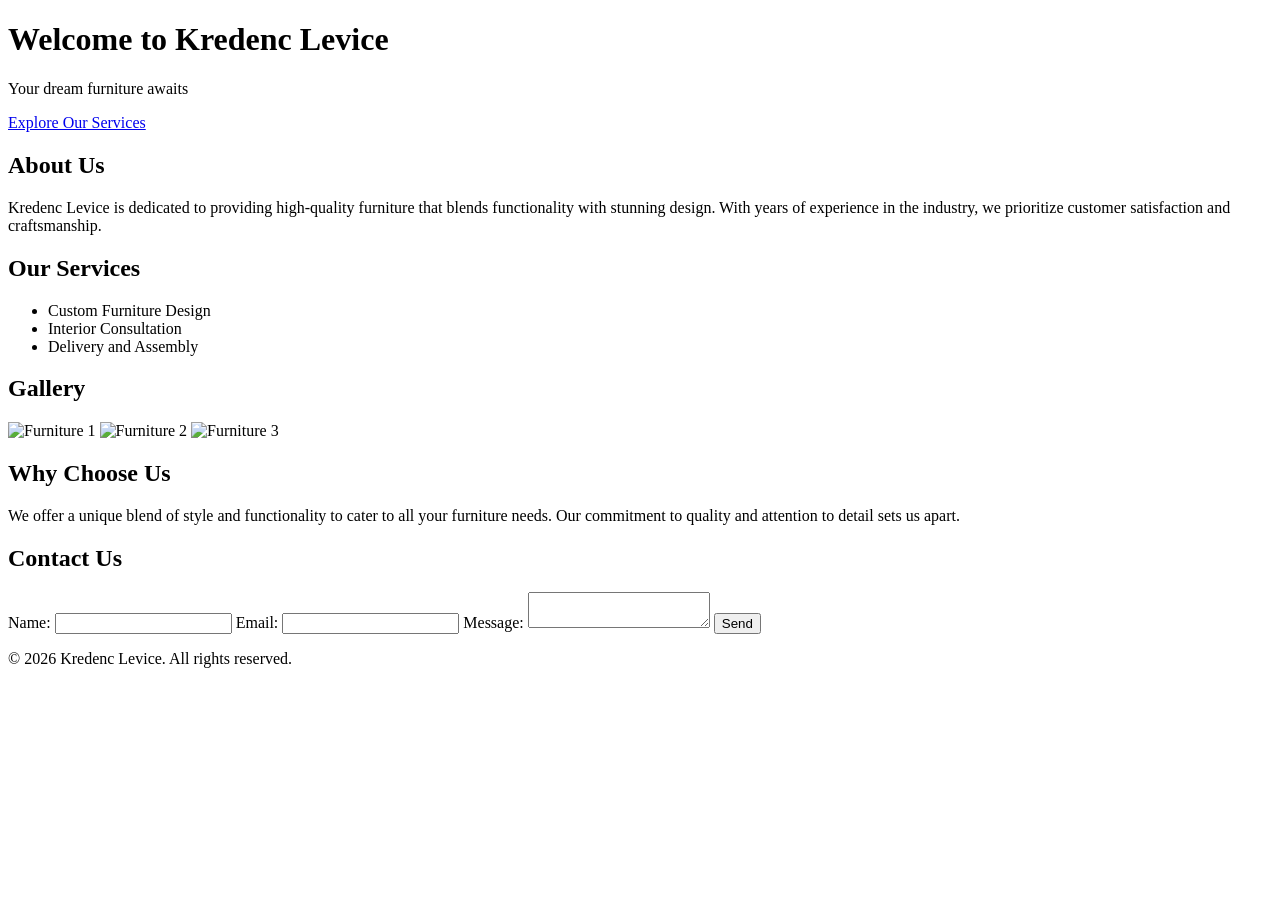
==== index.html @ 696d1579 "Create index.html for Kredenc Levice website" ====
<!DOCTYPE html>
<html lang="en">
<head>
    <meta charset="UTF-8">
    <meta name="viewport" content="width=device-width, initial-scale=1.0">
    <title>Kredenc Levice</title>
    <link rel="stylesheet" href="styles.css">
</head>
<body>
    <!-- Hero Section -->
    <header class="hero">
        <div class="hero-content">
            <h1>Welcome to Kredenc Levice</h1>
            <p>Your dream furniture awaits</p>
            <a href="#services" class="btn">Explore Our Services</a>
        </div>
    </header>

    <!-- About Us -->
    <section id="about">
        <h2>About Us</h2>
        <p>Kredenc Levice is dedicated to providing high-quality furniture that blends functionality with stunning design. With years of experience in the industry, we prioritize customer satisfaction and craftsmanship.</p>
    </section>

    <!-- Services -->
    <section id="services">
        <h2>Our Services</h2>
        <ul>
            <li>Custom Furniture Design</li>
            <li>Interior Consultation</li>
            <li>Delivery and Assembly</li>
        </ul>
    </section>

    <!-- Gallery -->
    <section id="gallery">
        <h2>Gallery</h2>
        <div class="gallery-images">
            <img src="img1.jpg" alt="Furniture 1">
            <img src="img2.jpg" alt="Furniture 2">
            <img src="img3.jpg" alt="Furniture 3">
        </div>
    </section>

    <!-- Why Choose Us -->
    <section id="why-choose-us">
        <h2>Why Choose Us</h2>
        <p>We offer a unique blend of style and functionality to cater to all your furniture needs. Our commitment to quality and attention to detail sets us apart.</p>
    </section>

    <!-- Contact Form -->
    <section id="contact">
        <h2>Contact Us</h2>
        <form>
            <label for="name">Name:</label>
            <input type="text" id="name" name="name" required>
            <label for="email">Email:</label>
            <input type="email" id="email" name="email" required>
            <label for="message">Message:</label>
            <textarea id="message" name="message" required></textarea>
            <input type="submit" value="Send">
        </form>
    </section>

    <!-- Footer -->
    <footer>
        <p>&copy; 2026 Kredenc Levice. All rights reserved.</p>
    </footer>
</body>
</html>
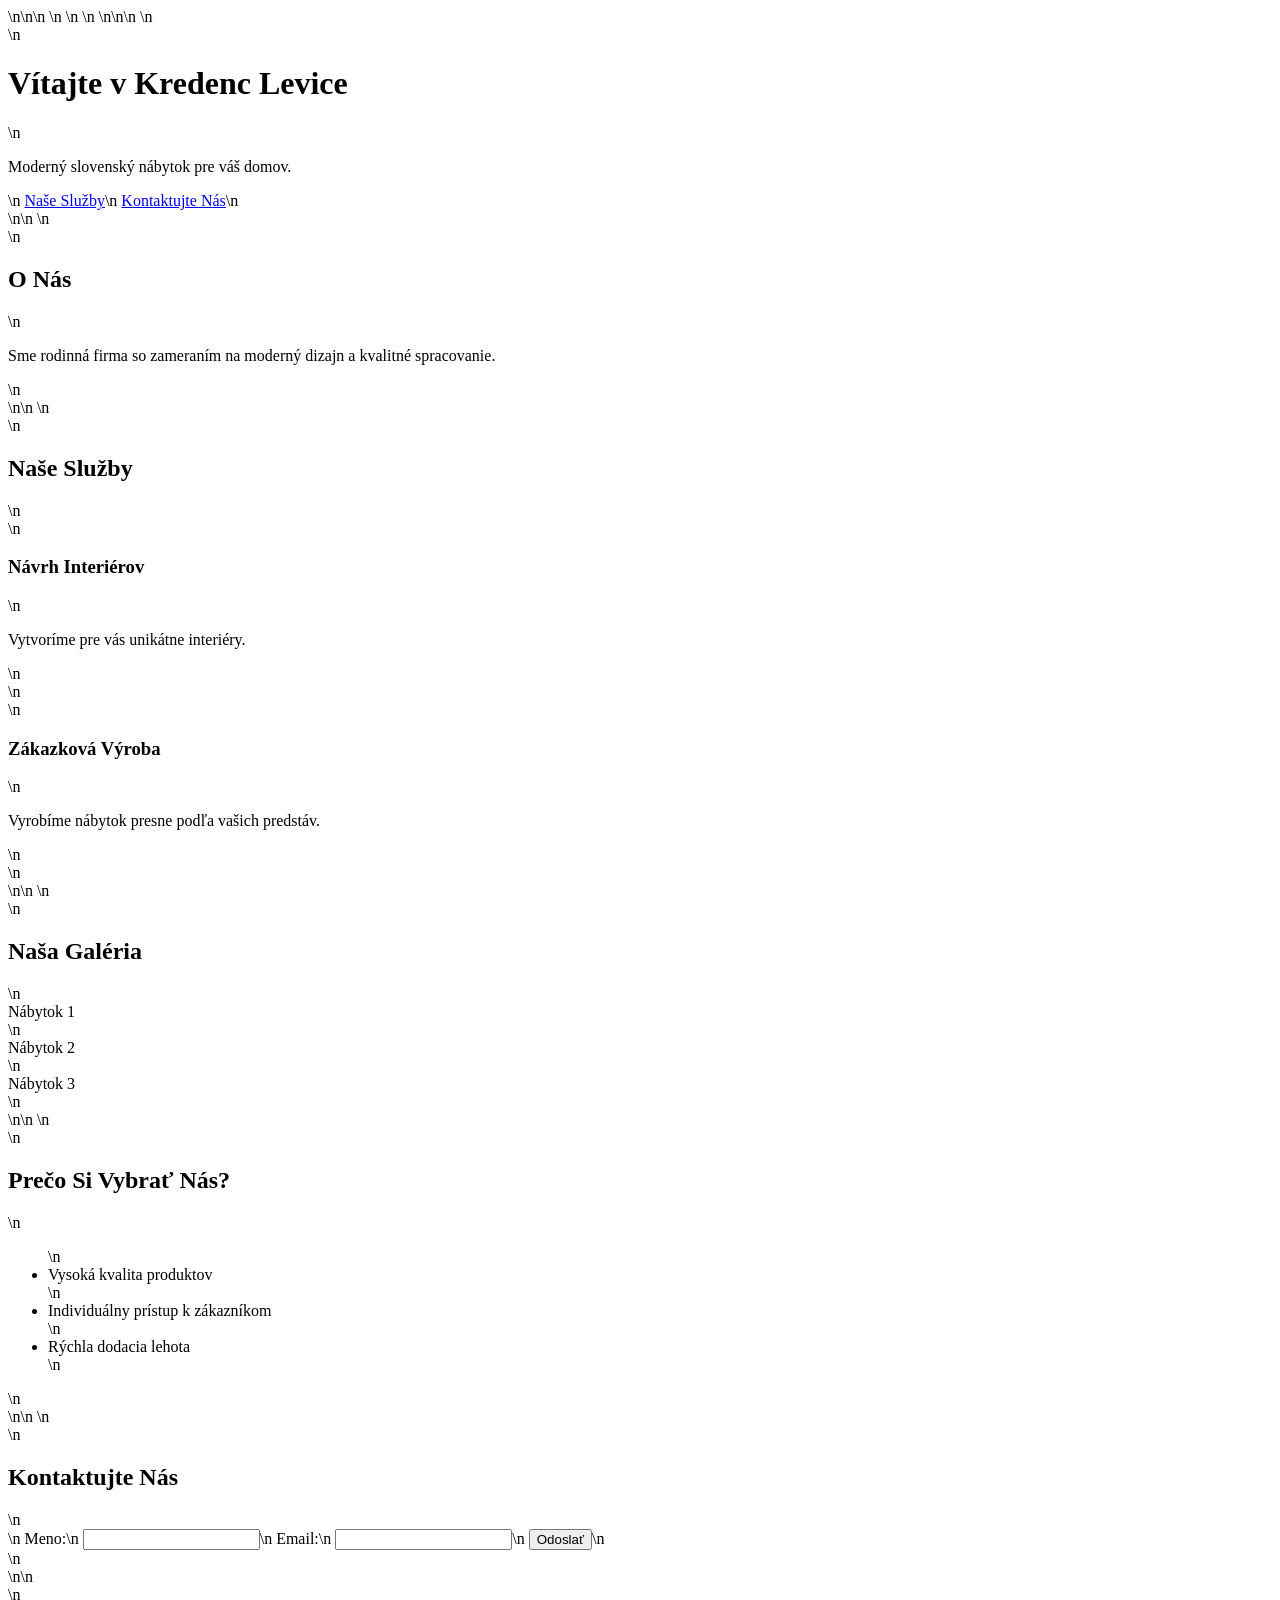
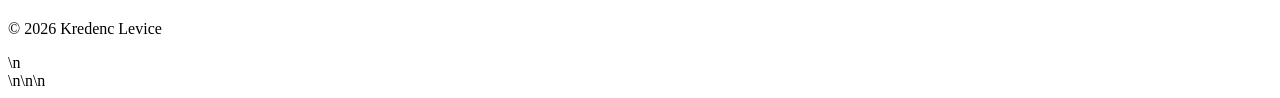
==== commit 26a86f8c: "Update index.html for modern Slovak furniture website" ====
--- a/index.html
+++ b/index.html
@@ -1,70 +1 @@
-<!DOCTYPE html>
-<html lang="en">
-<head>
-    <meta charset="UTF-8">
-    <meta name="viewport" content="width=device-width, initial-scale=1.0">
-    <title>Kredenc Levice</title>
-    <link rel="stylesheet" href="styles.css">
-</head>
-<body>
-    <!-- Hero Section -->
-    <header class="hero">
-        <div class="hero-content">
-            <h1>Welcome to Kredenc Levice</h1>
-            <p>Your dream furniture awaits</p>
-            <a href="#services" class="btn">Explore Our Services</a>
-        </div>
-    </header>
-
-    <!-- About Us -->
-    <section id="about">
-        <h2>About Us</h2>
-        <p>Kredenc Levice is dedicated to providing high-quality furniture that blends functionality with stunning design. With years of experience in the industry, we prioritize customer satisfaction and craftsmanship.</p>
-    </section>
-
-    <!-- Services -->
-    <section id="services">
-        <h2>Our Services</h2>
-        <ul>
-            <li>Custom Furniture Design</li>
-            <li>Interior Consultation</li>
-            <li>Delivery and Assembly</li>
-        </ul>
-    </section>
-
-    <!-- Gallery -->
-    <section id="gallery">
-        <h2>Gallery</h2>
-        <div class="gallery-images">
-            <img src="img1.jpg" alt="Furniture 1">
-            <img src="img2.jpg" alt="Furniture 2">
-            <img src="img3.jpg" alt="Furniture 3">
-        </div>
-    </section>
-
-    <!-- Why Choose Us -->
-    <section id="why-choose-us">
-        <h2>Why Choose Us</h2>
-        <p>We offer a unique blend of style and functionality to cater to all your furniture needs. Our commitment to quality and attention to detail sets us apart.</p>
-    </section>
-
-    <!-- Contact Form -->
-    <section id="contact">
-        <h2>Contact Us</h2>
-        <form>
-            <label for="name">Name:</label>
-            <input type="text" id="name" name="name" required>
-            <label for="email">Email:</label>
-            <input type="email" id="email" name="email" required>
-            <label for="message">Message:</label>
-            <textarea id="message" name="message" required></textarea>
-            <input type="submit" value="Send">
-        </form>
-    </section>
-
-    <!-- Footer -->
-    <footer>
-        <p>&copy; 2026 Kredenc Levice. All rights reserved.</p>
-    </footer>
-</body>
-</html>+<!DOCTYPE html>\n<html lang="sk">\n<head>\n    <meta charset="UTF-8">\n    <meta name="viewport" content="width=device-width, initial-scale=1.0">\n    <title>Kredenc Levice - Moderné Slovenské Nábytkárstvo</title>\n    <link rel="stylesheet" href="styles.css">\n</head>\n<body>\n    <!-- Hero Section -->\n    <header class="hero">\n        <h1>Vítajte v Kredenc Levice</h1>\n        <p>Moderný slovenský nábytok pre váš domov.</p>\n        <a href="#services" class="btn">Naše Služby</a>\n        <a href="#contact" class="btn">Kontaktujte Nás</a>\n    </header>\n\n    <!-- About Section -->\n    <section id="about">\n        <h2>O Nás</h2>\n        <p>Sme rodinná firma so zameraním na moderný dizajn a kvalitné spracovanie.</p>\n    </section>\n\n    <!-- Services Section -->\n    <section id="services">\n        <h2>Naše Služby</h2>\n        <div class="service-card">\n            <h3>Návrh Interiérov</h3>\n            <p>Vytvoríme pre vás unikátne interiéry.</p>\n        </div>\n        <div class="service-card">\n            <h3>Zákazková Výroba</h3>\n            <p>Vyrobíme nábytok presne podľa vašich predstáv.</p>\n        </div>\n    </section>\n\n    <!-- Gallery Section -->\n    <section id="gallery">\n        <h2>Naša Galéria</h2>\n        <div class="gallery-item">Nábytok 1</div>\n        <div class="gallery-item">Nábytok 2</div>\n        <div class="gallery-item">Nábytok 3</div>\n    </section>\n\n    <!-- Why Choose Us Section -->\n    <section id="why-choose-us">\n        <h2>Prečo Si Vybrať Nás?</h2>\n        <ul>\n            <li>Vysoká kvalita produktov</li>\n            <li>Individuálny prístup k zákazníkom</li>\n            <li>Rýchla dodacia lehota</li>\n        </ul>\n    </section>\n\n    <!-- Contact Form Section -->\n    <section id="contact">\n        <h2>Kontaktujte Nás</h2>\n        <form>\n            <label for="name">Meno:</label>\n            <input type="text" id="name" name="name" required>\n            <label for="email">Email:</label>\n            <input type="email" id="email" name="email" required>\n            <button type="submit">Odoslať</button>\n        </form>\n    </section>\n\n    <footer>\n        <p>&copy; 2026 Kredenc Levice</p>\n    </footer>\n</body>\n</html>\n
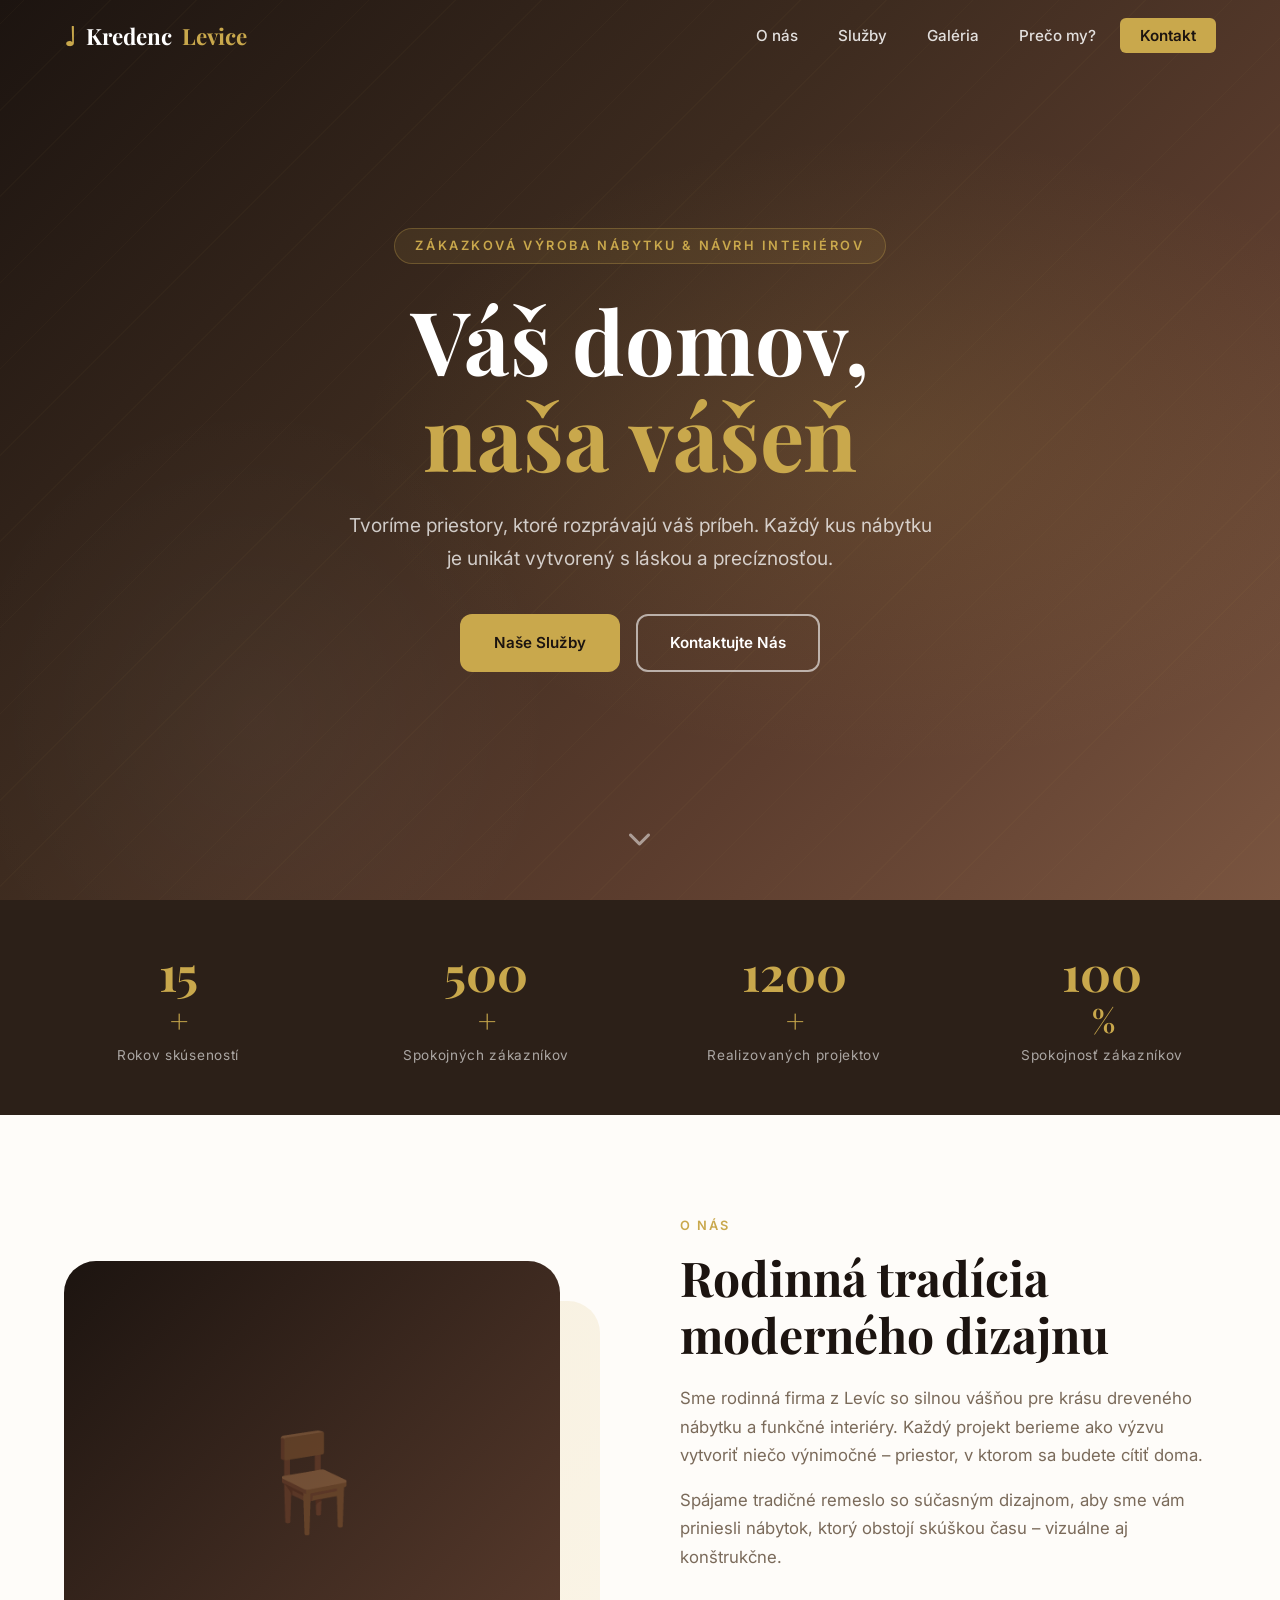
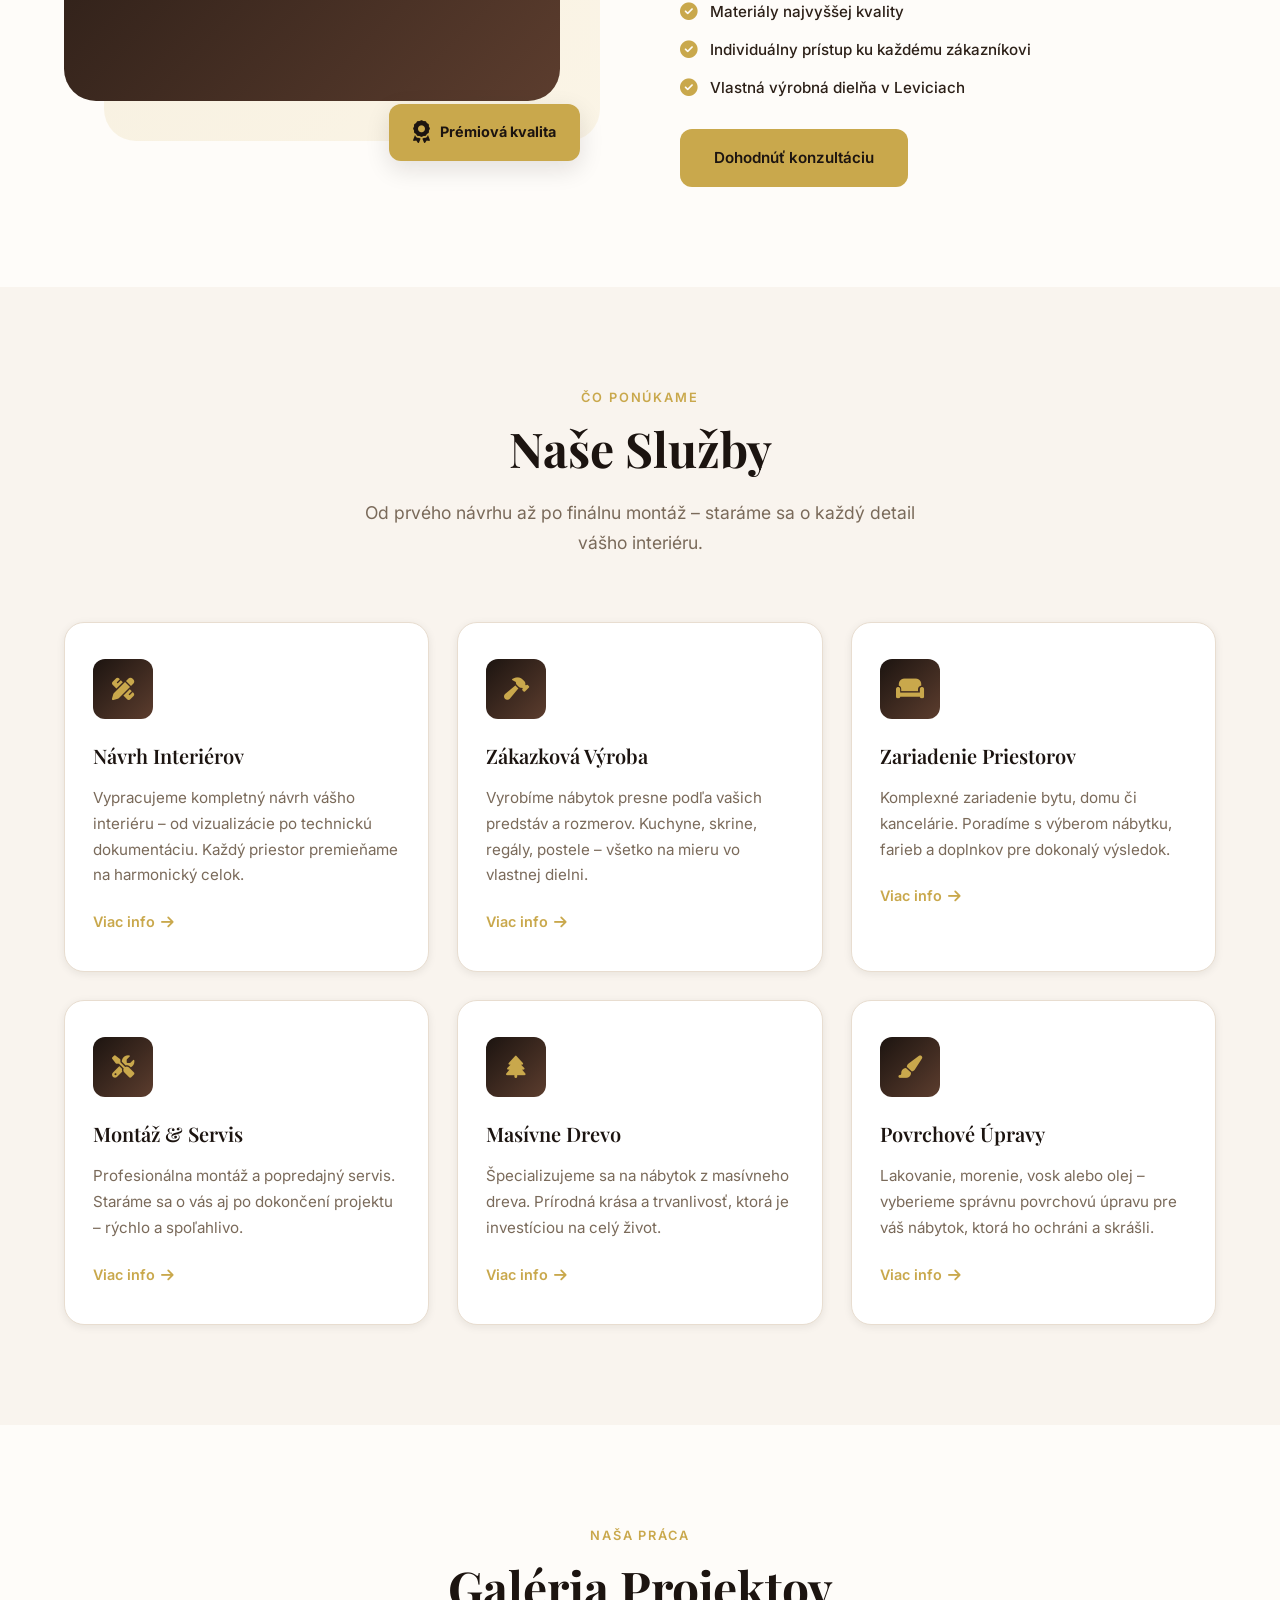
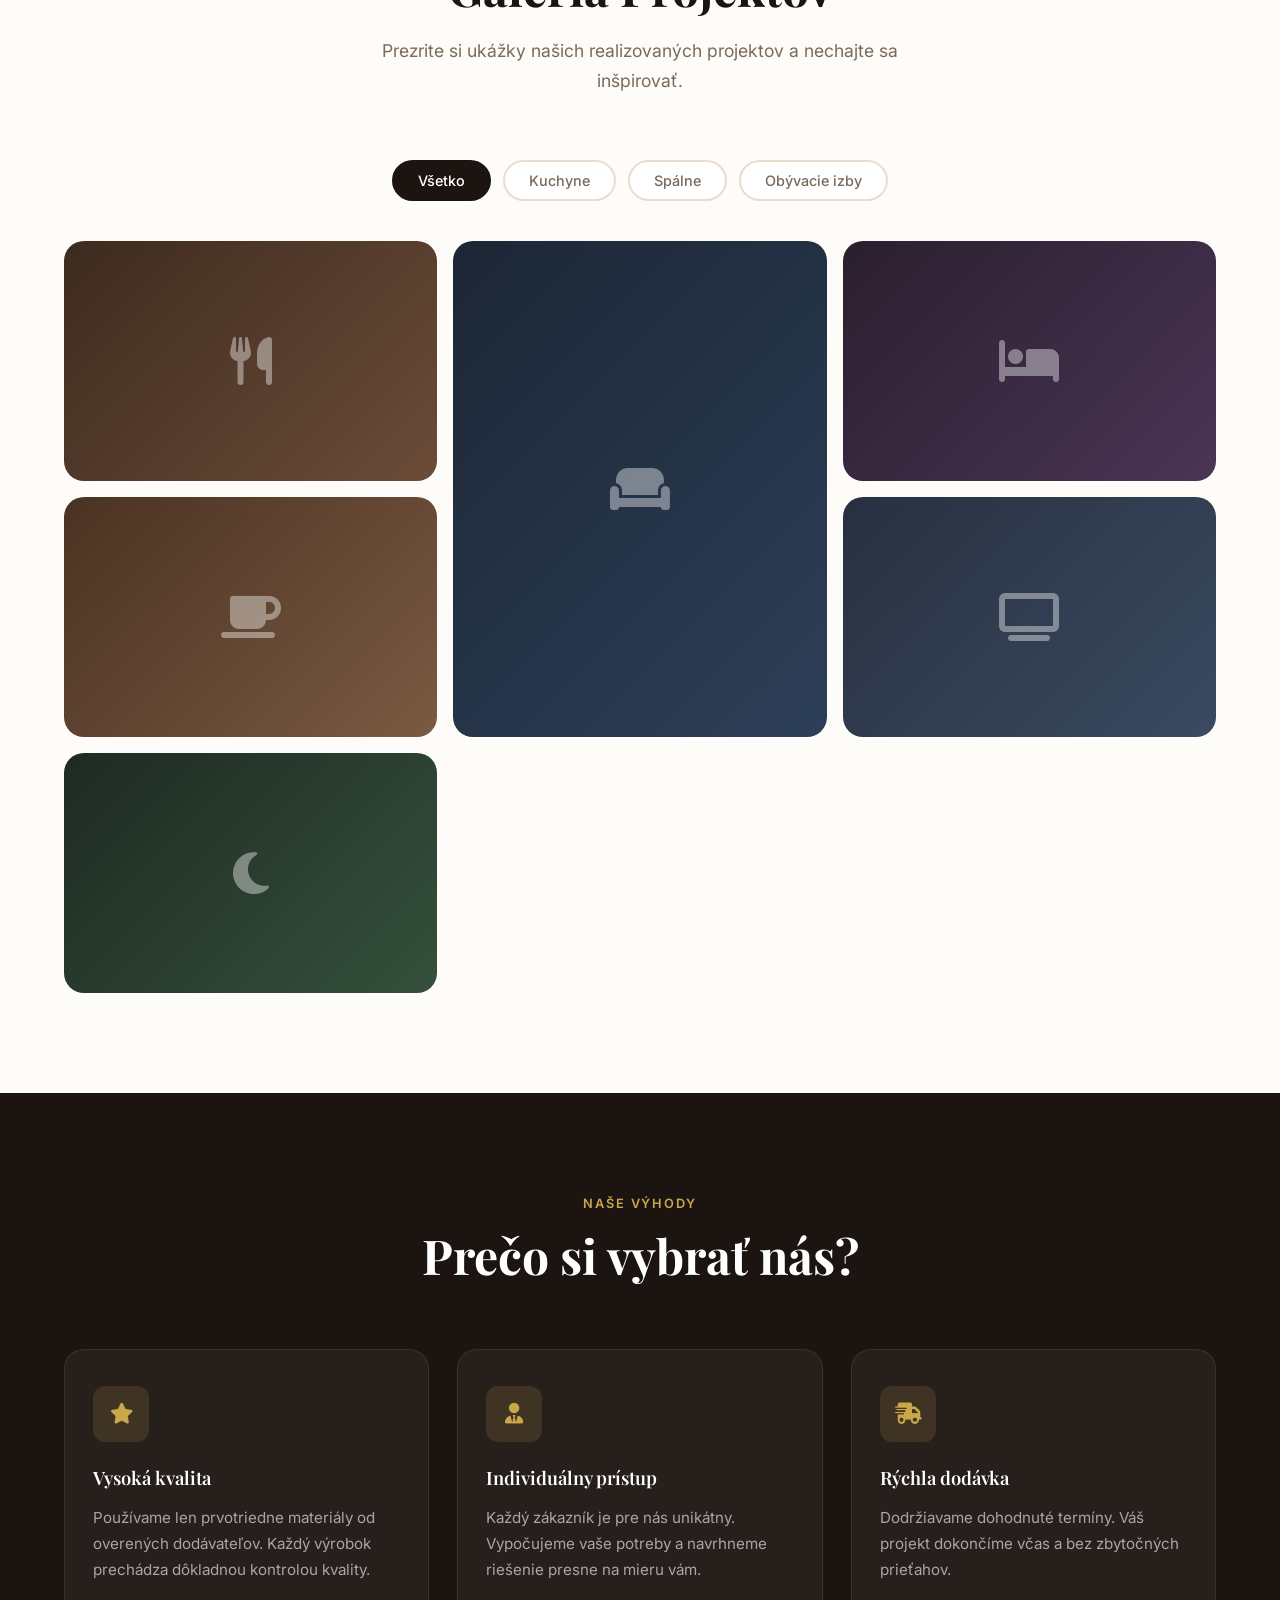
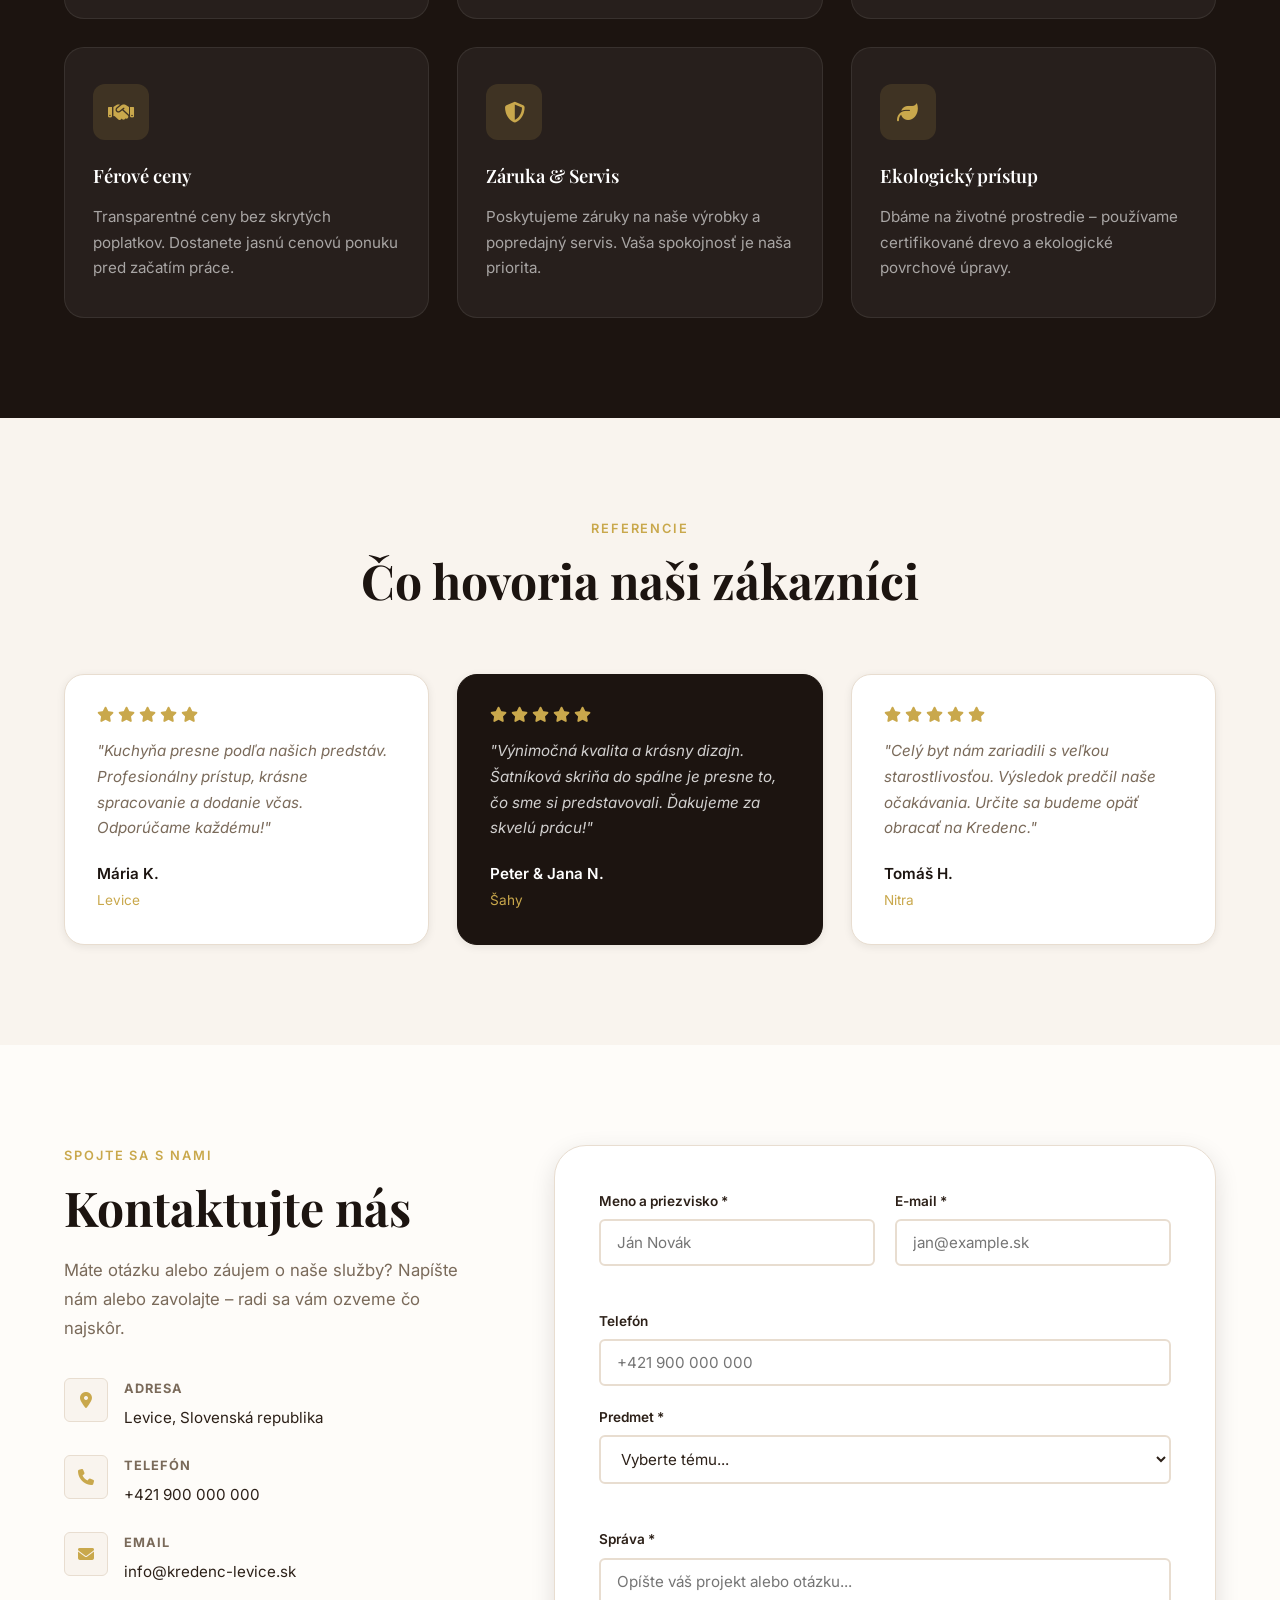
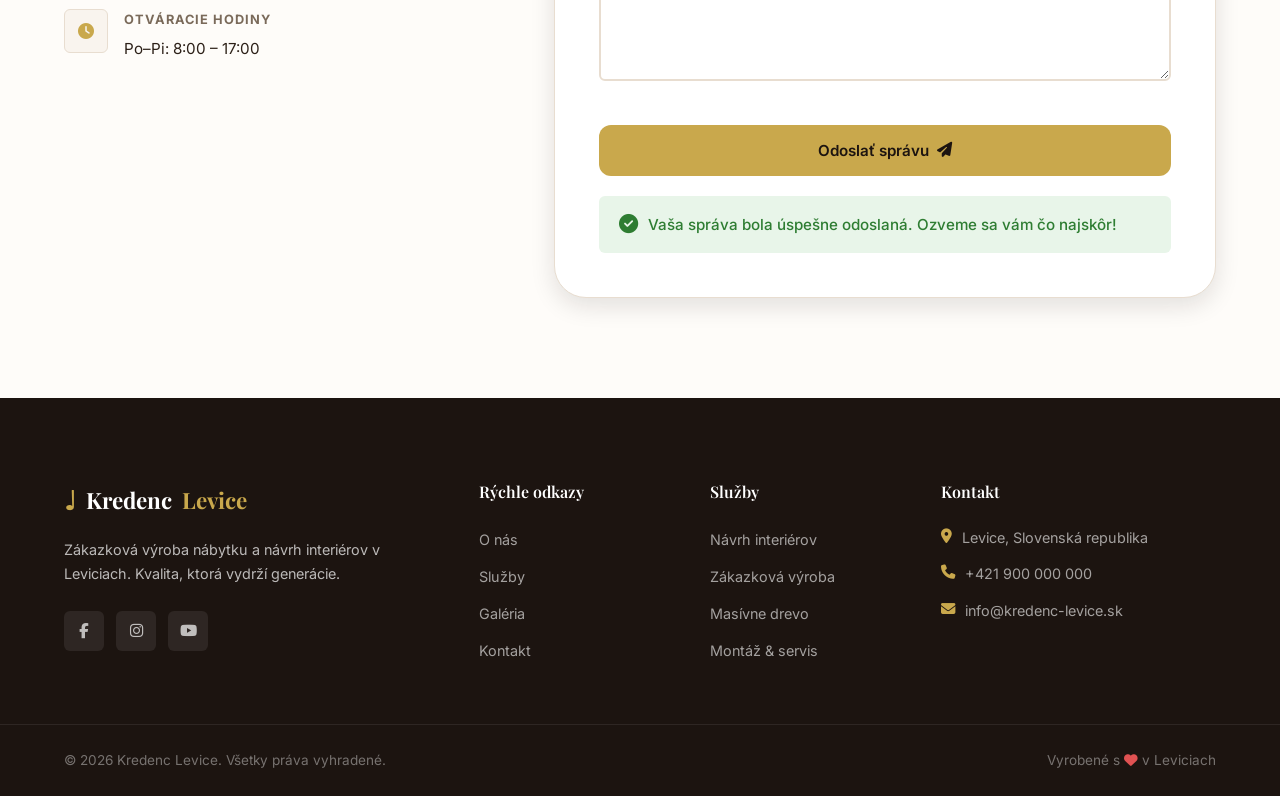
==== commit a8176204: "Modernize website: semantic HTML5, modern CSS3, vanilla JS interactivity Agent-Logs-Url: https://git" ====
--- a/index.html
+++ b/index.html
@@ -1 +1,470 @@
-<!DOCTYPE html>\n<html lang="sk">\n<head>\n    <meta charset="UTF-8">\n    <meta name="viewport" content="width=device-width, initial-scale=1.0">\n    <title>Kredenc Levice - Moderné Slovenské Nábytkárstvo</title>\n    <link rel="stylesheet" href="styles.css">\n</head>\n<body>\n    <!-- Hero Section -->\n    <header class="hero">\n        <h1>Vítajte v Kredenc Levice</h1>\n        <p>Moderný slovenský nábytok pre váš domov.</p>\n        <a href="#services" class="btn">Naše Služby</a>\n        <a href="#contact" class="btn">Kontaktujte Nás</a>\n    </header>\n\n    <!-- About Section -->\n    <section id="about">\n        <h2>O Nás</h2>\n        <p>Sme rodinná firma so zameraním na moderný dizajn a kvalitné spracovanie.</p>\n    </section>\n\n    <!-- Services Section -->\n    <section id="services">\n        <h2>Naše Služby</h2>\n        <div class="service-card">\n            <h3>Návrh Interiérov</h3>\n            <p>Vytvoríme pre vás unikátne interiéry.</p>\n        </div>\n        <div class="service-card">\n            <h3>Zákazková Výroba</h3>\n            <p>Vyrobíme nábytok presne podľa vašich predstáv.</p>\n        </div>\n    </section>\n\n    <!-- Gallery Section -->\n    <section id="gallery">\n        <h2>Naša Galéria</h2>\n        <div class="gallery-item">Nábytok 1</div>\n        <div class="gallery-item">Nábytok 2</div>\n        <div class="gallery-item">Nábytok 3</div>\n    </section>\n\n    <!-- Why Choose Us Section -->\n    <section id="why-choose-us">\n        <h2>Prečo Si Vybrať Nás?</h2>\n        <ul>\n            <li>Vysoká kvalita produktov</li>\n            <li>Individuálny prístup k zákazníkom</li>\n            <li>Rýchla dodacia lehota</li>\n        </ul>\n    </section>\n\n    <!-- Contact Form Section -->\n    <section id="contact">\n        <h2>Kontaktujte Nás</h2>\n        <form>\n            <label for="name">Meno:</label>\n            <input type="text" id="name" name="name" required>\n            <label for="email">Email:</label>\n            <input type="email" id="email" name="email" required>\n            <button type="submit">Odoslať</button>\n        </form>\n    </section>\n\n    <footer>\n        <p>&copy; 2026 Kredenc Levice</p>\n    </footer>\n</body>\n</html>\n+<!DOCTYPE html>
+<html lang="sk">
+<head>
+    <meta charset="UTF-8">
+    <meta name="viewport" content="width=device-width, initial-scale=1.0">
+    <meta name="description" content="Kredenc Levice – zákazková výroba nábytku a návrh interiérov v Leviciach. Kvalita, dizajn a individualita.">
+    <title>Kredenc Levice – Nábytok &amp; Interiér</title>
+    <link rel="preconnect" href="https://fonts.googleapis.com">
+    <link rel="preconnect" href="https://fonts.gstatic.com" crossorigin>
+    <link href="https://fonts.googleapis.com/css2?family=Playfair+Display:wght@400;600;700&family=Inter:wght@300;400;500;600&display=swap" rel="stylesheet">
+    <link rel="stylesheet" href="https://cdnjs.cloudflare.com/ajax/libs/font-awesome/6.5.0/css/all.min.css">
+    <link rel="stylesheet" href="styles.css">
+</head>
+<body>
+
+    <!-- Navigation -->
+    <nav class="navbar" id="navbar">
+        <div class="nav-container">
+            <a href="#hero" class="nav-logo">
+                <span class="logo-icon">&#x2669;</span>
+                Kredenc <span>Levice</span>
+            </a>
+            <ul class="nav-links" id="nav-links">
+                <li><a href="#about" class="nav-link">O nás</a></li>
+                <li><a href="#services" class="nav-link">Služby</a></li>
+                <li><a href="#gallery" class="nav-link">Galéria</a></li>
+                <li><a href="#why-us" class="nav-link">Prečo my?</a></li>
+                <li><a href="#contact" class="nav-link nav-cta">Kontakt</a></li>
+            </ul>
+            <button class="hamburger" id="hamburger" aria-label="Otvoriť menu" aria-expanded="false">
+                <span></span>
+                <span></span>
+                <span></span>
+            </button>
+        </div>
+    </nav>
+
+    <!-- Hero Section -->
+    <section id="hero" class="hero">
+        <div class="hero-overlay"></div>
+        <div class="hero-content">
+            <p class="hero-tagline">Zákazková výroba nábytku &amp; návrh interiérov</p>
+            <h1 class="hero-title">Váš domov,<br><span>naša vášeň</span></h1>
+            <p class="hero-subtitle">Tvoríme priestory, ktoré rozprávajú váš príbeh. Každý kus nábytku je unikát vytvorený s láskou a precíznosťou.</p>
+            <div class="hero-buttons">
+                <a href="#services" class="btn btn-primary">Naše Služby</a>
+                <a href="#contact" class="btn btn-outline">Kontaktujte Nás</a>
+            </div>
+        </div>
+        <div class="hero-scroll-indicator">
+            <a href="#about" aria-label="Scrollovať nižšie">
+                <i class="fas fa-chevron-down"></i>
+            </a>
+        </div>
+    </section>
+
+    <!-- Stats Bar -->
+    <section class="stats-bar">
+        <div class="stats-container">
+            <div class="stat-item">
+                <span class="stat-number" data-target="15">0</span><span class="stat-suffix">+</span>
+                <span class="stat-label">Rokov skúseností</span>
+            </div>
+            <div class="stat-item">
+                <span class="stat-number" data-target="500">0</span><span class="stat-suffix">+</span>
+                <span class="stat-label">Spokojných zákazníkov</span>
+            </div>
+            <div class="stat-item">
+                <span class="stat-number" data-target="1200">0</span><span class="stat-suffix">+</span>
+                <span class="stat-label">Realizovaných projektov</span>
+            </div>
+            <div class="stat-item">
+                <span class="stat-number" data-target="100">0</span><span class="stat-suffix">%</span>
+                <span class="stat-label">Spokojnosť zákazníkov</span>
+            </div>
+        </div>
+    </section>
+
+    <!-- About Section -->
+    <section id="about" class="section about">
+        <div class="container">
+            <div class="about-grid">
+                <div class="about-visual">
+                    <div class="about-image-block">
+                        <div class="about-shape shape-1"></div>
+                        <div class="about-shape shape-2"></div>
+                        <div class="about-badge">
+                            <i class="fas fa-award"></i>
+                            <span>Prémiová kvalita</span>
+                        </div>
+                    </div>
+                </div>
+                <div class="about-text">
+                    <p class="section-label">O nás</p>
+                    <h2 class="section-title">Rodinná tradícia<br>moderného dizajnu</h2>
+                    <p class="about-desc">Sme rodinná firma z Levíc so silnou vášňou pre krásu dreveného nábytku a funkčné interiéry. Každý projekt berieme ako výzvu vytvoriť niečo výnimočné – priestor, v ktorom sa budete cítiť doma.</p>
+                    <p class="about-desc">Spájame tradičné remeslo so súčasným dizajnom, aby sme vám priniesli nábytok, ktorý obstojí skúškou času – vizuálne aj konštrukčne.</p>
+                    <ul class="about-highlights">
+                        <li><i class="fas fa-check-circle"></i> Materiály najvyššej kvality</li>
+                        <li><i class="fas fa-check-circle"></i> Individuálny prístup ku každému zákazníkovi</li>
+                        <li><i class="fas fa-check-circle"></i> Vlastná výrobná dielňa v Leviciach</li>
+                    </ul>
+                    <a href="#contact" class="btn btn-primary">Dohodnúť konzultáciu</a>
+                </div>
+            </div>
+        </div>
+    </section>
+
+    <!-- Services Section -->
+    <section id="services" class="section services">
+        <div class="container">
+            <div class="section-header">
+                <p class="section-label">Čo ponúkame</p>
+                <h2 class="section-title">Naše Služby</h2>
+                <p class="section-subtitle">Od prvého návrhu až po finálnu montáž – staráme sa o každý detail vášho interiéru.</p>
+            </div>
+            <div class="services-grid">
+                <article class="service-card">
+                    <div class="service-icon">
+                        <i class="fas fa-pencil-ruler"></i>
+                    </div>
+                    <h3>Návrh Interiérov</h3>
+                    <p>Vypracujeme kompletný návrh vášho interiéru – od vizualizácie po technickú dokumentáciu. Každý priestor premieňame na harmonický celok.</p>
+                    <a href="#contact" class="service-link">Viac info <i class="fas fa-arrow-right"></i></a>
+                </article>
+                <article class="service-card">
+                    <div class="service-icon">
+                        <i class="fas fa-hammer"></i>
+                    </div>
+                    <h3>Zákazková Výroba</h3>
+                    <p>Vyrobíme nábytok presne podľa vašich predstáv a rozmerov. Kuchyne, skrine, regály, postele – všetko na mieru vo vlastnej dielni.</p>
+                    <a href="#contact" class="service-link">Viac info <i class="fas fa-arrow-right"></i></a>
+                </article>
+                <article class="service-card">
+                    <div class="service-icon">
+                        <i class="fas fa-couch"></i>
+                    </div>
+                    <h3>Zariadenie Priestorov</h3>
+                    <p>Komplexné zariadenie bytu, domu či kancelárie. Poradíme s výberom nábytku, farieb a doplnkov pre dokonalý výsledok.</p>
+                    <a href="#contact" class="service-link">Viac info <i class="fas fa-arrow-right"></i></a>
+                </article>
+                <article class="service-card">
+                    <div class="service-icon">
+                        <i class="fas fa-tools"></i>
+                    </div>
+                    <h3>Montáž &amp; Servis</h3>
+                    <p>Profesionálna montáž a popredajný servis. Staráme sa o vás aj po dokončení projektu – rýchlo a spoľahlivo.</p>
+                    <a href="#contact" class="service-link">Viac info <i class="fas fa-arrow-right"></i></a>
+                </article>
+                <article class="service-card">
+                    <div class="service-icon">
+                        <i class="fas fa-tree"></i>
+                    </div>
+                    <h3>Masívne Drevo</h3>
+                    <p>Špecializujeme sa na nábytok z masívneho dreva. Prírodná krása a trvanlivosť, ktorá je investíciou na celý život.</p>
+                    <a href="#contact" class="service-link">Viac info <i class="fas fa-arrow-right"></i></a>
+                </article>
+                <article class="service-card">
+                    <div class="service-icon">
+                        <i class="fas fa-paint-brush"></i>
+                    </div>
+                    <h3>Povrchové Úpravy</h3>
+                    <p>Lakovanie, morenie, vosk alebo olej – vyberieme správnu povrchovú úpravu pre váš nábytok, ktorá ho ochráni a skrášli.</p>
+                    <a href="#contact" class="service-link">Viac info <i class="fas fa-arrow-right"></i></a>
+                </article>
+            </div>
+        </div>
+    </section>
+
+    <!-- Gallery Section -->
+    <section id="gallery" class="section gallery">
+        <div class="container">
+            <div class="section-header">
+                <p class="section-label">Naša práca</p>
+                <h2 class="section-title">Galéria Projektov</h2>
+                <p class="section-subtitle">Prezrite si ukážky našich realizovaných projektov a nechajte sa inšpirovať.</p>
+            </div>
+            <div class="gallery-filter">
+                <button class="filter-btn active" data-filter="all">Všetko</button>
+                <button class="filter-btn" data-filter="kitchen">Kuchyne</button>
+                <button class="filter-btn" data-filter="bedroom">Spálne</button>
+                <button class="filter-btn" data-filter="living">Obývacie izby</button>
+            </div>
+            <div class="gallery-grid">
+                <div class="gallery-item" data-category="kitchen">
+                    <div class="gallery-placeholder kitchen-1">
+                        <i class="fas fa-utensils"></i>
+                    </div>
+                    <div class="gallery-overlay">
+                        <h4>Moderná kuchyňa</h4>
+                        <p>Levice, 2024</p>
+                    </div>
+                </div>
+                <div class="gallery-item featured" data-category="living">
+                    <div class="gallery-placeholder living-1">
+                        <i class="fas fa-couch"></i>
+                    </div>
+                    <div class="gallery-overlay">
+                        <h4>Obývacia izba</h4>
+                        <p>Nitra, 2024</p>
+                    </div>
+                </div>
+                <div class="gallery-item" data-category="bedroom">
+                    <div class="gallery-placeholder bedroom-1">
+                        <i class="fas fa-bed"></i>
+                    </div>
+                    <div class="gallery-overlay">
+                        <h4>Spálňa na mieru</h4>
+                        <p>Levice, 2023</p>
+                    </div>
+                </div>
+                <div class="gallery-item" data-category="kitchen">
+                    <div class="gallery-placeholder kitchen-2">
+                        <i class="fas fa-coffee"></i>
+                    </div>
+                    <div class="gallery-overlay">
+                        <h4>Rustikálna kuchyňa</h4>
+                        <p>Zlaté Moravce, 2023</p>
+                    </div>
+                </div>
+                <div class="gallery-item" data-category="living">
+                    <div class="gallery-placeholder living-2">
+                        <i class="fas fa-tv"></i>
+                    </div>
+                    <div class="gallery-overlay">
+                        <h4>TV stena</h4>
+                        <p>Levice, 2024</p>
+                    </div>
+                </div>
+                <div class="gallery-item" data-category="bedroom">
+                    <div class="gallery-placeholder bedroom-2">
+                        <i class="fas fa-moon"></i>
+                    </div>
+                    <div class="gallery-overlay">
+                        <h4>Šatníková skriňa</h4>
+                        <p>Šahy, 2024</p>
+                    </div>
+                </div>
+            </div>
+        </div>
+    </section>
+
+    <!-- Why Choose Us Section -->
+    <section id="why-us" class="section why-us">
+        <div class="container">
+            <div class="section-header">
+                <p class="section-label">Naše výhody</p>
+                <h2 class="section-title">Prečo si vybrať nás?</h2>
+            </div>
+            <div class="why-grid">
+                <div class="why-card">
+                    <div class="why-icon"><i class="fas fa-star"></i></div>
+                    <h3>Vysoká kvalita</h3>
+                    <p>Používame len prvotriedne materiály od overených dodávateľov. Každý výrobok prechádza dôkladnou kontrolou kvality.</p>
+                </div>
+                <div class="why-card">
+                    <div class="why-icon"><i class="fas fa-user-tie"></i></div>
+                    <h3>Individuálny prístup</h3>
+                    <p>Každý zákazník je pre nás unikátny. Vypočujeme vaše potreby a navrhneme riešenie presne na mieru vám.</p>
+                </div>
+                <div class="why-card">
+                    <div class="why-icon"><i class="fas fa-shipping-fast"></i></div>
+                    <h3>Rýchla dodávka</h3>
+                    <p>Dodržiavame dohodnuté termíny. Váš projekt dokončíme včas a bez zbytočných prieťahov.</p>
+                </div>
+                <div class="why-card">
+                    <div class="why-icon"><i class="fas fa-handshake"></i></div>
+                    <h3>Férové ceny</h3>
+                    <p>Transparentné ceny bez skrytých poplatkov. Dostanete jasnú cenovú ponuku pred začatím práce.</p>
+                </div>
+                <div class="why-card">
+                    <div class="why-icon"><i class="fas fa-shield-alt"></i></div>
+                    <h3>Záruka &amp; Servis</h3>
+                    <p>Poskytujeme záruky na naše výrobky a popredajný servis. Vaša spokojnosť je naša priorita.</p>
+                </div>
+                <div class="why-card">
+                    <div class="why-icon"><i class="fas fa-leaf"></i></div>
+                    <h3>Ekologický prístup</h3>
+                    <p>Dbáme na životné prostredie – používame certifikované drevo a ekologické povrchové úpravy.</p>
+                </div>
+            </div>
+        </div>
+    </section>
+
+    <!-- Testimonials Section -->
+    <section class="section testimonials">
+        <div class="container">
+            <div class="section-header">
+                <p class="section-label">Referencie</p>
+                <h2 class="section-title">Čo hovoria naši zákazníci</h2>
+            </div>
+            <div class="testimonials-grid">
+                <blockquote class="testimonial-card">
+                    <div class="testimonial-stars">
+                        <i class="fas fa-star"></i><i class="fas fa-star"></i><i class="fas fa-star"></i><i class="fas fa-star"></i><i class="fas fa-star"></i>
+                    </div>
+                    <p>"Kuchyňa presne podľa našich predstáv. Profesionálny prístup, krásne spracovanie a dodanie včas. Odporúčame každému!"</p>
+                    <footer>
+                        <strong>Mária K.</strong>
+                        <span>Levice</span>
+                    </footer>
+                </blockquote>
+                <blockquote class="testimonial-card featured-testimonial">
+                    <div class="testimonial-stars">
+                        <i class="fas fa-star"></i><i class="fas fa-star"></i><i class="fas fa-star"></i><i class="fas fa-star"></i><i class="fas fa-star"></i>
+                    </div>
+                    <p>"Výnimočná kvalita a krásny dizajn. Šatníková skriňa do spálne je presne to, čo sme si predstavovali. Ďakujeme za skvelú prácu!"</p>
+                    <footer>
+                        <strong>Peter &amp; Jana N.</strong>
+                        <span>Šahy</span>
+                    </footer>
+                </blockquote>
+                <blockquote class="testimonial-card">
+                    <div class="testimonial-stars">
+                        <i class="fas fa-star"></i><i class="fas fa-star"></i><i class="fas fa-star"></i><i class="fas fa-star"></i><i class="fas fa-star"></i>
+                    </div>
+                    <p>"Celý byt nám zariadili s veľkou starostlivosťou. Výsledok predčil naše očakávania. Určite sa budeme opäť obracať na Kredenc."</p>
+                    <footer>
+                        <strong>Tomáš H.</strong>
+                        <span>Nitra</span>
+                    </footer>
+                </blockquote>
+            </div>
+        </div>
+    </section>
+
+    <!-- Contact Section -->
+    <section id="contact" class="section contact">
+        <div class="container">
+            <div class="contact-grid">
+                <div class="contact-info">
+                    <p class="section-label">Spojte sa s nami</p>
+                    <h2 class="section-title">Kontaktujte nás</h2>
+                    <p class="contact-desc">Máte otázku alebo záujem o naše služby? Napíšte nám alebo zavolajte – radi sa vám ozveme čo najskôr.</p>
+                    <ul class="contact-details">
+                        <li>
+                            <div class="contact-icon"><i class="fas fa-map-marker-alt"></i></div>
+                            <div>
+                                <strong>Adresa</strong>
+                                <span>Levice, Slovenská republika</span>
+                            </div>
+                        </li>
+                        <li>
+                            <div class="contact-icon"><i class="fas fa-phone"></i></div>
+                            <div>
+                                <strong>Telefón</strong>
+                                <span><a href="tel:+421900000000">+421 900 000 000</a></span>
+                            </div>
+                        </li>
+                        <li>
+                            <div class="contact-icon"><i class="fas fa-envelope"></i></div>
+                            <div>
+                                <strong>Email</strong>
+                                <span><a href="mailto:info@kredenc-levice.sk">info@kredenc-levice.sk</a></span>
+                            </div>
+                        </li>
+                        <li>
+                            <div class="contact-icon"><i class="fas fa-clock"></i></div>
+                            <div>
+                                <strong>Otváracie hodiny</strong>
+                                <span>Po–Pi: 8:00 – 17:00</span>
+                            </div>
+                        </li>
+                    </ul>
+                </div>
+                <div class="contact-form-wrap">
+                    <form class="contact-form" id="contact-form" novalidate>
+                        <div class="form-row">
+                            <div class="form-group">
+                                <label for="name">Meno a priezvisko *</label>
+                                <input type="text" id="name" name="name" placeholder="Ján Novák" required>
+                                <span class="form-error" id="name-error"></span>
+                            </div>
+                            <div class="form-group">
+                                <label for="email">E-mail *</label>
+                                <input type="email" id="email" name="email" placeholder="jan@example.sk" required>
+                                <span class="form-error" id="email-error"></span>
+                            </div>
+                        </div>
+                        <div class="form-group">
+                            <label for="phone">Telefón</label>
+                            <input type="tel" id="phone" name="phone" placeholder="+421 900 000 000">
+                        </div>
+                        <div class="form-group">
+                            <label for="subject">Predmet *</label>
+                            <select id="subject" name="subject" required>
+                                <option value="" disabled selected>Vyberte tému...</option>
+                                <option value="interior">Návrh interiéru</option>
+                                <option value="production">Zákazková výroba</option>
+                                <option value="service">Servis &amp; montáž</option>
+                                <option value="other">Iné</option>
+                            </select>
+                            <span class="form-error" id="subject-error"></span>
+                        </div>
+                        <div class="form-group">
+                            <label for="message">Správa *</label>
+                            <textarea id="message" name="message" rows="5" placeholder="Opíšte váš projekt alebo otázku..." required></textarea>
+                            <span class="form-error" id="message-error"></span>
+                        </div>
+                        <button type="submit" class="btn btn-primary btn-full">
+                            <span class="btn-text">Odoslať správu</span>
+                            <i class="fas fa-paper-plane"></i>
+                        </button>
+                        <div class="form-success" id="form-success" hidden>
+                            <i class="fas fa-check-circle"></i>
+                            Vaša správa bola úspešne odoslaná. Ozveme sa vám čo najskôr!
+                        </div>
+                    </form>
+                </div>
+            </div>
+        </div>
+    </section>
+
+    <!-- Footer -->
+    <footer class="footer">
+        <div class="footer-top">
+            <div class="container">
+                <div class="footer-grid">
+                    <div class="footer-brand">
+                        <a href="#hero" class="nav-logo footer-logo">
+                            <span class="logo-icon">&#x2669;</span>
+                            Kredenc <span>Levice</span>
+                        </a>
+                        <p>Zákazková výroba nábytku a návrh interiérov v Leviciach. Kvalita, ktorá vydrží generácie.</p>
+                        <div class="social-links">
+                            <a href="https://www.facebook.com/" target="_blank" rel="noopener noreferrer" aria-label="Facebook"><i class="fab fa-facebook-f"></i></a>
+                            <a href="https://www.instagram.com/" target="_blank" rel="noopener noreferrer" aria-label="Instagram"><i class="fab fa-instagram"></i></a>
+                            <a href="https://www.youtube.com/" target="_blank" rel="noopener noreferrer" aria-label="YouTube"><i class="fab fa-youtube"></i></a>
+                        </div>
+                    </div>
+                    <div class="footer-links">
+                        <h4>Rýchle odkazy</h4>
+                        <ul>
+                            <li><a href="#about">O nás</a></li>
+                            <li><a href="#services">Služby</a></li>
+                            <li><a href="#gallery">Galéria</a></li>
+                            <li><a href="#contact">Kontakt</a></li>
+                        </ul>
+                    </div>
+                    <div class="footer-links">
+                        <h4>Služby</h4>
+                        <ul>
+                            <li><a href="#services">Návrh interiérov</a></li>
+                            <li><a href="#services">Zákazková výroba</a></li>
+                            <li><a href="#services">Masívne drevo</a></li>
+                            <li><a href="#services">Montáž &amp; servis</a></li>
+                        </ul>
+                    </div>
+                    <div class="footer-contact">
+                        <h4>Kontakt</h4>
+                        <address>
+                            <p><i class="fas fa-map-marker-alt"></i> Levice, Slovenská republika</p>
+                            <p><i class="fas fa-phone"></i> <a href="tel:+421900000000">+421 900 000 000</a></p>
+                            <p><i class="fas fa-envelope"></i> <a href="mailto:info@kredenc-levice.sk">info@kredenc-levice.sk</a></p>
+                        </address>
+                    </div>
+                </div>
+            </div>
+        </div>
+        <div class="footer-bottom">
+            <div class="container">
+                <p>&copy; 2026 Kredenc Levice. Všetky práva vyhradené.</p>
+                <p>Vyrobené s <i class="fas fa-heart"></i> v Leviciach</p>
+            </div>
+        </div>
+    </footer>
+
+    <script src="script.js"></script>
+</body>
+</html>
--- a/styles.css
+++ b/styles.css
@@ -0,0 +1,1300 @@
+/* ===== CSS Custom Properties ===== */
+:root {
+    --color-dark: #1c1410;
+    --color-dark-2: #2c2018;
+    --color-brown: #5c3d2e;
+    --color-gold: #c9a84c;
+    --color-gold-light: #e8c97a;
+    --color-cream: #f9f4ee;
+    --color-warm-white: #fefcf9;
+    --color-text: #2c2018;
+    --color-text-muted: #7a6a5a;
+    --color-border: #e8ddd0;
+
+    --font-heading: 'Playfair Display', Georgia, serif;
+    --font-body: 'Inter', system-ui, sans-serif;
+
+    --shadow-sm: 0 2px 8px rgba(28, 20, 16, 0.08);
+    --shadow-md: 0 8px 24px rgba(28, 20, 16, 0.12);
+    --shadow-lg: 0 16px 48px rgba(28, 20, 16, 0.16);
+
+    --radius-sm: 6px;
+    --radius-md: 12px;
+    --radius-lg: 20px;
+    --radius-xl: 32px;
+
+    --transition: 0.3s ease;
+
+    --navbar-height: 72px;
+}
+
+/* ===== Reset & Base ===== */
+*, *::before, *::after {
+    box-sizing: border-box;
+    margin: 0;
+    padding: 0;
+}
+
+html {
+    scroll-behavior: smooth;
+    font-size: 16px;
+}
+
+body {
+    font-family: var(--font-body);
+    color: var(--color-text);
+    background-color: var(--color-warm-white);
+    line-height: 1.7;
+    -webkit-font-smoothing: antialiased;
+}
+
+img {
+    max-width: 100%;
+    display: block;
+}
+
+a {
+    color: inherit;
+    text-decoration: none;
+}
+
+ul {
+    list-style: none;
+}
+
+address {
+    font-style: normal;
+}
+
+/* ===== Utility Classes ===== */
+.container {
+    max-width: 1200px;
+    margin: 0 auto;
+    padding: 0 24px;
+}
+
+.section {
+    padding: 100px 0;
+}
+
+.section-label {
+    font-family: var(--font-body);
+    font-size: 0.8rem;
+    font-weight: 600;
+    letter-spacing: 0.15em;
+    text-transform: uppercase;
+    color: var(--color-gold);
+    margin-bottom: 12px;
+}
+
+.section-title {
+    font-family: var(--font-heading);
+    font-size: clamp(2rem, 4vw, 3rem);
+    font-weight: 700;
+    line-height: 1.2;
+    color: var(--color-dark);
+    margin-bottom: 20px;
+}
+
+.section-subtitle {
+    font-size: 1.1rem;
+    color: var(--color-text-muted);
+    max-width: 600px;
+    margin: 0 auto;
+}
+
+.section-header {
+    text-align: center;
+    margin-bottom: 64px;
+}
+
+/* ===== Buttons ===== */
+.btn {
+    display: inline-flex;
+    align-items: center;
+    gap: 8px;
+    padding: 14px 32px;
+    border-radius: var(--radius-md);
+    font-family: var(--font-body);
+    font-size: 0.95rem;
+    font-weight: 600;
+    cursor: pointer;
+    transition: all var(--transition);
+    border: 2px solid transparent;
+    text-decoration: none;
+}
+
+.btn-primary {
+    background: var(--color-gold);
+    color: var(--color-dark);
+}
+
+.btn-primary:hover {
+    background: var(--color-gold-light);
+    transform: translateY(-2px);
+    box-shadow: 0 8px 24px rgba(201, 168, 76, 0.4);
+}
+
+.btn-outline {
+    background: transparent;
+    color: #fff;
+    border-color: rgba(255,255,255,0.6);
+}
+
+.btn-outline:hover {
+    background: rgba(255,255,255,0.15);
+    border-color: #fff;
+}
+
+.btn-full {
+    width: 100%;
+    justify-content: center;
+}
+
+/* ===== Navbar ===== */
+.navbar {
+    position: fixed;
+    top: 0;
+    left: 0;
+    right: 0;
+    z-index: 1000;
+    height: var(--navbar-height);
+    background: transparent;
+    transition: background var(--transition), box-shadow var(--transition);
+}
+
+.navbar.scrolled {
+    background: var(--color-dark);
+    box-shadow: 0 2px 20px rgba(0,0,0,0.3);
+}
+
+.nav-container {
+    max-width: 1200px;
+    margin: 0 auto;
+    padding: 0 24px;
+    height: 100%;
+    display: flex;
+    align-items: center;
+    justify-content: space-between;
+}
+
+.nav-logo {
+    display: flex;
+    align-items: center;
+    gap: 10px;
+    font-family: var(--font-heading);
+    font-size: 1.4rem;
+    font-weight: 700;
+    color: #fff;
+    text-decoration: none;
+}
+
+.nav-logo span {
+    color: var(--color-gold);
+}
+
+.logo-icon {
+    font-size: 1.6rem;
+    color: var(--color-gold);
+}
+
+.nav-links {
+    display: flex;
+    align-items: center;
+    gap: 8px;
+}
+
+.nav-link {
+    padding: 8px 16px;
+    color: rgba(255,255,255,0.85);
+    font-size: 0.95rem;
+    font-weight: 500;
+    border-radius: var(--radius-sm);
+    transition: color var(--transition);
+}
+
+.nav-link:hover {
+    color: #fff;
+}
+
+.nav-cta {
+    background: var(--color-gold);
+    color: var(--color-dark) !important;
+    font-weight: 600;
+    padding: 8px 20px;
+}
+
+.nav-cta:hover {
+    background: var(--color-gold-light);
+}
+
+/* Hamburger */
+.hamburger {
+    display: none;
+    flex-direction: column;
+    justify-content: center;
+    gap: 5px;
+    background: none;
+    border: none;
+    cursor: pointer;
+    padding: 4px;
+}
+
+.hamburger span {
+    display: block;
+    width: 24px;
+    height: 2px;
+    background: #fff;
+    border-radius: 2px;
+    transition: all var(--transition);
+}
+
+.hamburger.open span:nth-child(1) {
+    transform: translateY(7px) rotate(45deg);
+}
+
+.hamburger.open span:nth-child(2) {
+    opacity: 0;
+}
+
+.hamburger.open span:nth-child(3) {
+    transform: translateY(-7px) rotate(-45deg);
+}
+
+/* ===== Hero Section ===== */
+.hero {
+    position: relative;
+    min-height: 100vh;
+    display: flex;
+    align-items: center;
+    justify-content: center;
+    background: linear-gradient(135deg, #1c1410 0%, #3d2b1f 40%, #5c3d2e 70%, #7a5540 100%);
+    overflow: hidden;
+}
+
+.hero::before {
+    content: '';
+    position: absolute;
+    inset: 0;
+    background:
+        radial-gradient(ellipse 60% 50% at 70% 50%, rgba(201, 168, 76, 0.12) 0%, transparent 70%),
+        radial-gradient(ellipse 40% 60% at 20% 80%, rgba(255,255,255,0.03) 0%, transparent 60%);
+    pointer-events: none;
+}
+
+.hero-overlay {
+    position: absolute;
+    inset: 0;
+    background: repeating-linear-gradient(
+        -45deg,
+        transparent,
+        transparent 60px,
+        rgba(201, 168, 76, 0.03) 60px,
+        rgba(201, 168, 76, 0.03) 61px
+    );
+    pointer-events: none;
+}
+
+.hero-content {
+    position: relative;
+    z-index: 2;
+    text-align: center;
+    padding: 0 24px;
+    max-width: 800px;
+    animation: heroFadeIn 1s ease 0.2s both;
+}
+
+.hero-tagline {
+    display: inline-block;
+    font-size: 0.8rem;
+    font-weight: 600;
+    letter-spacing: 0.2em;
+    text-transform: uppercase;
+    color: var(--color-gold);
+    background: rgba(201, 168, 76, 0.1);
+    border: 1px solid rgba(201, 168, 76, 0.3);
+    padding: 6px 20px;
+    border-radius: 100px;
+    margin-bottom: 28px;
+}
+
+.hero-title {
+    font-family: var(--font-heading);
+    font-size: clamp(2.8rem, 7vw, 5.5rem);
+    font-weight: 700;
+    color: #fff;
+    line-height: 1.1;
+    margin-bottom: 24px;
+}
+
+.hero-title span {
+    color: var(--color-gold);
+    display: block;
+}
+
+.hero-subtitle {
+    font-size: clamp(1rem, 2vw, 1.2rem);
+    color: rgba(255,255,255,0.75);
+    max-width: 600px;
+    margin: 0 auto 40px;
+}
+
+.hero-buttons {
+    display: flex;
+    gap: 16px;
+    justify-content: center;
+    flex-wrap: wrap;
+}
+
+.hero-scroll-indicator {
+    position: absolute;
+    bottom: 40px;
+    left: 50%;
+    transform: translateX(-50%);
+    z-index: 2;
+    animation: bounce 2s infinite;
+}
+
+.hero-scroll-indicator a {
+    color: rgba(255,255,255,0.5);
+    font-size: 1.5rem;
+    transition: color var(--transition);
+}
+
+.hero-scroll-indicator a:hover {
+    color: var(--color-gold);
+}
+
+/* ===== Stats Bar ===== */
+.stats-bar {
+    background: var(--color-dark-2);
+    padding: 48px 24px;
+}
+
+.stats-container {
+    max-width: 1200px;
+    margin: 0 auto;
+    display: grid;
+    grid-template-columns: repeat(4, 1fr);
+    gap: 32px;
+    text-align: center;
+}
+
+.stat-item {
+    display: flex;
+    flex-direction: column;
+    align-items: center;
+    gap: 8px;
+}
+
+.stat-number {
+    font-family: var(--font-heading);
+    font-size: 3rem;
+    font-weight: 700;
+    color: var(--color-gold);
+    line-height: 1;
+}
+
+.stat-suffix {
+    font-family: var(--font-heading);
+    font-size: 2rem;
+    font-weight: 700;
+    color: var(--color-gold);
+    line-height: 1;
+    margin-left: 2px;
+}
+
+.stat-label {
+    font-size: 0.85rem;
+    color: rgba(255,255,255,0.6);
+    letter-spacing: 0.05em;
+}
+
+/* ===== About Section ===== */
+.about {
+    background: var(--color-warm-white);
+}
+
+.about-grid {
+    display: grid;
+    grid-template-columns: 1fr 1fr;
+    gap: 80px;
+    align-items: center;
+}
+
+.about-visual {
+    position: relative;
+}
+
+.about-image-block {
+    position: relative;
+    height: 480px;
+}
+
+.about-shape {
+    position: absolute;
+    border-radius: var(--radius-xl);
+}
+
+.shape-1 {
+    top: 0;
+    left: 0;
+    right: 40px;
+    bottom: 40px;
+    background: linear-gradient(135deg, var(--color-dark) 0%, var(--color-brown) 100%);
+    display: flex;
+    align-items: center;
+    justify-content: center;
+}
+
+.shape-1::after {
+    content: '🪑';
+    font-size: 6rem;
+    opacity: 0.3;
+}
+
+.shape-2 {
+    top: 40px;
+    left: 40px;
+    right: 0;
+    bottom: 0;
+    background: linear-gradient(135deg, var(--color-gold) 0%, var(--color-gold-light) 100%);
+    opacity: 0.15;
+    z-index: -1;
+}
+
+.about-badge {
+    position: absolute;
+    bottom: -20px;
+    right: 20px;
+    background: var(--color-gold);
+    color: var(--color-dark);
+    padding: 16px 24px;
+    border-radius: var(--radius-md);
+    display: flex;
+    align-items: center;
+    gap: 10px;
+    font-weight: 700;
+    font-size: 0.9rem;
+    box-shadow: var(--shadow-md);
+    z-index: 10;
+}
+
+.about-badge i {
+    font-size: 1.4rem;
+}
+
+.about-desc {
+    color: var(--color-text-muted);
+    margin-bottom: 16px;
+    font-size: 1.05rem;
+}
+
+.about-highlights {
+    margin: 28px 0;
+    display: flex;
+    flex-direction: column;
+    gap: 12px;
+}
+
+.about-highlights li {
+    display: flex;
+    align-items: center;
+    gap: 12px;
+    font-size: 0.95rem;
+    font-weight: 500;
+}
+
+.about-highlights li i {
+    color: var(--color-gold);
+    font-size: 1.1rem;
+    flex-shrink: 0;
+}
+
+/* ===== Services Section ===== */
+.services {
+    background: var(--color-cream);
+}
+
+.services-grid {
+    display: grid;
+    grid-template-columns: repeat(3, 1fr);
+    gap: 28px;
+}
+
+.service-card {
+    background: #fff;
+    border-radius: var(--radius-lg);
+    padding: 36px 28px;
+    box-shadow: var(--shadow-sm);
+    border: 1px solid var(--color-border);
+    transition: transform var(--transition), box-shadow var(--transition);
+}
+
+.service-card:hover {
+    transform: translateY(-6px);
+    box-shadow: var(--shadow-lg);
+}
+
+.service-icon {
+    width: 60px;
+    height: 60px;
+    background: linear-gradient(135deg, var(--color-dark) 0%, var(--color-brown) 100%);
+    border-radius: var(--radius-md);
+    display: flex;
+    align-items: center;
+    justify-content: center;
+    margin-bottom: 20px;
+}
+
+.service-icon i {
+    font-size: 1.4rem;
+    color: var(--color-gold);
+}
+
+.service-card h3 {
+    font-family: var(--font-heading);
+    font-size: 1.25rem;
+    font-weight: 600;
+    color: var(--color-dark);
+    margin-bottom: 12px;
+}
+
+.service-card p {
+    color: var(--color-text-muted);
+    font-size: 0.95rem;
+    line-height: 1.7;
+    margin-bottom: 20px;
+}
+
+.service-link {
+    display: inline-flex;
+    align-items: center;
+    gap: 6px;
+    font-size: 0.9rem;
+    font-weight: 600;
+    color: var(--color-gold);
+    transition: gap var(--transition);
+}
+
+.service-link:hover {
+    gap: 10px;
+}
+
+/* ===== Gallery Section ===== */
+.gallery {
+    background: var(--color-warm-white);
+}
+
+.gallery-filter {
+    display: flex;
+    gap: 12px;
+    justify-content: center;
+    margin-bottom: 40px;
+    flex-wrap: wrap;
+}
+
+.filter-btn {
+    padding: 10px 24px;
+    border-radius: 100px;
+    border: 2px solid var(--color-border);
+    background: #fff;
+    color: var(--color-text-muted);
+    font-family: var(--font-body);
+    font-size: 0.9rem;
+    font-weight: 500;
+    cursor: pointer;
+    transition: all var(--transition);
+}
+
+.filter-btn:hover,
+.filter-btn.active {
+    background: var(--color-dark);
+    border-color: var(--color-dark);
+    color: #fff;
+}
+
+.gallery-grid {
+    display: grid;
+    grid-template-columns: repeat(3, 1fr);
+    grid-auto-rows: 240px;
+    gap: 16px;
+}
+
+.gallery-item {
+    position: relative;
+    border-radius: var(--radius-lg);
+    overflow: hidden;
+    cursor: pointer;
+}
+
+.gallery-item.featured {
+    grid-row: span 2;
+}
+
+.gallery-item.hidden {
+    display: none;
+}
+
+.gallery-placeholder {
+    width: 100%;
+    height: 100%;
+    display: flex;
+    align-items: center;
+    justify-content: center;
+    transition: transform var(--transition);
+}
+
+.gallery-item:hover .gallery-placeholder {
+    transform: scale(1.05);
+}
+
+.gallery-placeholder i {
+    font-size: 3rem;
+    color: rgba(255,255,255,0.4);
+}
+
+.kitchen-1 { background: linear-gradient(135deg, #3d2b1f, #6b4c38); }
+.kitchen-2 { background: linear-gradient(135deg, #4a3222, #7a5a42); }
+.living-1  { background: linear-gradient(135deg, #1c2635, #2d3f58); }
+.living-2  { background: linear-gradient(135deg, #283040, #3a4a60); }
+.bedroom-1 { background: linear-gradient(135deg, #2a1f2e, #4a3555); }
+.bedroom-2 { background: linear-gradient(135deg, #1e2a22, #35503c); }
+
+.gallery-overlay {
+    position: absolute;
+    inset: 0;
+    background: linear-gradient(to top, rgba(28,20,16,0.9) 0%, transparent 60%);
+    display: flex;
+    flex-direction: column;
+    justify-content: flex-end;
+    padding: 24px;
+    opacity: 0;
+    transition: opacity var(--transition);
+}
+
+.gallery-item:hover .gallery-overlay {
+    opacity: 1;
+}
+
+.gallery-overlay h4 {
+    font-family: var(--font-heading);
+    font-size: 1.1rem;
+    color: #fff;
+    margin-bottom: 4px;
+}
+
+.gallery-overlay p {
+    font-size: 0.85rem;
+    color: var(--color-gold);
+}
+
+/* ===== Why Us Section ===== */
+.why-us {
+    background: var(--color-dark);
+}
+
+.why-us .section-label {
+    color: var(--color-gold);
+}
+
+.why-us .section-title {
+    color: #fff;
+}
+
+.why-grid {
+    display: grid;
+    grid-template-columns: repeat(3, 1fr);
+    gap: 28px;
+}
+
+.why-card {
+    background: rgba(255,255,255,0.05);
+    border: 1px solid rgba(255,255,255,0.08);
+    border-radius: var(--radius-lg);
+    padding: 36px 28px;
+    transition: background var(--transition), transform var(--transition);
+}
+
+.why-card:hover {
+    background: rgba(255,255,255,0.08);
+    transform: translateY(-4px);
+}
+
+.why-icon {
+    width: 56px;
+    height: 56px;
+    background: rgba(201, 168, 76, 0.15);
+    border-radius: var(--radius-md);
+    display: flex;
+    align-items: center;
+    justify-content: center;
+    margin-bottom: 20px;
+}
+
+.why-icon i {
+    font-size: 1.3rem;
+    color: var(--color-gold);
+}
+
+.why-card h3 {
+    font-family: var(--font-heading);
+    font-size: 1.15rem;
+    font-weight: 600;
+    color: #fff;
+    margin-bottom: 12px;
+}
+
+.why-card p {
+    color: rgba(255,255,255,0.6);
+    font-size: 0.95rem;
+    line-height: 1.7;
+}
+
+/* ===== Testimonials ===== */
+.testimonials {
+    background: var(--color-cream);
+}
+
+.testimonials-grid {
+    display: grid;
+    grid-template-columns: repeat(3, 1fr);
+    gap: 28px;
+    align-items: start;
+}
+
+.testimonial-card {
+    background: #fff;
+    border-radius: var(--radius-lg);
+    padding: 32px;
+    box-shadow: var(--shadow-sm);
+    border: 1px solid var(--color-border);
+    transition: transform var(--transition), box-shadow var(--transition);
+}
+
+.testimonial-card:hover {
+    transform: translateY(-4px);
+    box-shadow: var(--shadow-md);
+}
+
+.featured-testimonial {
+    background: var(--color-dark);
+    border-color: var(--color-dark);
+    transform: translateY(-12px);
+}
+
+.featured-testimonial:hover {
+    transform: translateY(-16px);
+}
+
+.testimonial-stars {
+    display: flex;
+    gap: 4px;
+    margin-bottom: 16px;
+}
+
+.testimonial-stars i {
+    color: var(--color-gold);
+    font-size: 0.95rem;
+}
+
+.testimonial-card p {
+    color: var(--color-text-muted);
+    font-size: 0.95rem;
+    line-height: 1.7;
+    font-style: italic;
+    margin-bottom: 20px;
+}
+
+.featured-testimonial p {
+    color: rgba(255,255,255,0.8);
+}
+
+.testimonial-card footer {
+    display: flex;
+    flex-direction: column;
+    gap: 2px;
+}
+
+.testimonial-card footer strong {
+    font-weight: 600;
+    font-size: 0.95rem;
+    color: var(--color-dark);
+}
+
+.featured-testimonial footer strong {
+    color: #fff;
+}
+
+.testimonial-card footer span {
+    font-size: 0.85rem;
+    color: var(--color-gold);
+}
+
+/* ===== Contact Section ===== */
+.contact {
+    background: var(--color-warm-white);
+}
+
+.contact-grid {
+    display: grid;
+    grid-template-columns: 1fr 1.4fr;
+    gap: 80px;
+    align-items: start;
+}
+
+.contact-desc {
+    color: var(--color-text-muted);
+    margin-bottom: 36px;
+    font-size: 1.05rem;
+}
+
+.contact-details {
+    display: flex;
+    flex-direction: column;
+    gap: 24px;
+}
+
+.contact-details li {
+    display: flex;
+    gap: 16px;
+    align-items: flex-start;
+}
+
+.contact-icon {
+    width: 44px;
+    height: 44px;
+    background: var(--color-cream);
+    border: 1px solid var(--color-border);
+    border-radius: var(--radius-sm);
+    display: flex;
+    align-items: center;
+    justify-content: center;
+    flex-shrink: 0;
+}
+
+.contact-icon i {
+    color: var(--color-gold);
+    font-size: 1rem;
+}
+
+.contact-details strong {
+    display: block;
+    font-size: 0.8rem;
+    text-transform: uppercase;
+    letter-spacing: 0.08em;
+    color: var(--color-text-muted);
+    margin-bottom: 4px;
+}
+
+.contact-details span,
+.contact-details a {
+    font-size: 0.95rem;
+    color: var(--color-text);
+}
+
+.contact-details a:hover {
+    color: var(--color-gold);
+}
+
+/* Contact Form */
+.contact-form-wrap {
+    background: #fff;
+    border-radius: var(--radius-xl);
+    padding: 44px;
+    box-shadow: var(--shadow-md);
+    border: 1px solid var(--color-border);
+}
+
+.contact-form {
+    display: flex;
+    flex-direction: column;
+    gap: 20px;
+}
+
+.form-row {
+    display: grid;
+    grid-template-columns: 1fr 1fr;
+    gap: 20px;
+}
+
+.form-group {
+    display: flex;
+    flex-direction: column;
+    gap: 6px;
+}
+
+.form-group label {
+    font-size: 0.85rem;
+    font-weight: 600;
+    color: var(--color-text);
+}
+
+.form-group input,
+.form-group select,
+.form-group textarea {
+    padding: 12px 16px;
+    border: 2px solid var(--color-border);
+    border-radius: var(--radius-sm);
+    font-family: var(--font-body);
+    font-size: 0.95rem;
+    color: var(--color-text);
+    background: #fff;
+    transition: border-color var(--transition);
+    outline: none;
+    resize: vertical;
+}
+
+.form-group input:focus,
+.form-group select:focus,
+.form-group textarea:focus {
+    border-color: var(--color-gold);
+}
+
+.form-group input.error,
+.form-group select.error,
+.form-group textarea.error {
+    border-color: #e05252;
+}
+
+.form-error {
+    font-size: 0.8rem;
+    color: #e05252;
+    min-height: 18px;
+}
+
+.form-success {
+    display: flex;
+    align-items: center;
+    gap: 10px;
+    padding: 16px 20px;
+    background: #e8f5e9;
+    border-radius: var(--radius-sm);
+    color: #2e7d32;
+    font-size: 0.95rem;
+    font-weight: 500;
+}
+
+.form-success i {
+    font-size: 1.2rem;
+    flex-shrink: 0;
+}
+
+/* ===== Footer ===== */
+.footer {
+    background: var(--color-dark);
+    color: rgba(255,255,255,0.7);
+}
+
+.footer-top {
+    padding: 80px 0 60px;
+}
+
+.footer-grid {
+    display: grid;
+    grid-template-columns: 2fr 1fr 1fr 1.5fr;
+    gap: 48px;
+}
+
+.footer-brand .nav-logo {
+    color: #fff;
+    margin-bottom: 16px;
+    display: inline-flex;
+}
+
+.footer-brand p {
+    font-size: 0.9rem;
+    line-height: 1.7;
+    margin-bottom: 24px;
+}
+
+.social-links {
+    display: flex;
+    gap: 12px;
+}
+
+.social-links a {
+    width: 40px;
+    height: 40px;
+    background: rgba(255,255,255,0.08);
+    border-radius: var(--radius-sm);
+    display: flex;
+    align-items: center;
+    justify-content: center;
+    color: rgba(255,255,255,0.7);
+    font-size: 0.95rem;
+    transition: background var(--transition), color var(--transition);
+}
+
+.social-links a:hover {
+    background: var(--color-gold);
+    color: var(--color-dark);
+}
+
+.footer-links h4,
+.footer-contact h4 {
+    font-family: var(--font-heading);
+    font-size: 1rem;
+    font-weight: 600;
+    color: #fff;
+    margin-bottom: 20px;
+}
+
+.footer-links ul {
+    display: flex;
+    flex-direction: column;
+    gap: 10px;
+}
+
+.footer-links a {
+    font-size: 0.9rem;
+    color: rgba(255,255,255,0.6);
+    transition: color var(--transition);
+}
+
+.footer-links a:hover {
+    color: var(--color-gold);
+}
+
+.footer-contact address p {
+    display: flex;
+    align-items: flex-start;
+    gap: 10px;
+    font-size: 0.9rem;
+    color: rgba(255,255,255,0.6);
+    margin-bottom: 12px;
+}
+
+.footer-contact address i {
+    color: var(--color-gold);
+    margin-top: 3px;
+    flex-shrink: 0;
+}
+
+.footer-contact address a {
+    color: rgba(255,255,255,0.6);
+    transition: color var(--transition);
+}
+
+.footer-contact address a:hover {
+    color: var(--color-gold);
+}
+
+.footer-bottom {
+    border-top: 1px solid rgba(255,255,255,0.08);
+    padding: 24px 0;
+}
+
+.footer-bottom .container {
+    display: flex;
+    justify-content: space-between;
+    align-items: center;
+    flex-wrap: wrap;
+    gap: 12px;
+}
+
+.footer-bottom p {
+    font-size: 0.85rem;
+    color: rgba(255,255,255,0.4);
+}
+
+.footer-bottom .fa-heart {
+    color: #e05252;
+}
+
+/* ===== Animations ===== */
+@keyframes heroFadeIn {
+    from {
+        opacity: 0;
+        transform: translateY(32px);
+    }
+    to {
+        opacity: 1;
+        transform: translateY(0);
+    }
+}
+
+@keyframes bounce {
+    0%, 100% { transform: translateX(-50%) translateY(0); }
+    50% { transform: translateX(-50%) translateY(8px); }
+}
+
+/* Scroll reveal */
+.reveal {
+    opacity: 0;
+    transform: translateY(40px);
+    transition: opacity 0.7s ease, transform 0.7s ease;
+}
+
+.reveal.visible {
+    opacity: 1;
+    transform: translateY(0);
+}
+
+/* ===== Responsive ===== */
+@media (max-width: 1024px) {
+    .about-grid {
+        grid-template-columns: 1fr;
+        gap: 48px;
+    }
+
+    .about-visual {
+        order: -1;
+    }
+
+    .about-image-block {
+        height: 300px;
+        max-width: 480px;
+        margin: 0 auto;
+    }
+
+    .services-grid {
+        grid-template-columns: repeat(2, 1fr);
+    }
+
+    .gallery-grid {
+        grid-template-columns: repeat(2, 1fr);
+    }
+
+    .gallery-item.featured {
+        grid-row: auto;
+    }
+
+    .why-grid {
+        grid-template-columns: repeat(2, 1fr);
+    }
+
+    .testimonials-grid {
+        grid-template-columns: 1fr;
+        max-width: 560px;
+        margin: 0 auto;
+    }
+
+    .featured-testimonial {
+        transform: none;
+    }
+
+    .featured-testimonial:hover {
+        transform: translateY(-4px);
+    }
+
+    .contact-grid {
+        grid-template-columns: 1fr;
+        gap: 48px;
+    }
+
+    .footer-grid {
+        grid-template-columns: repeat(2, 1fr);
+    }
+}
+
+@media (max-width: 768px) {
+    :root {
+        --navbar-height: 64px;
+    }
+
+    .section {
+        padding: 72px 0;
+    }
+
+    /* Mobile Nav */
+    .hamburger {
+        display: flex;
+    }
+
+    .nav-links {
+        position: fixed;
+        top: var(--navbar-height);
+        left: 0;
+        right: 0;
+        background: var(--color-dark);
+        flex-direction: column;
+        gap: 0;
+        padding: 0;
+        max-height: 0;
+        overflow: hidden;
+        transition: max-height 0.35s ease, padding 0.35s ease;
+    }
+
+    .nav-links.open {
+        max-height: 400px;
+        padding: 12px 0 20px;
+    }
+
+    .nav-link {
+        padding: 14px 24px;
+        width: 100%;
+        border-radius: 0;
+        text-align: left;
+    }
+
+    .nav-cta {
+        margin: 8px 24px;
+        width: auto;
+        border-radius: var(--radius-sm);
+    }
+
+    /* Hero */
+    .hero-buttons {
+        flex-direction: column;
+        align-items: center;
+    }
+
+    /* Stats */
+    .stats-container {
+        grid-template-columns: repeat(2, 1fr);
+        gap: 24px;
+    }
+
+    /* Services */
+    .services-grid {
+        grid-template-columns: 1fr;
+    }
+
+    /* Gallery */
+    .gallery-grid {
+        grid-template-columns: 1fr;
+        grid-auto-rows: 220px;
+    }
+
+    /* Why */
+    .why-grid {
+        grid-template-columns: 1fr;
+    }
+
+    /* Contact form */
+    .contact-form-wrap {
+        padding: 28px 20px;
+    }
+
+    .form-row {
+        grid-template-columns: 1fr;
+    }
+
+    /* Footer */
+    .footer-grid {
+        grid-template-columns: 1fr;
+        gap: 36px;
+    }
+
+    .footer-bottom .container {
+        flex-direction: column;
+        text-align: center;
+    }
+}
+
+@media (max-width: 480px) {
+    .stats-container {
+        grid-template-columns: 1fr 1fr;
+    }
+
+    .stat-number {
+        font-size: 2.2rem;
+    }
+
+    .gallery-filter {
+        justify-content: flex-start;
+        overflow-x: auto;
+        padding-bottom: 8px;
+    }
+}
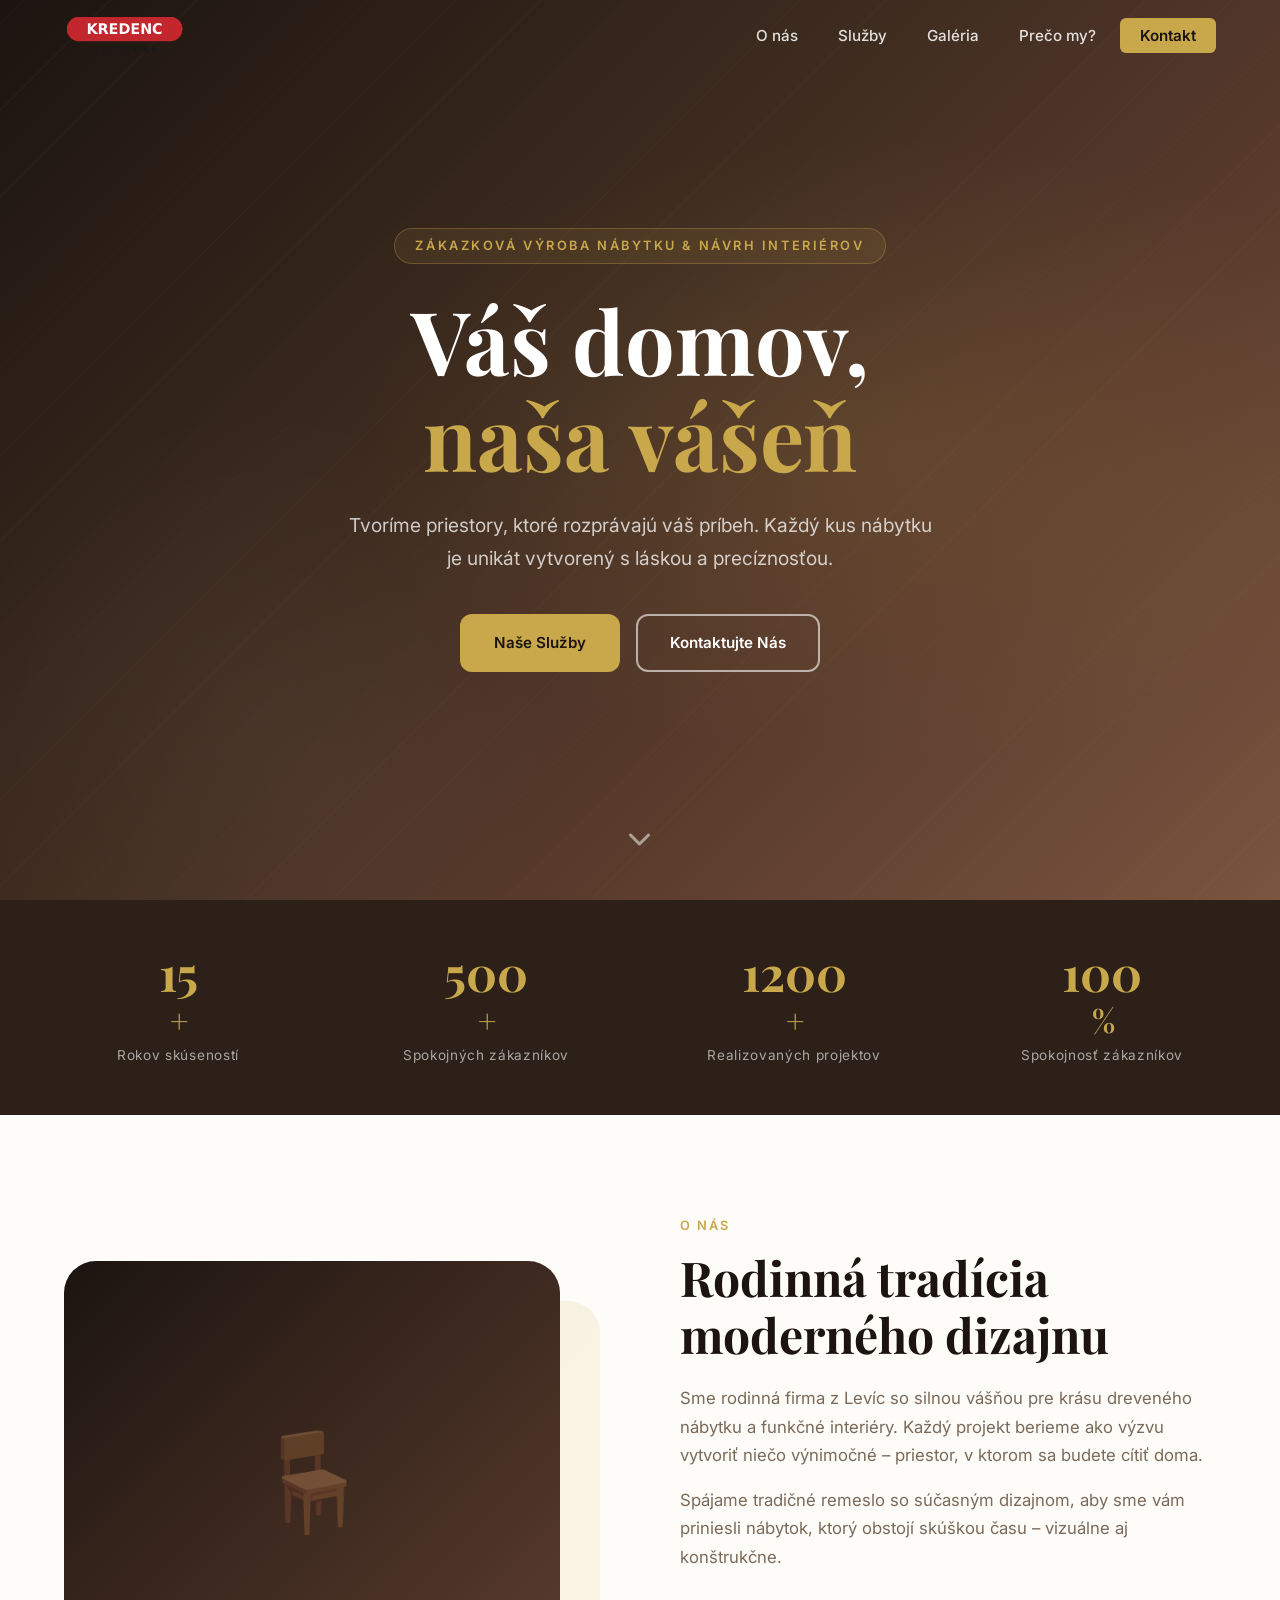
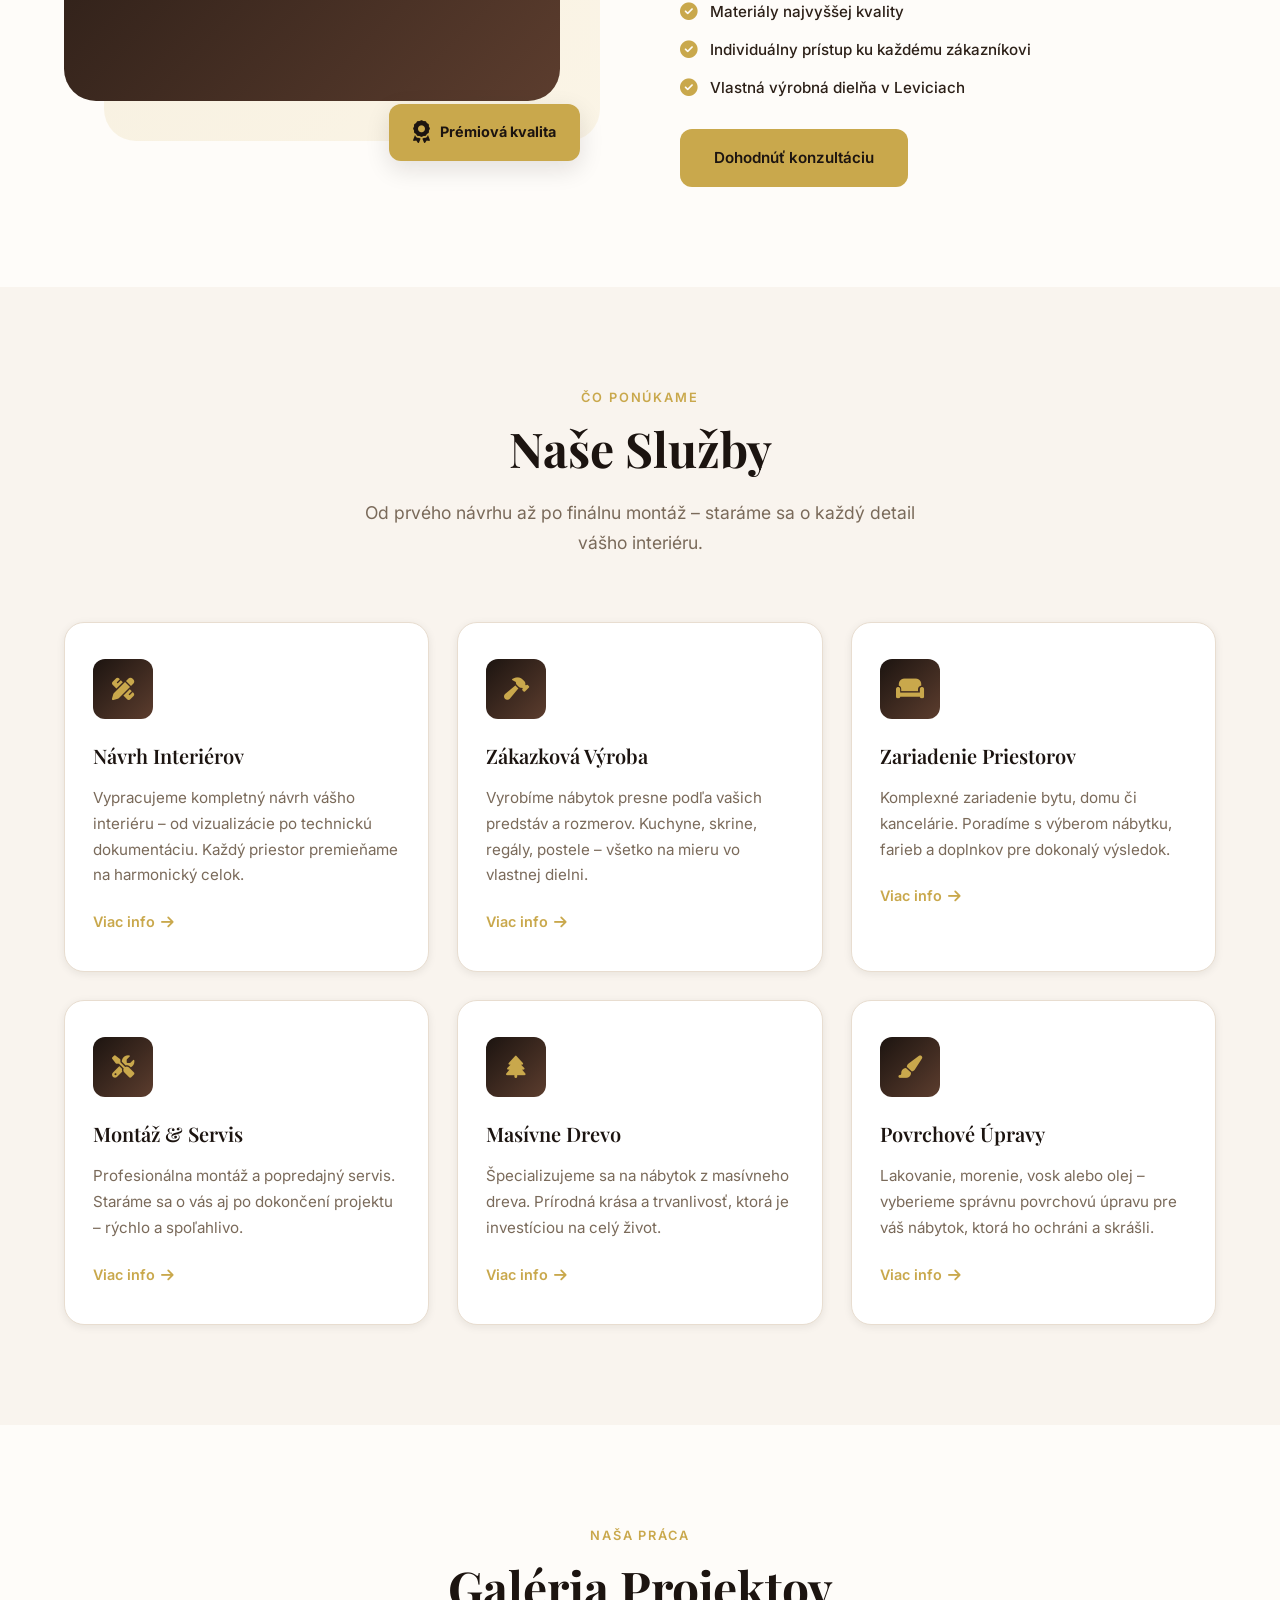
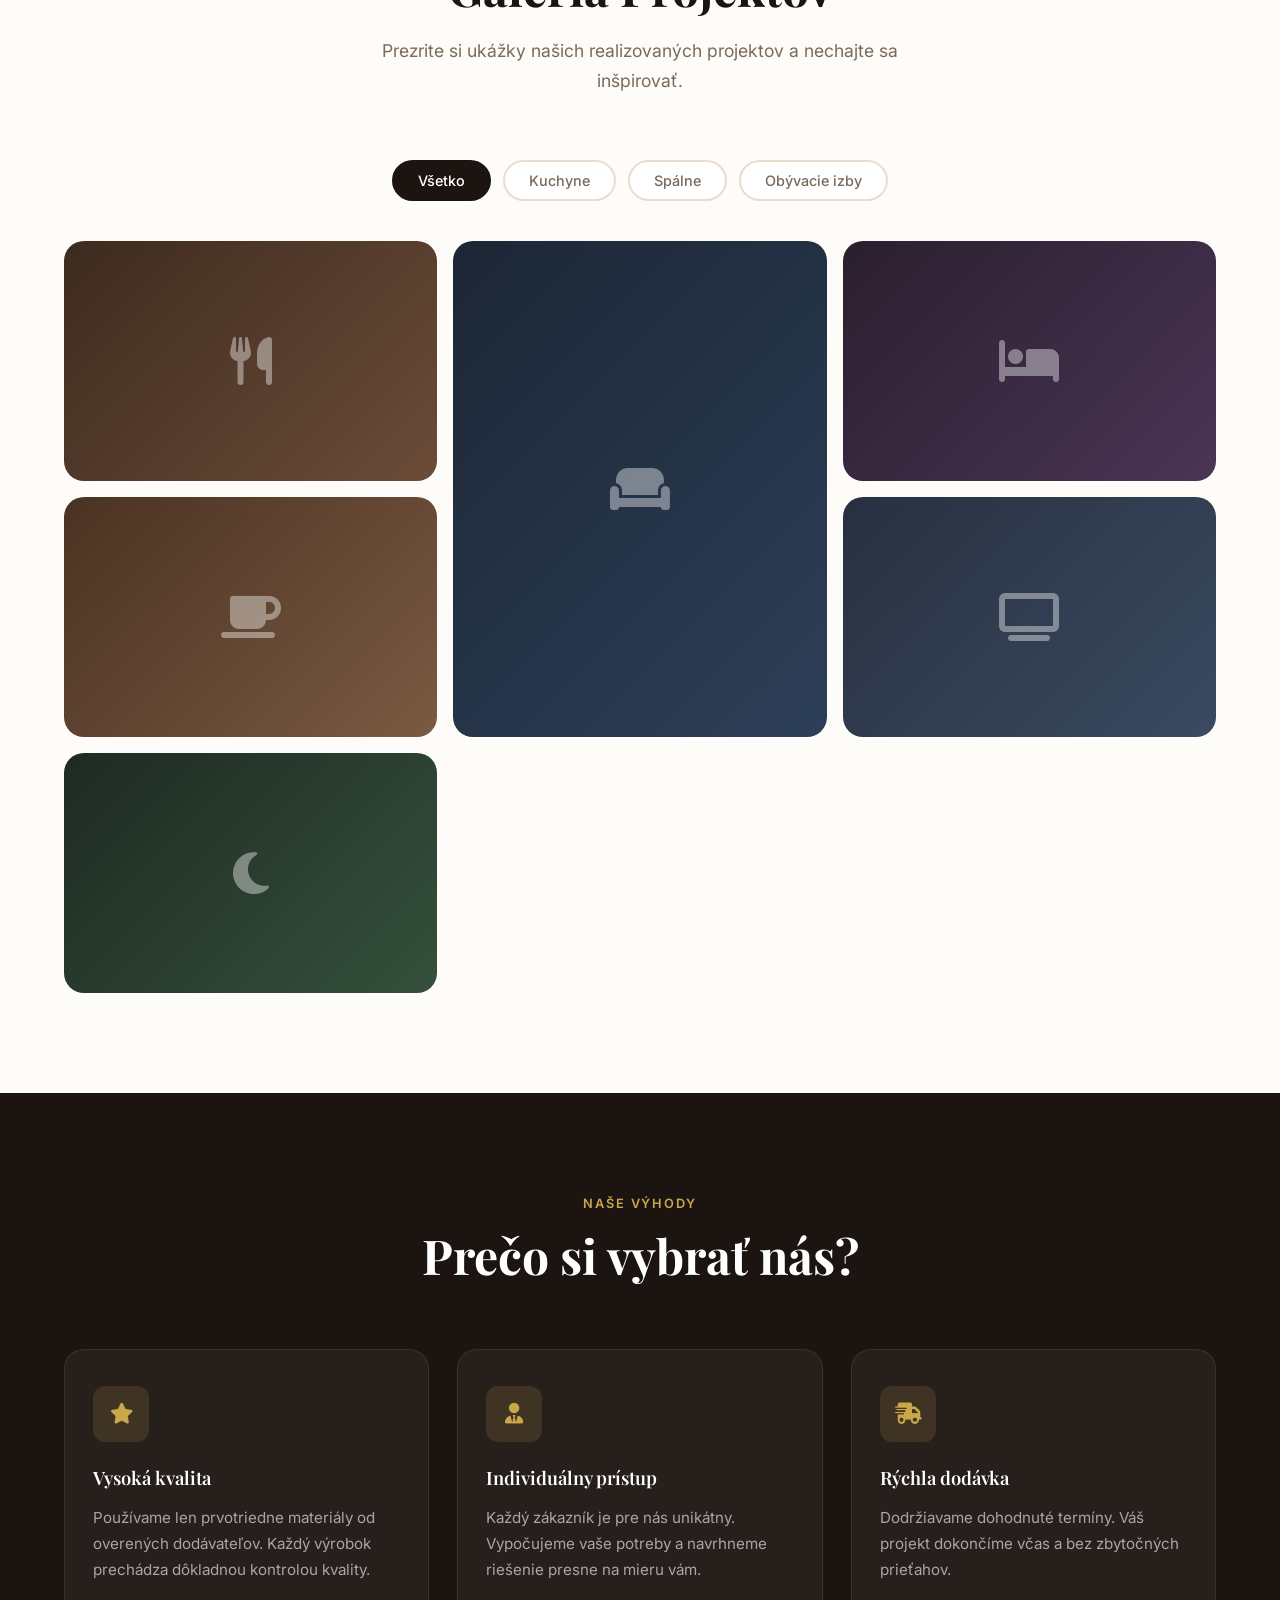
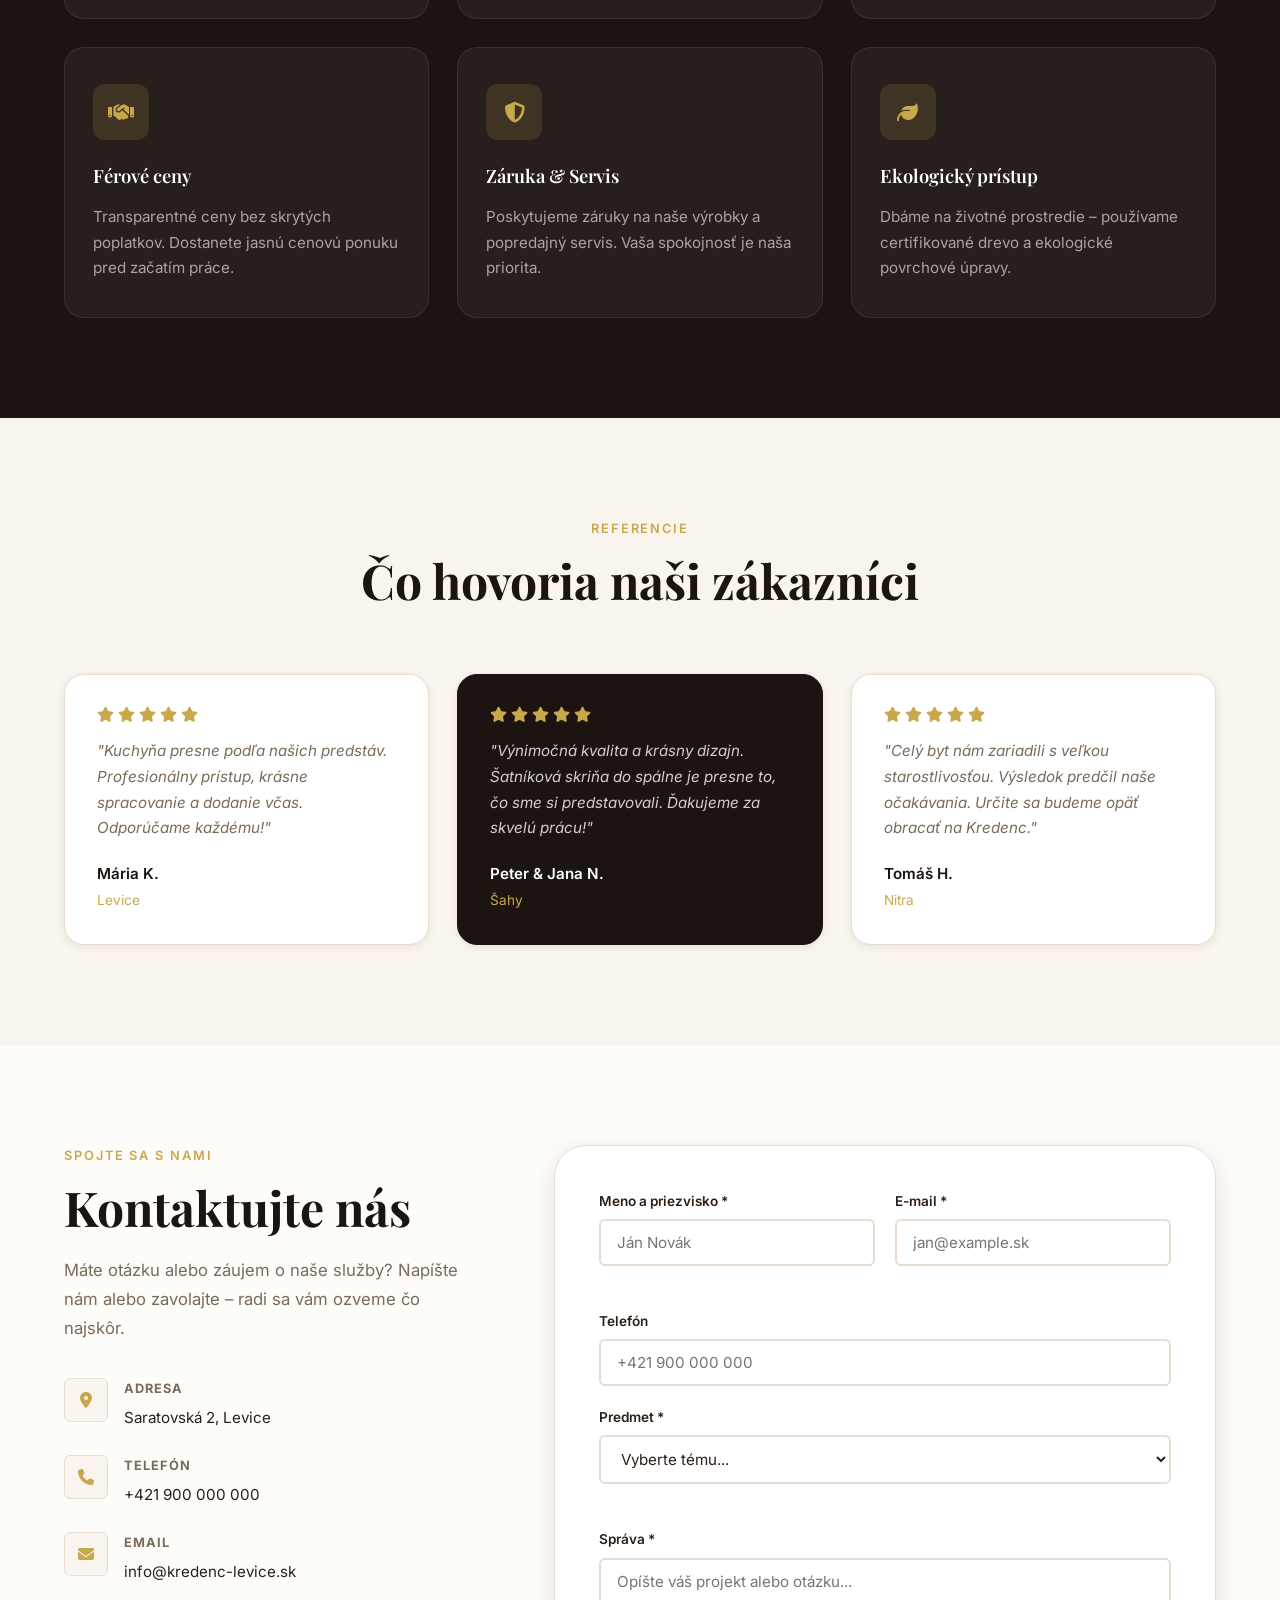
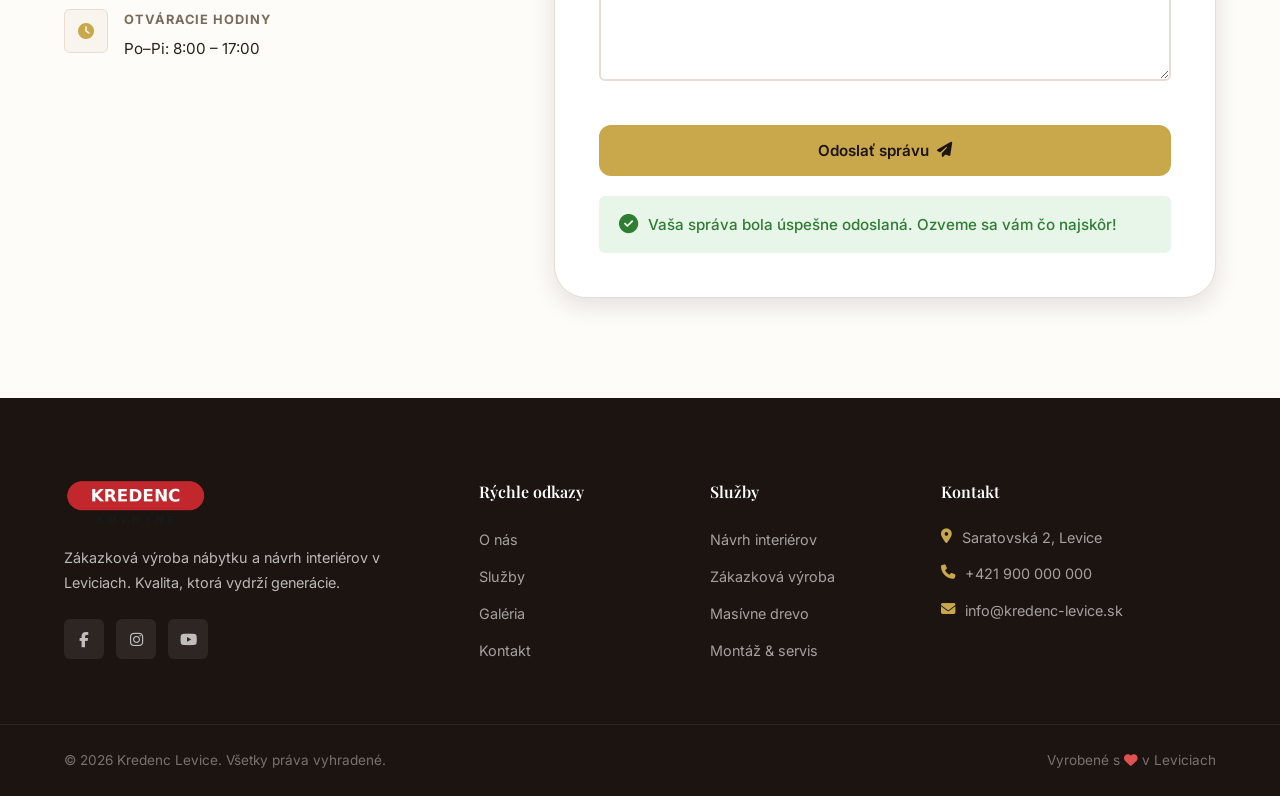
==== commit 8a22a614: "Add logo.png to /images, update navbar/footer to use img logo, fix address to Saratovská 2, Levice A" ====
--- a/index.html
+++ b/index.html
@@ -17,8 +17,7 @@
     <nav class="navbar" id="navbar">
         <div class="nav-container">
             <a href="#hero" class="nav-logo">
-                <span class="logo-icon">&#x2669;</span>
-                Kredenc <span>Levice</span>
+                <img src="images/logo.png" alt="Kredenc Kuchyne" class="nav-logo-img">
             </a>
             <ul class="nav-links" id="nav-links">
                 <li><a href="#about" class="nav-link">O nás</a></li>
@@ -337,7 +336,7 @@
                             <div class="contact-icon"><i class="fas fa-map-marker-alt"></i></div>
                             <div>
                                 <strong>Adresa</strong>
-                                <span>Levice, Slovenská republika</span>
+                                <span>Saratovská 2, Levice</span>
                             </div>
                         </li>
                         <li>
@@ -418,8 +417,7 @@
                 <div class="footer-grid">
                     <div class="footer-brand">
                         <a href="#hero" class="nav-logo footer-logo">
-                            <span class="logo-icon">&#x2669;</span>
-                            Kredenc <span>Levice</span>
+                            <img src="images/logo.png" alt="Kredenc Kuchyne" class="footer-logo-img">
                         </a>
                         <p>Zákazková výroba nábytku a návrh interiérov v Leviciach. Kvalita, ktorá vydrží generácie.</p>
                         <div class="social-links">
@@ -449,7 +447,7 @@
                     <div class="footer-contact">
                         <h4>Kontakt</h4>
                         <address>
-                            <p><i class="fas fa-map-marker-alt"></i> Levice, Slovenská republika</p>
+                            <p><i class="fas fa-map-marker-alt"></i> Saratovská 2, Levice</p>
                             <p><i class="fas fa-phone"></i> <a href="tel:+421900000000">+421 900 000 000</a></p>
                             <p><i class="fas fa-envelope"></i> <a href="mailto:info@kredenc-levice.sk">info@kredenc-levice.sk</a></p>
                         </address>
--- a/styles.css
+++ b/styles.css
@@ -187,6 +187,18 @@
     font-weight: 700;
     color: #fff;
     text-decoration: none;
+}
+
+.nav-logo-img {
+    height: 44px;
+    width: auto;
+    display: block;
+}
+
+.footer-logo-img {
+    height: 52px;
+    width: auto;
+    display: block;
 }
 
 .nav-logo span {
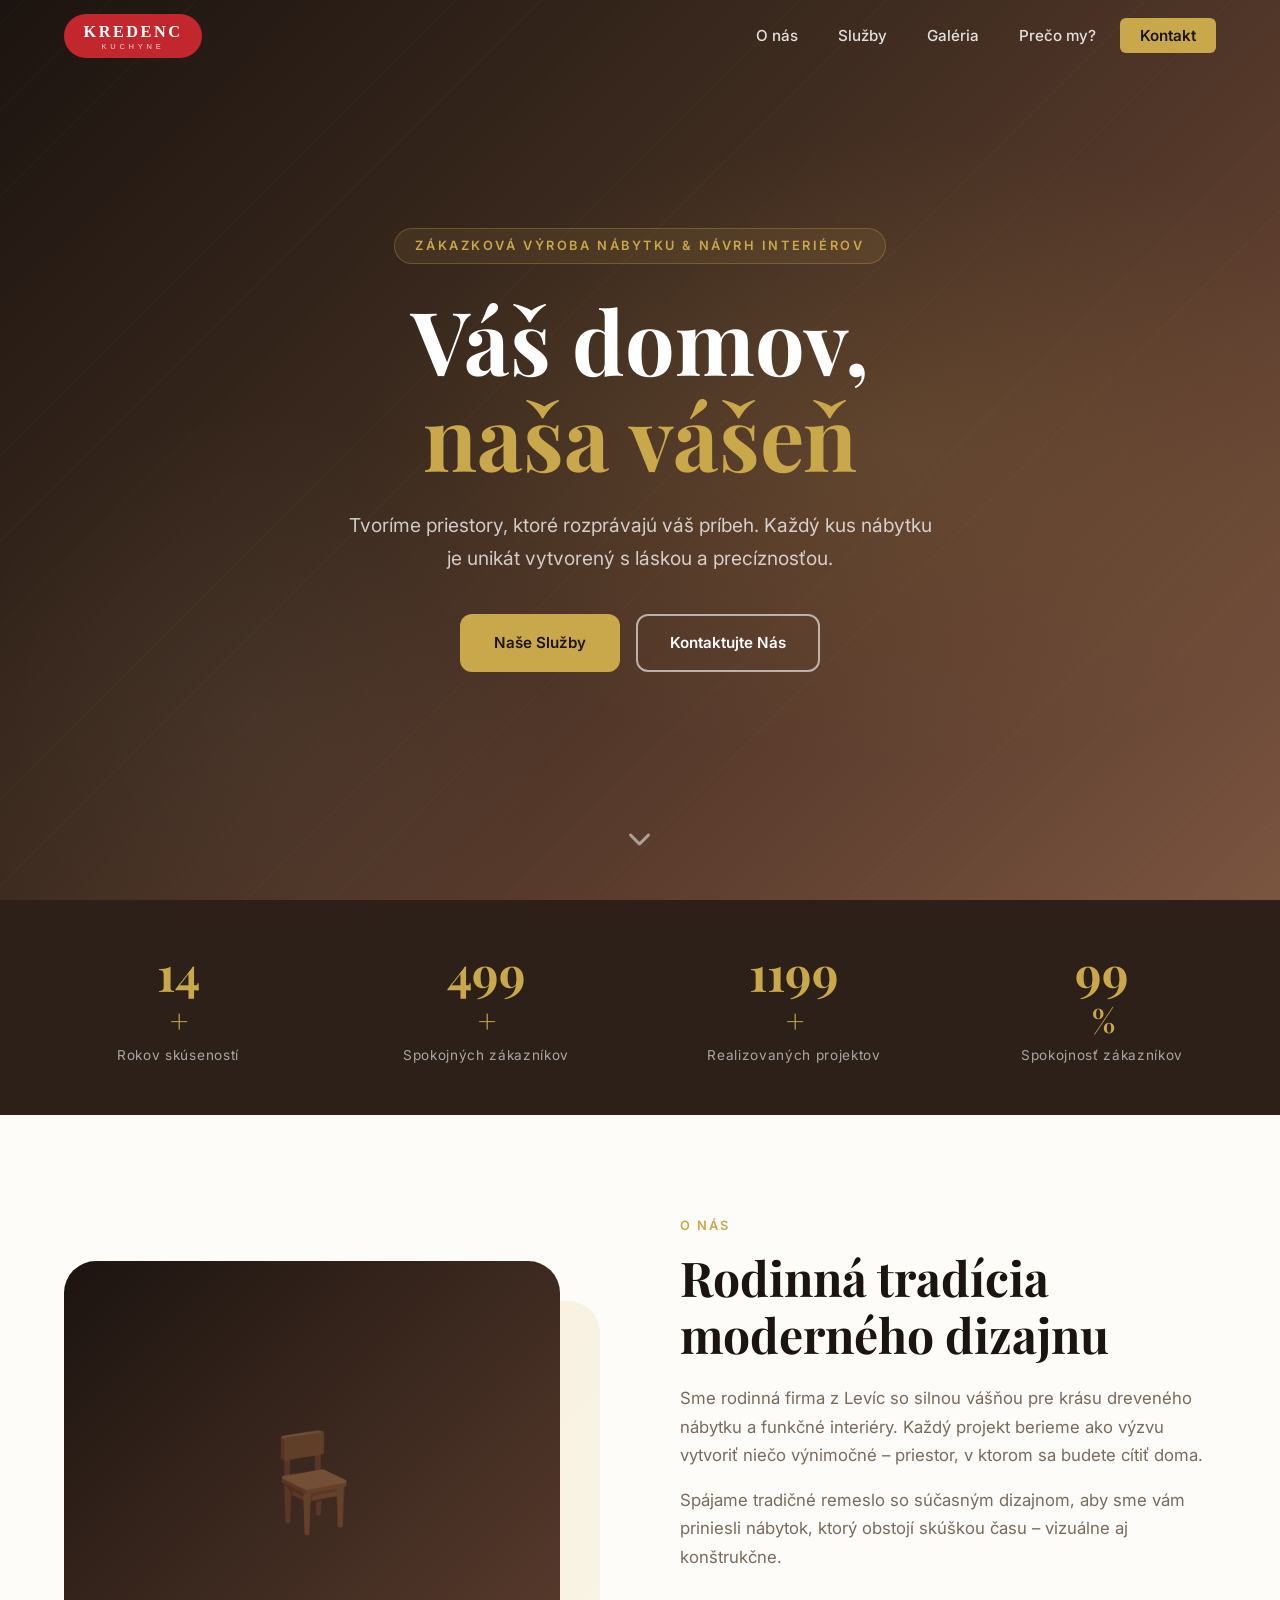
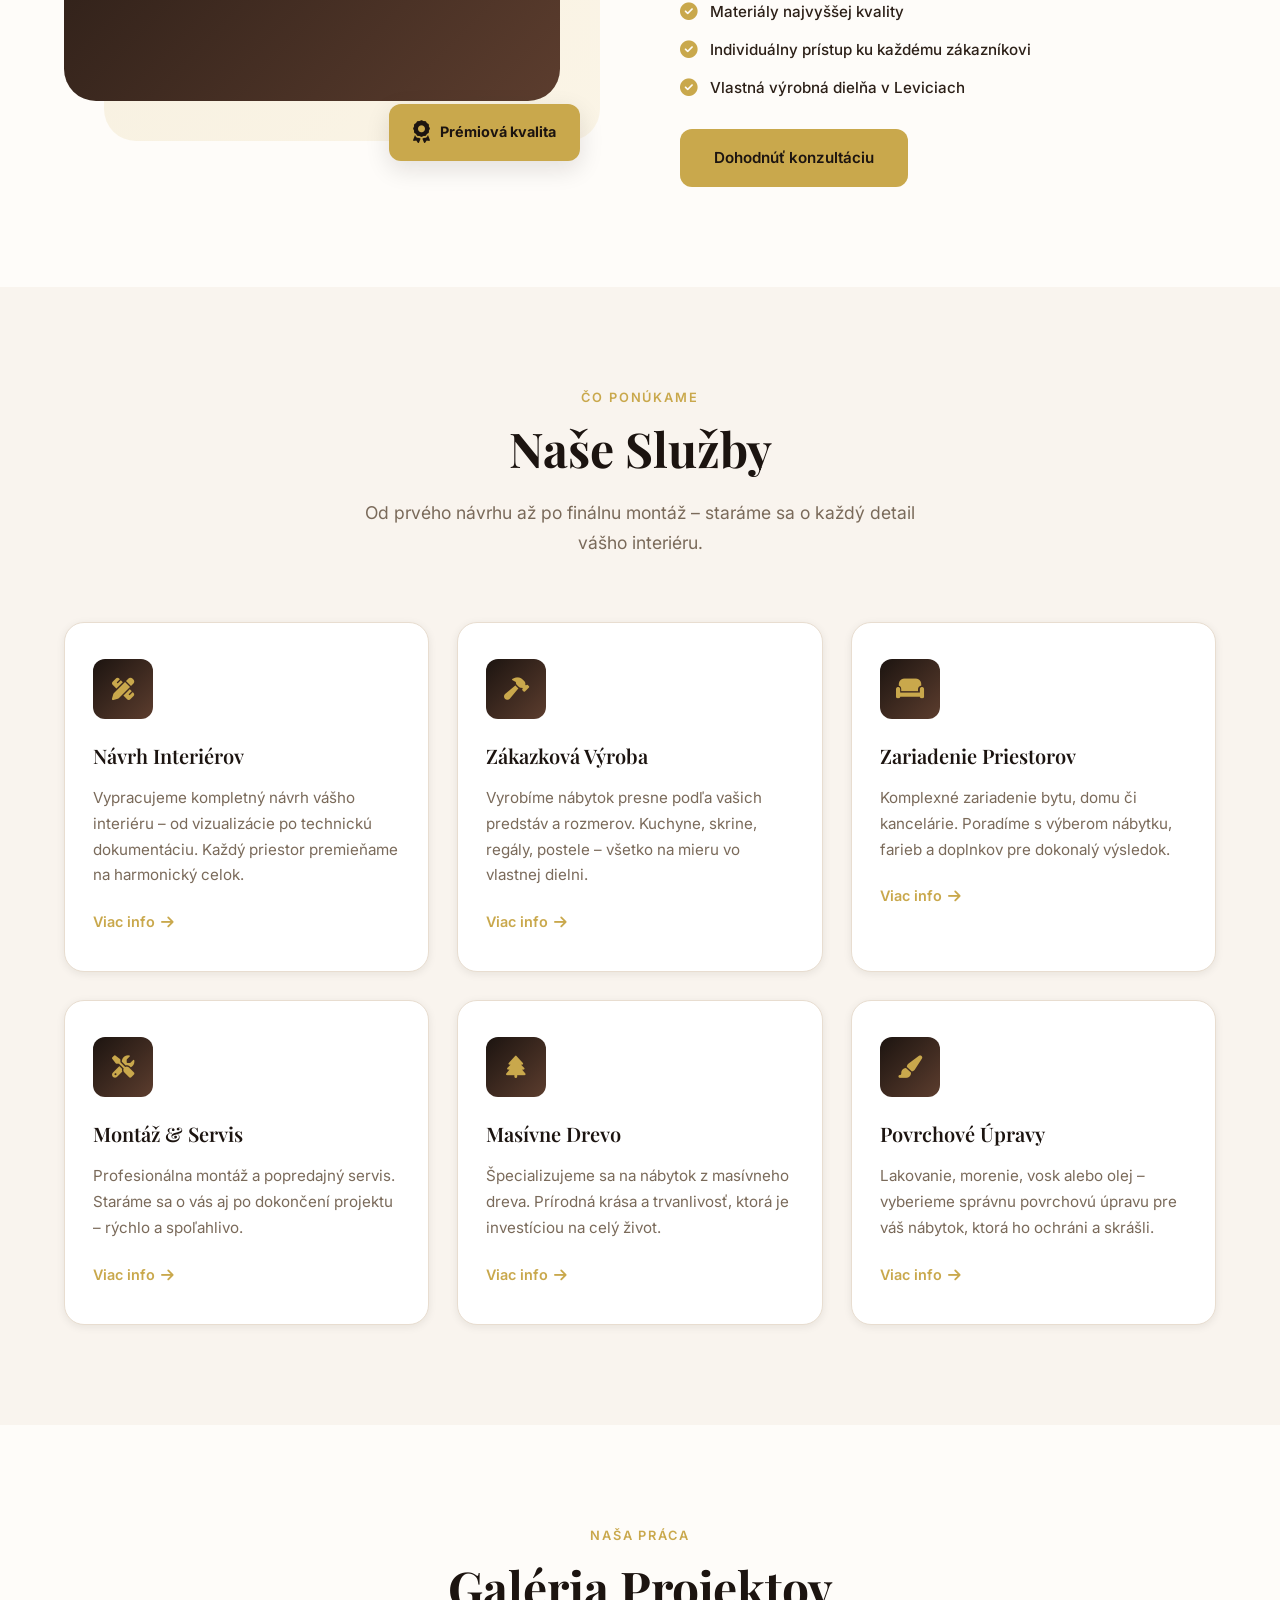
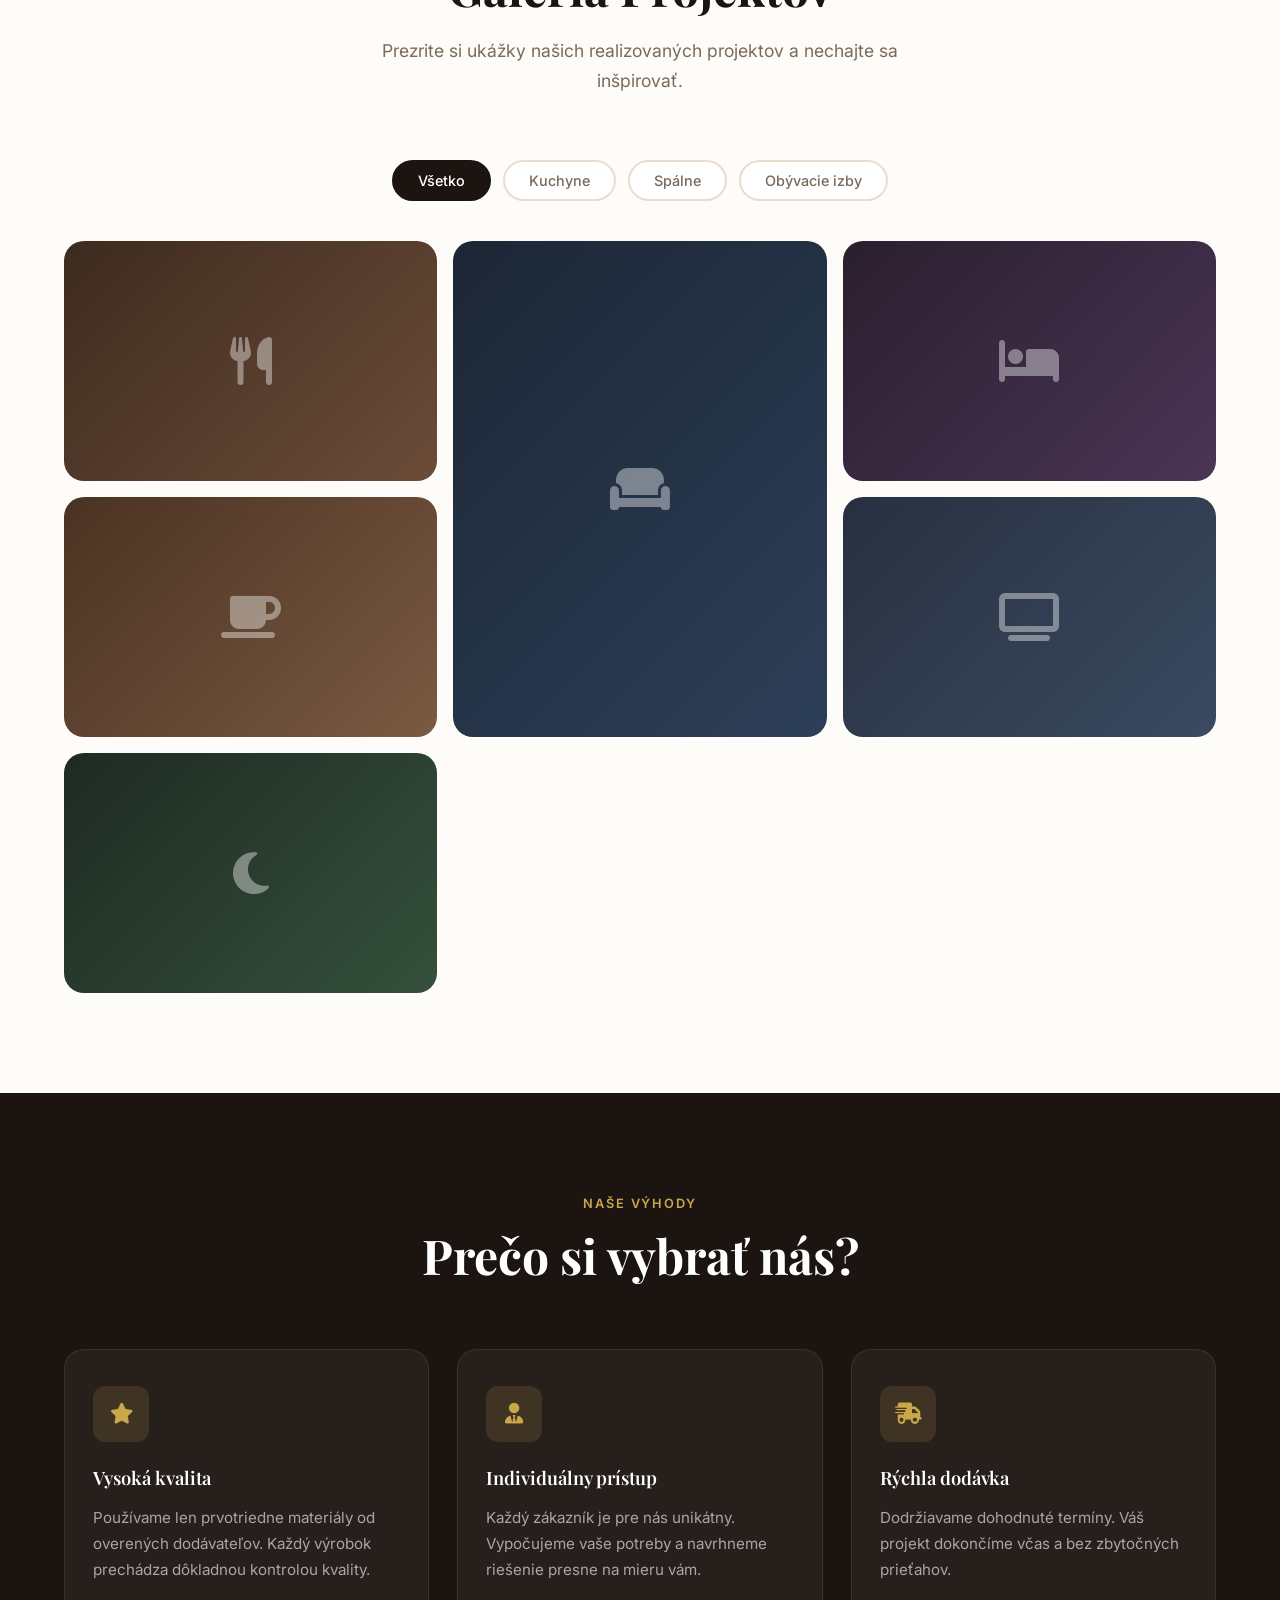
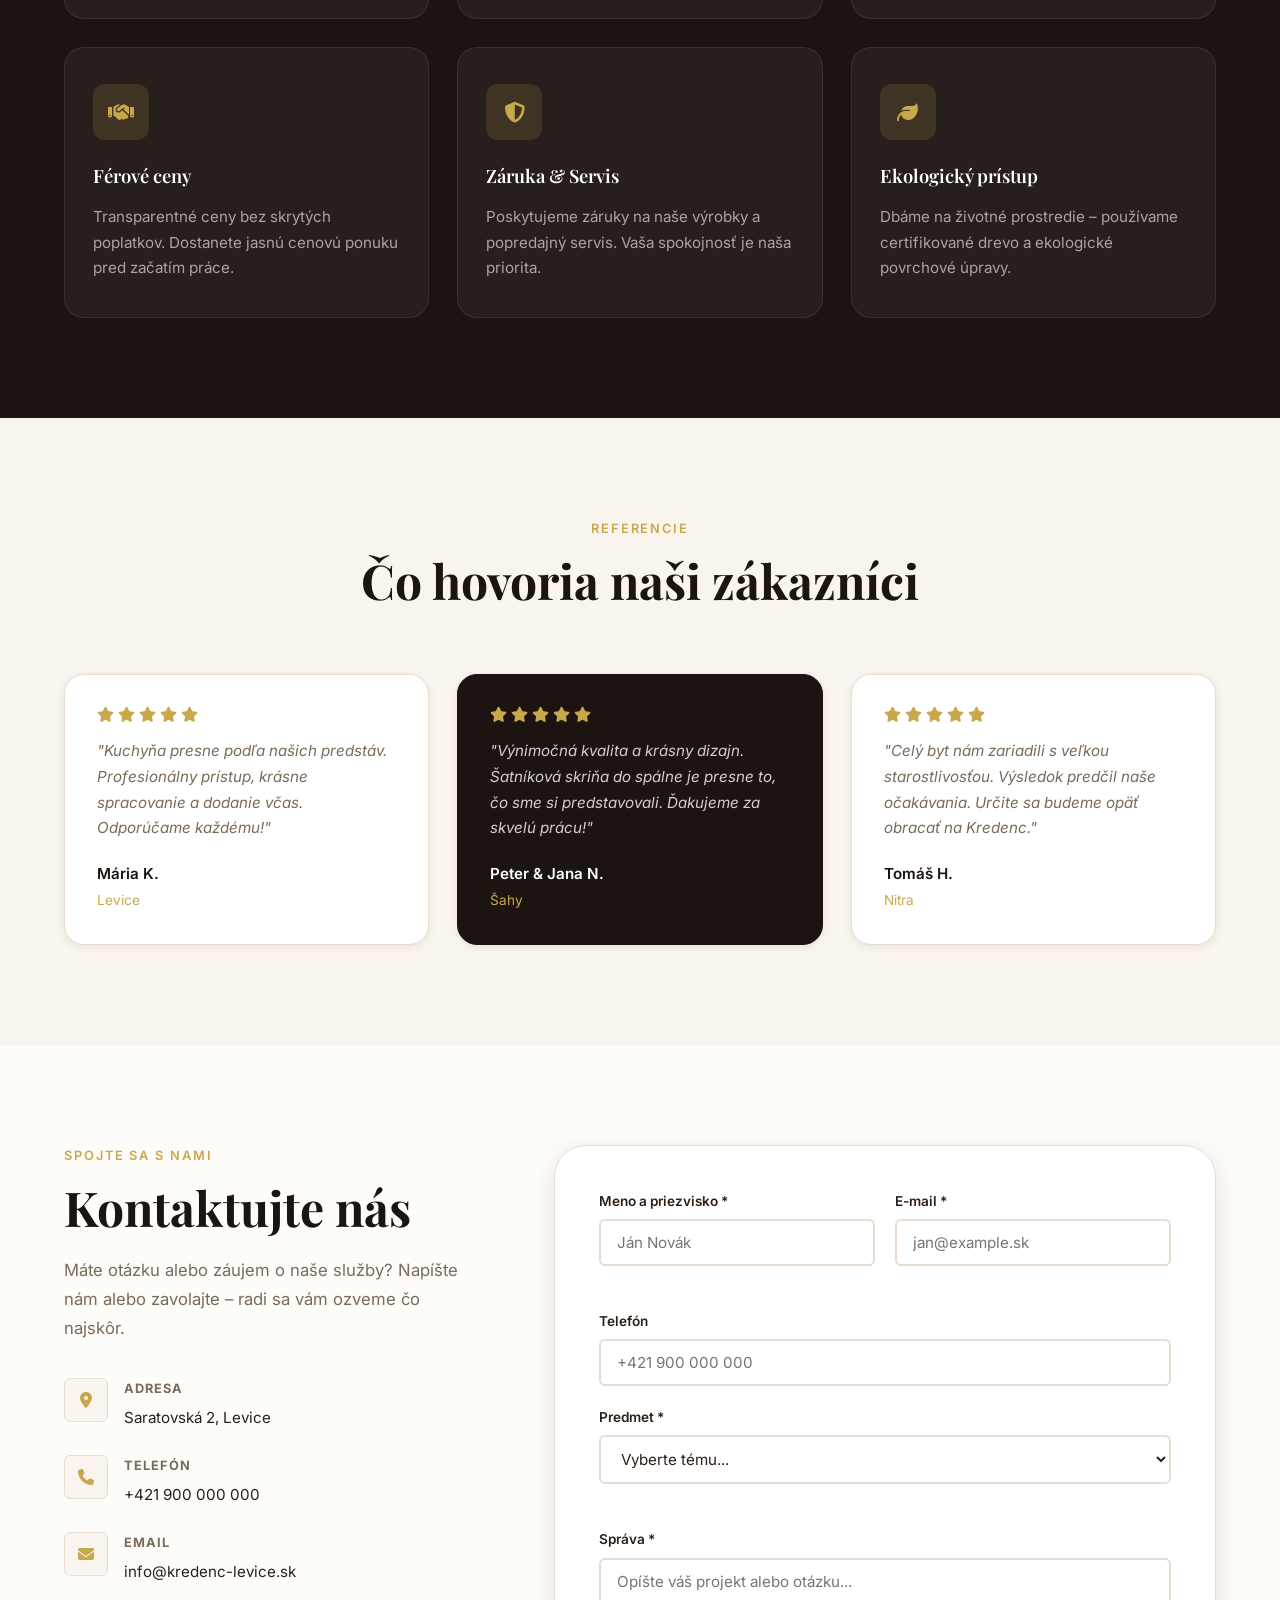
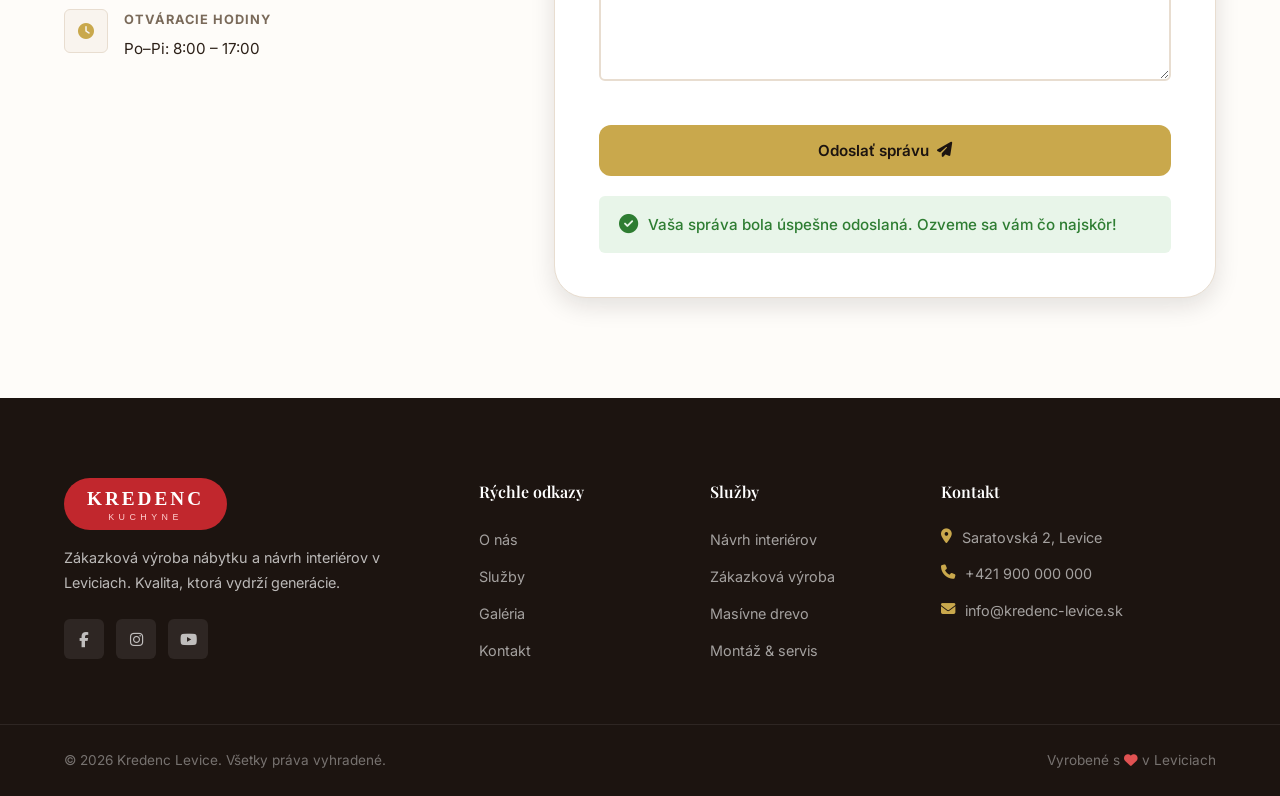
==== commit 7ac6e535: "Add KREDENC logo, fix address to Saratovská 2 Levice Agent-Logs-Url: https://github.com/barcikfilip/" ====
--- a/index.html
+++ b/index.html
@@ -17,7 +17,7 @@
     <nav class="navbar" id="navbar">
         <div class="nav-container">
             <a href="#hero" class="nav-logo">
-                <img src="images/logo.png" alt="Kredenc Kuchyne" class="nav-logo-img">
+                <img src="images/logo.svg" alt="Kredenc Kuchyne" class="nav-logo-img">
             </a>
             <ul class="nav-links" id="nav-links">
                 <li><a href="#about" class="nav-link">O nás</a></li>
@@ -417,7 +417,7 @@
                 <div class="footer-grid">
                     <div class="footer-brand">
                         <a href="#hero" class="nav-logo footer-logo">
-                            <img src="images/logo.png" alt="Kredenc Kuchyne" class="footer-logo-img">
+                            <img src="images/logo.svg" alt="Kredenc Kuchyne" class="footer-logo-img">
                         </a>
                         <p>Zákazková výroba nábytku a návrh interiérov v Leviciach. Kvalita, ktorá vydrží generácie.</p>
                         <div class="social-links">
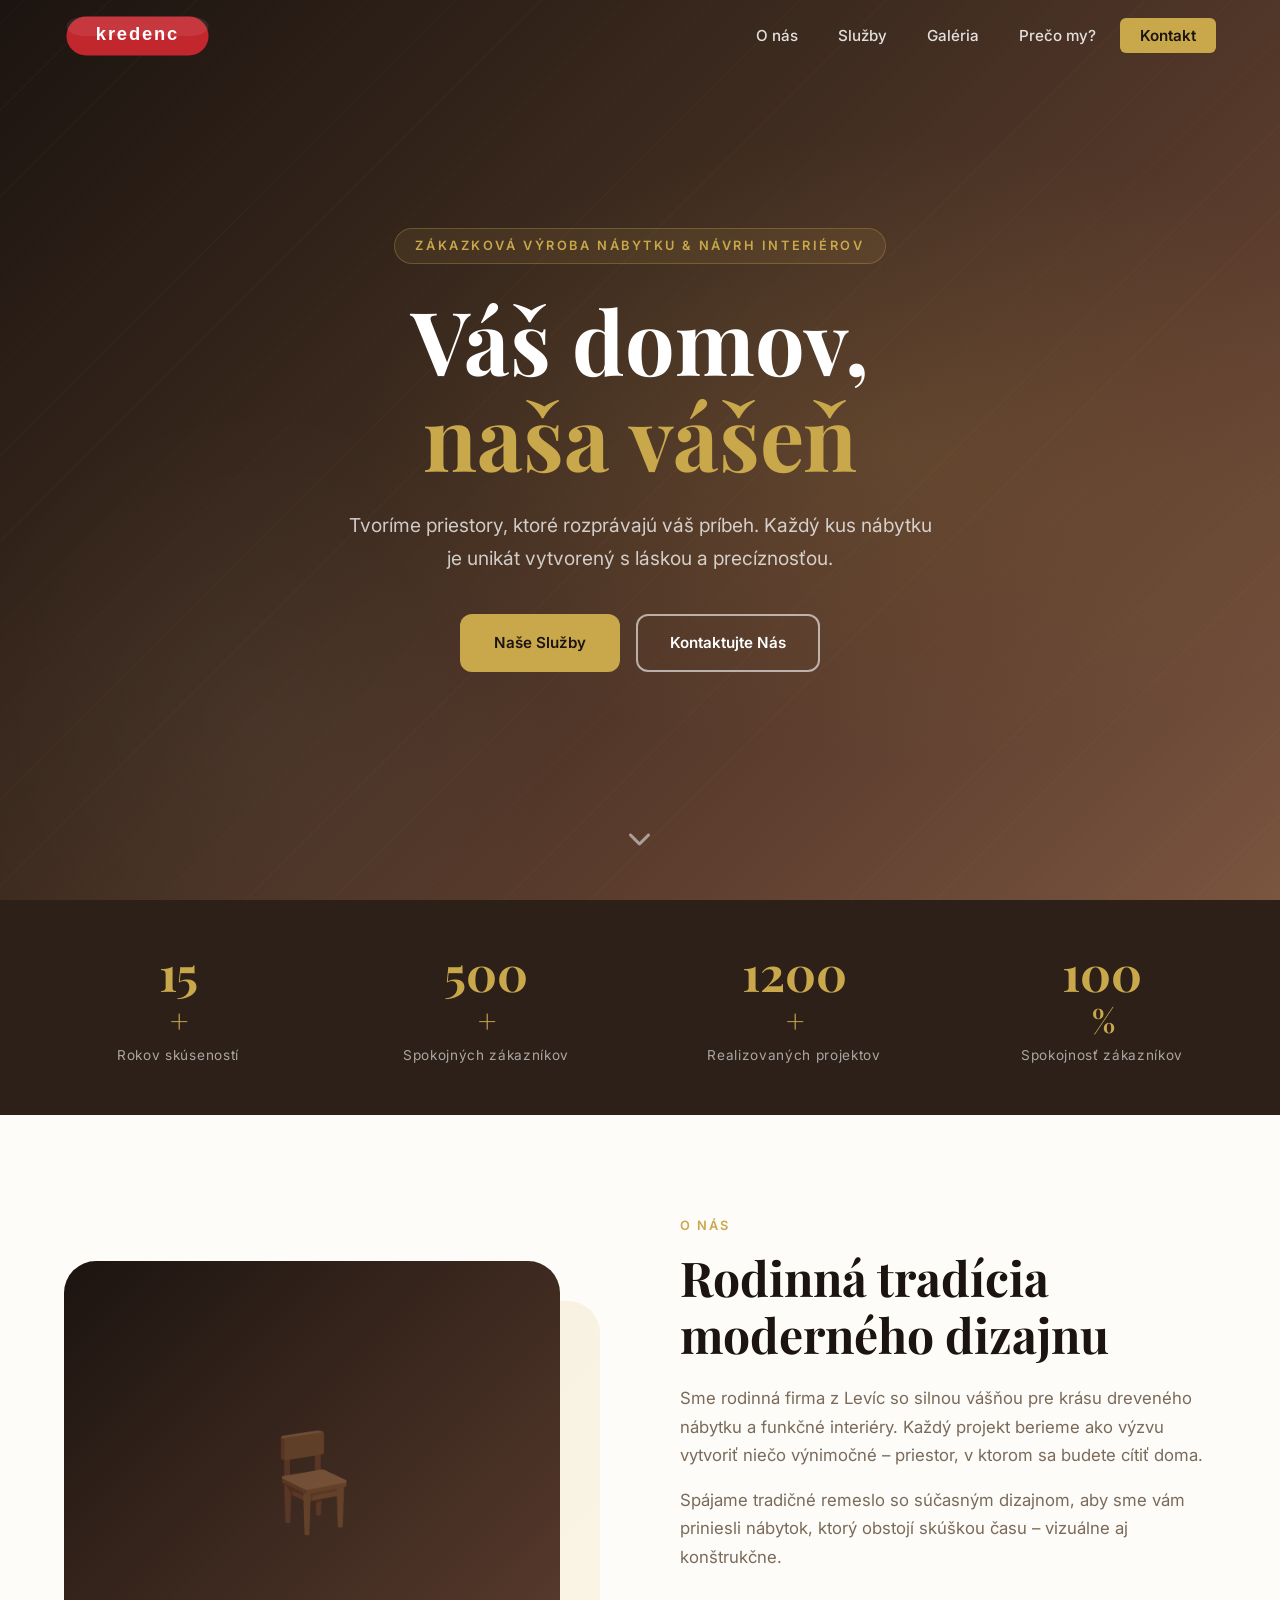
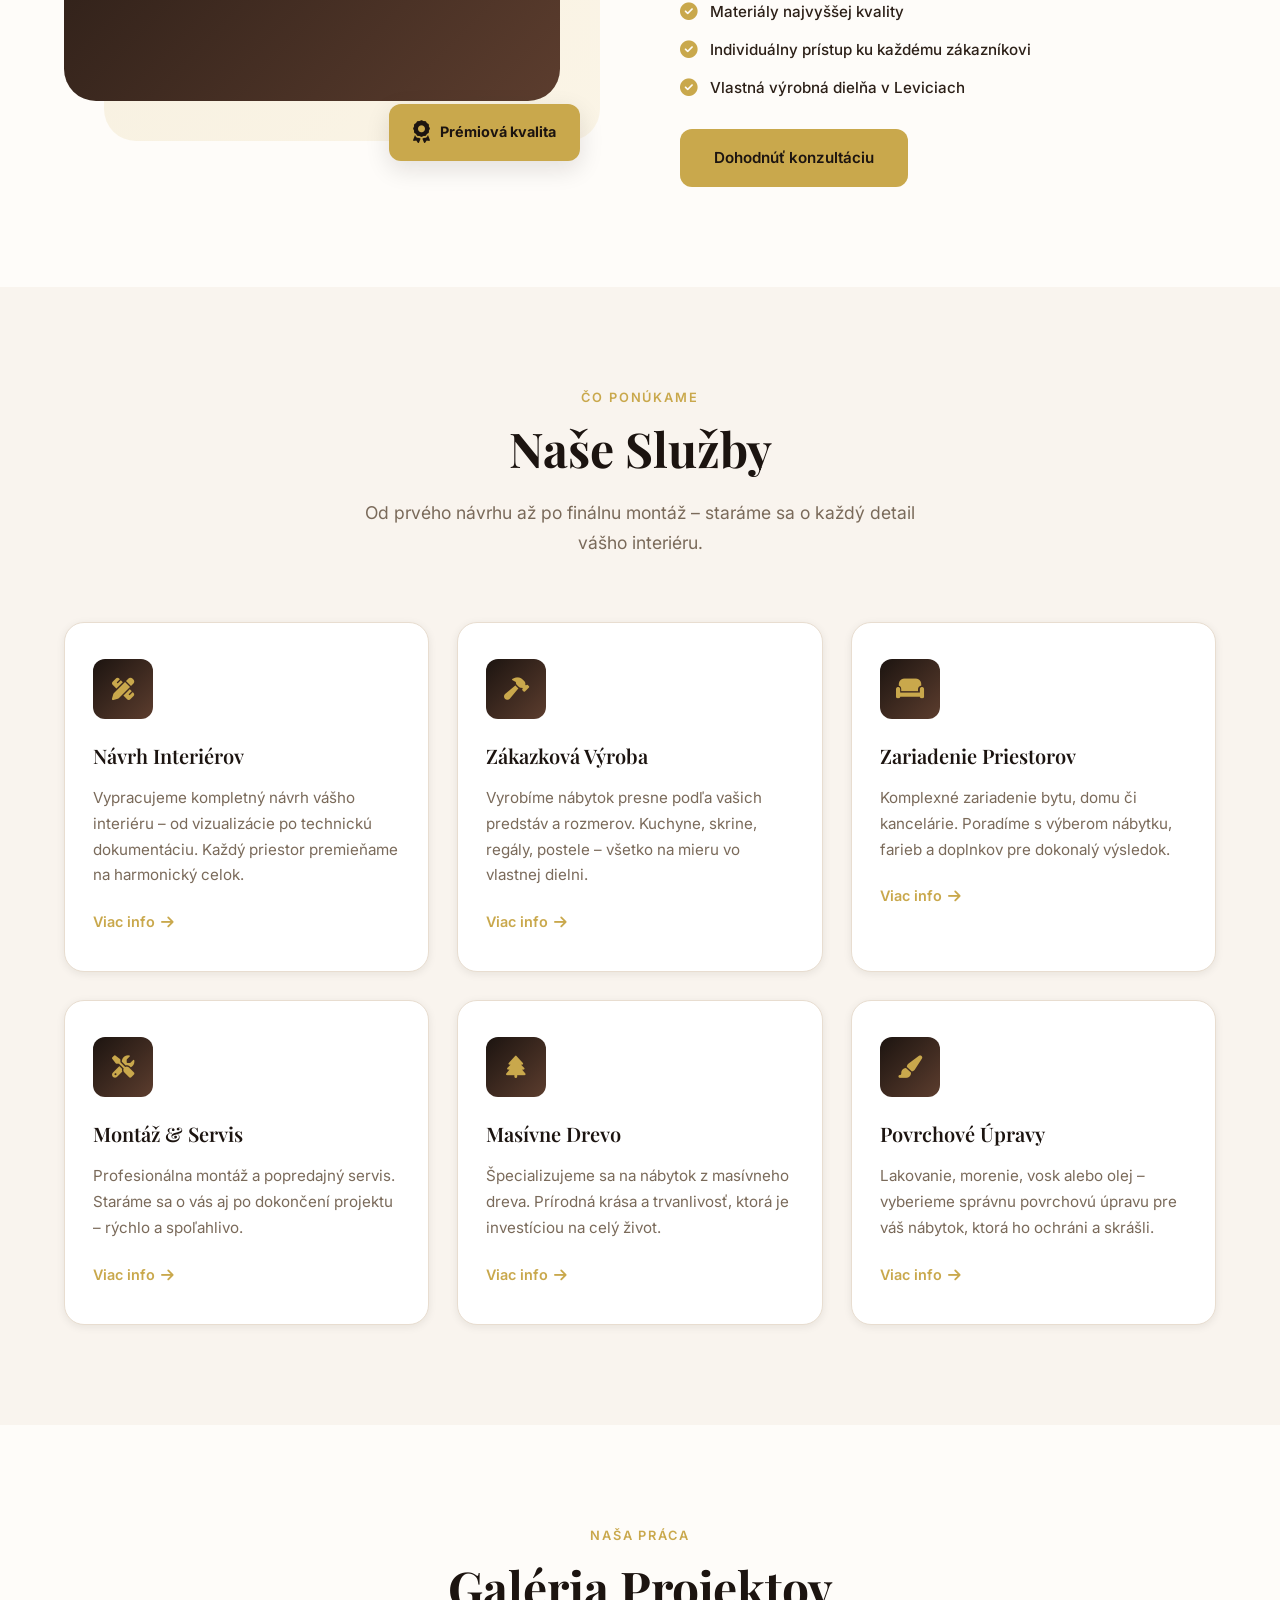
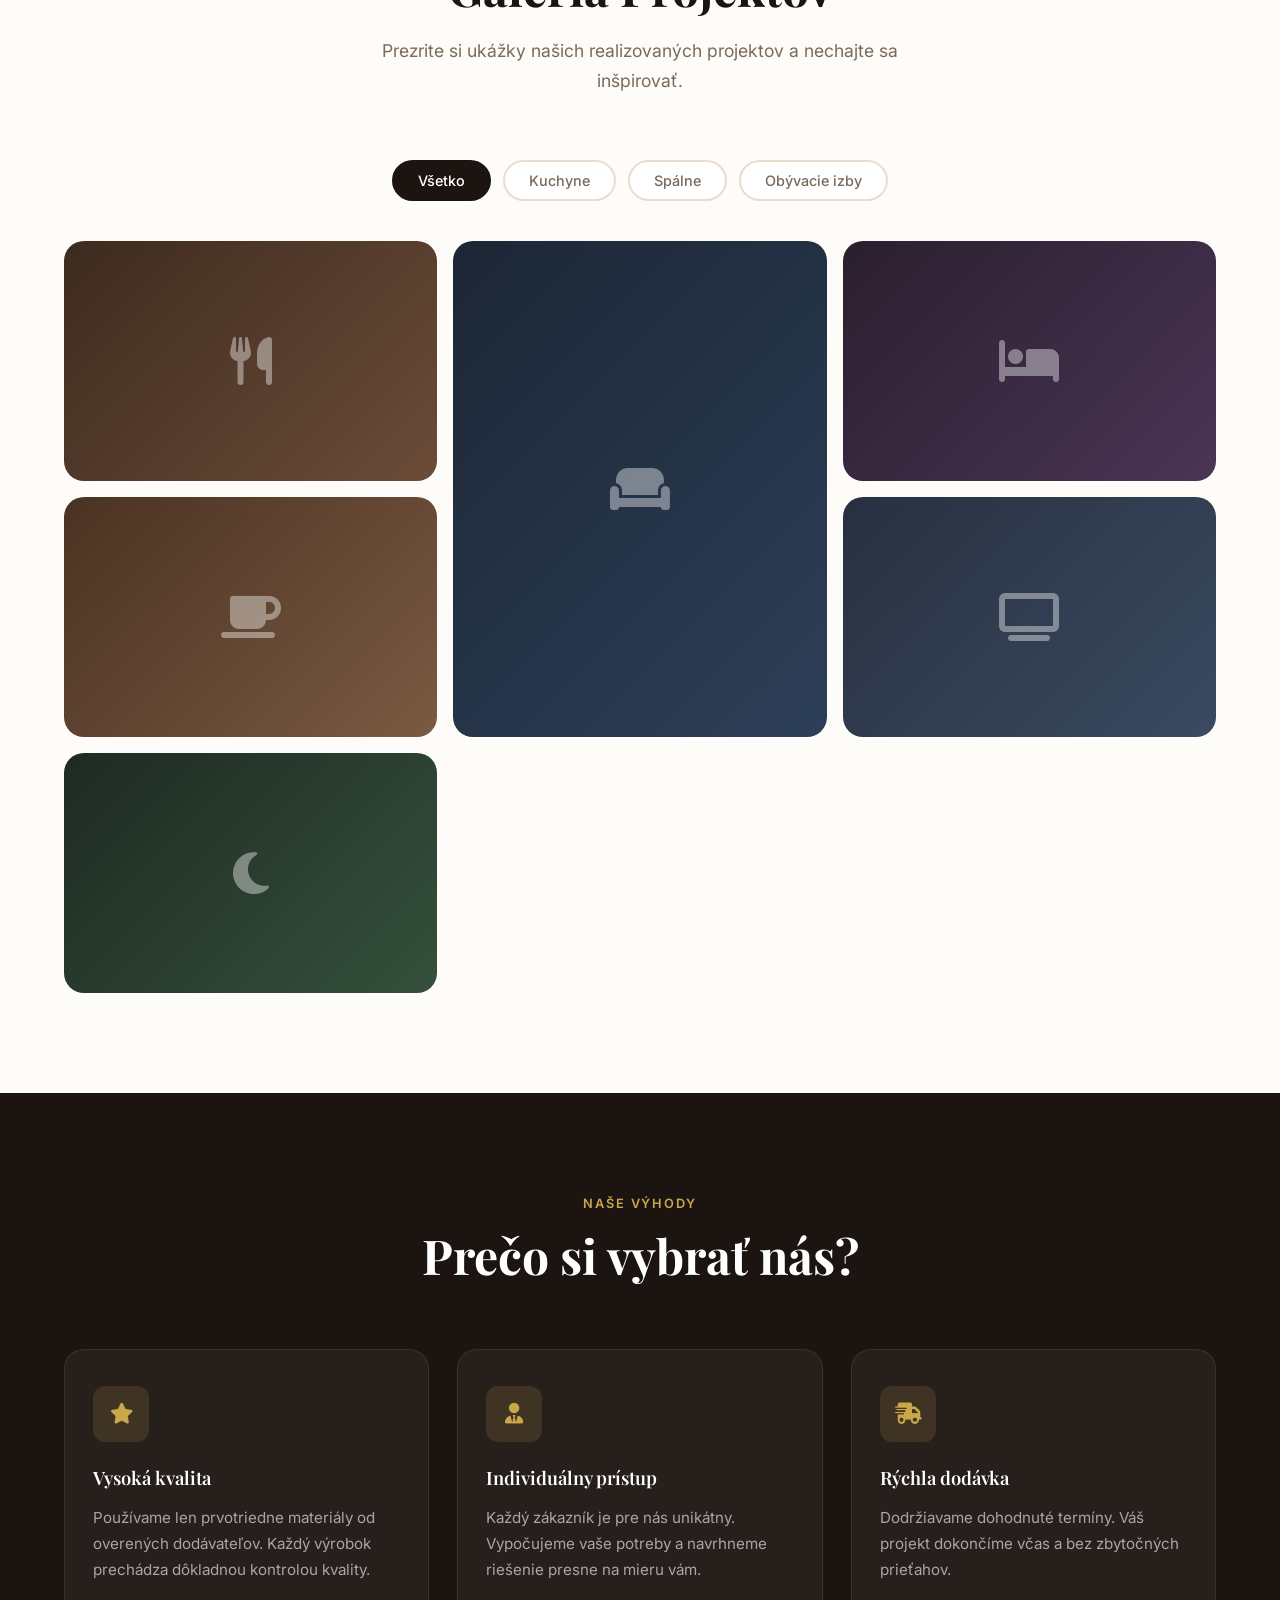
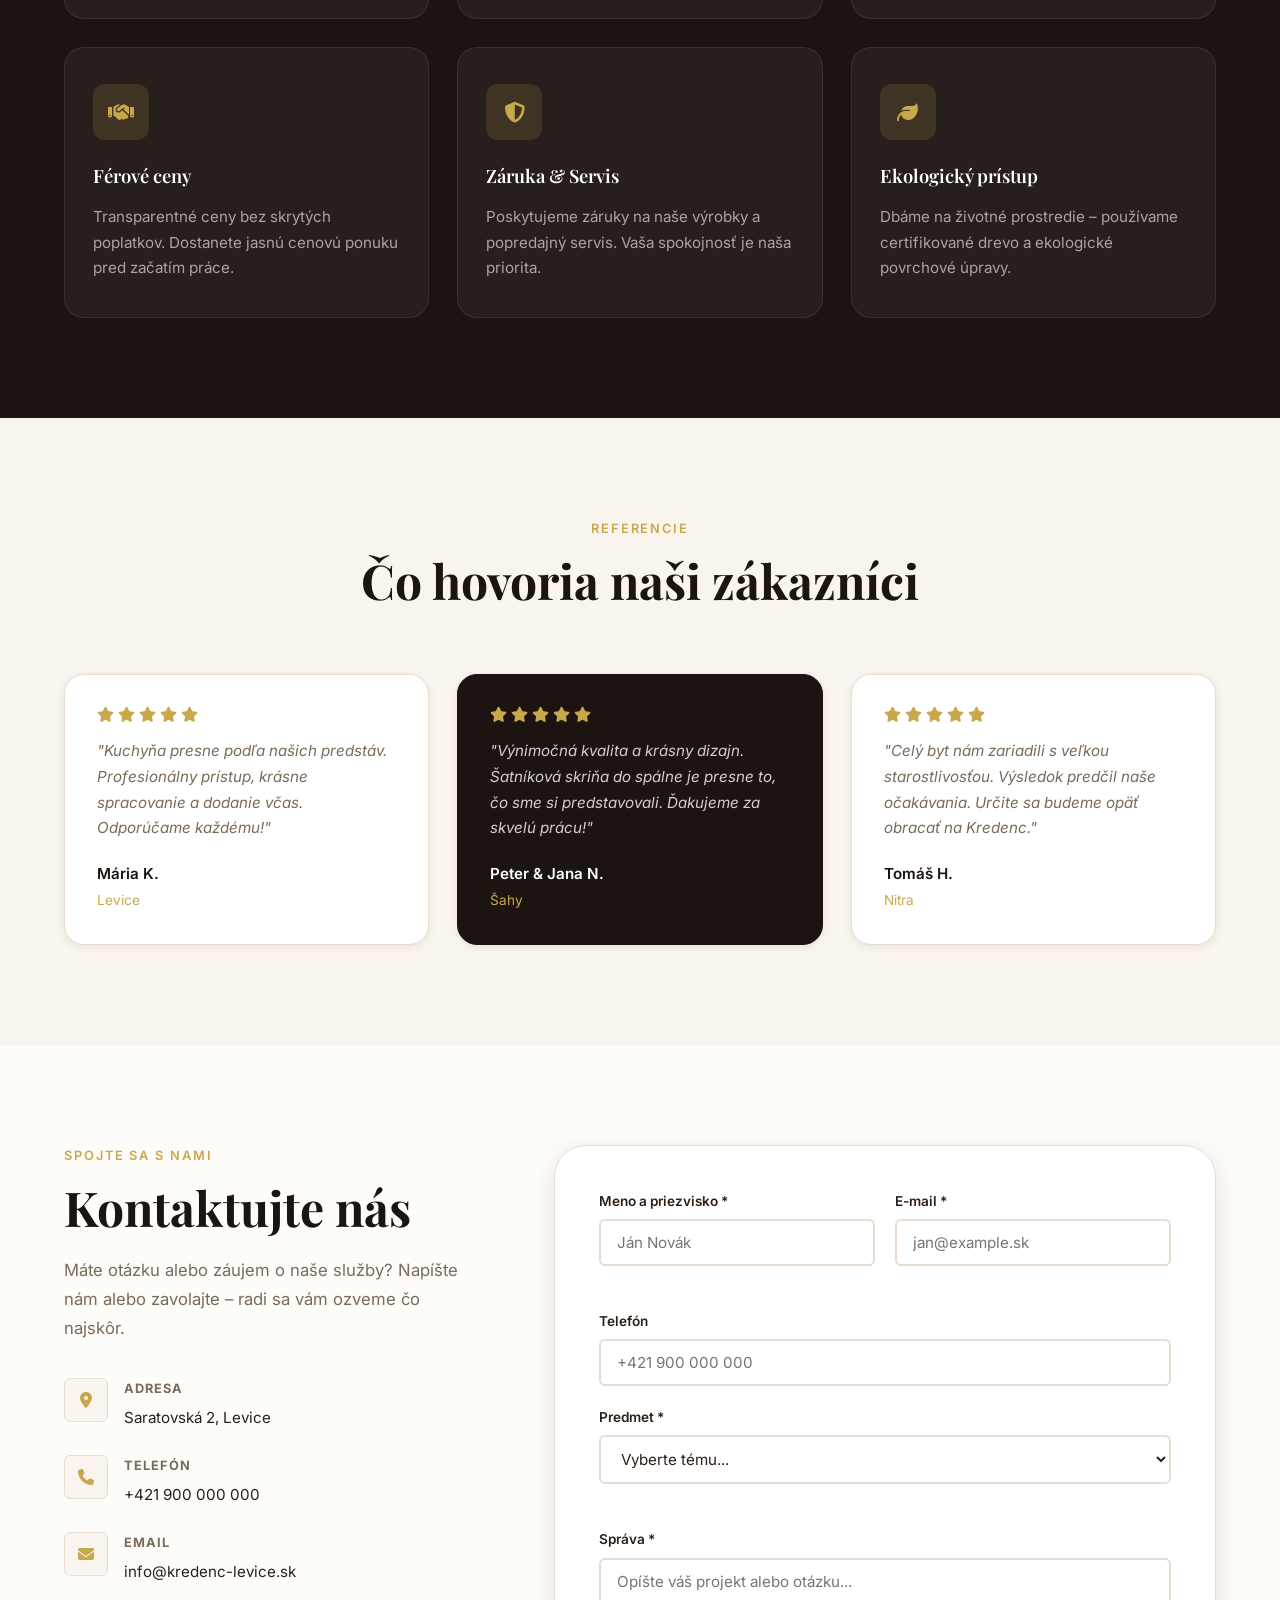
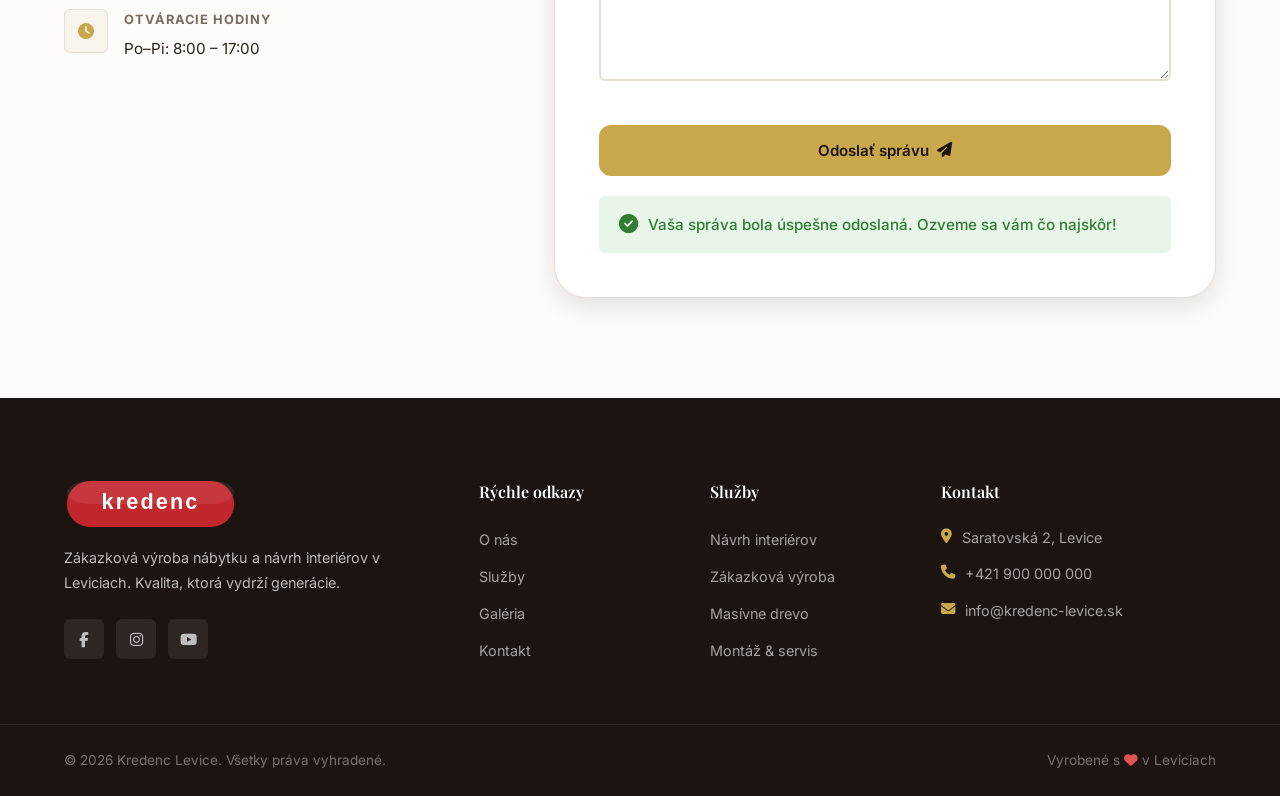
==== commit 44b3d387: "Update logo to centered red rounded kredenc SVG wordmark, use SVG in HTML Agent-Logs-Url: https://gi" ====
--- a/index.html
+++ b/index.html
@@ -17,7 +17,7 @@
     <nav class="navbar" id="navbar">
         <div class="nav-container">
             <a href="#hero" class="nav-logo">
-                <img src="images/logo.svg" alt="Kredenc Kuchyne" class="nav-logo-img">
+                <img src="images/logo.svg" alt="Kredenc" class="nav-logo-img">
             </a>
             <ul class="nav-links" id="nav-links">
                 <li><a href="#about" class="nav-link">O nás</a></li>
@@ -417,7 +417,7 @@
                 <div class="footer-grid">
                     <div class="footer-brand">
                         <a href="#hero" class="nav-logo footer-logo">
-                            <img src="images/logo.svg" alt="Kredenc Kuchyne" class="footer-logo-img">
+                            <img src="images/logo.svg" alt="Kredenc" class="footer-logo-img">
                         </a>
                         <p>Zákazková výroba nábytku a návrh interiérov v Leviciach. Kvalita, ktorá vydrží generácie.</p>
                         <div class="social-links">
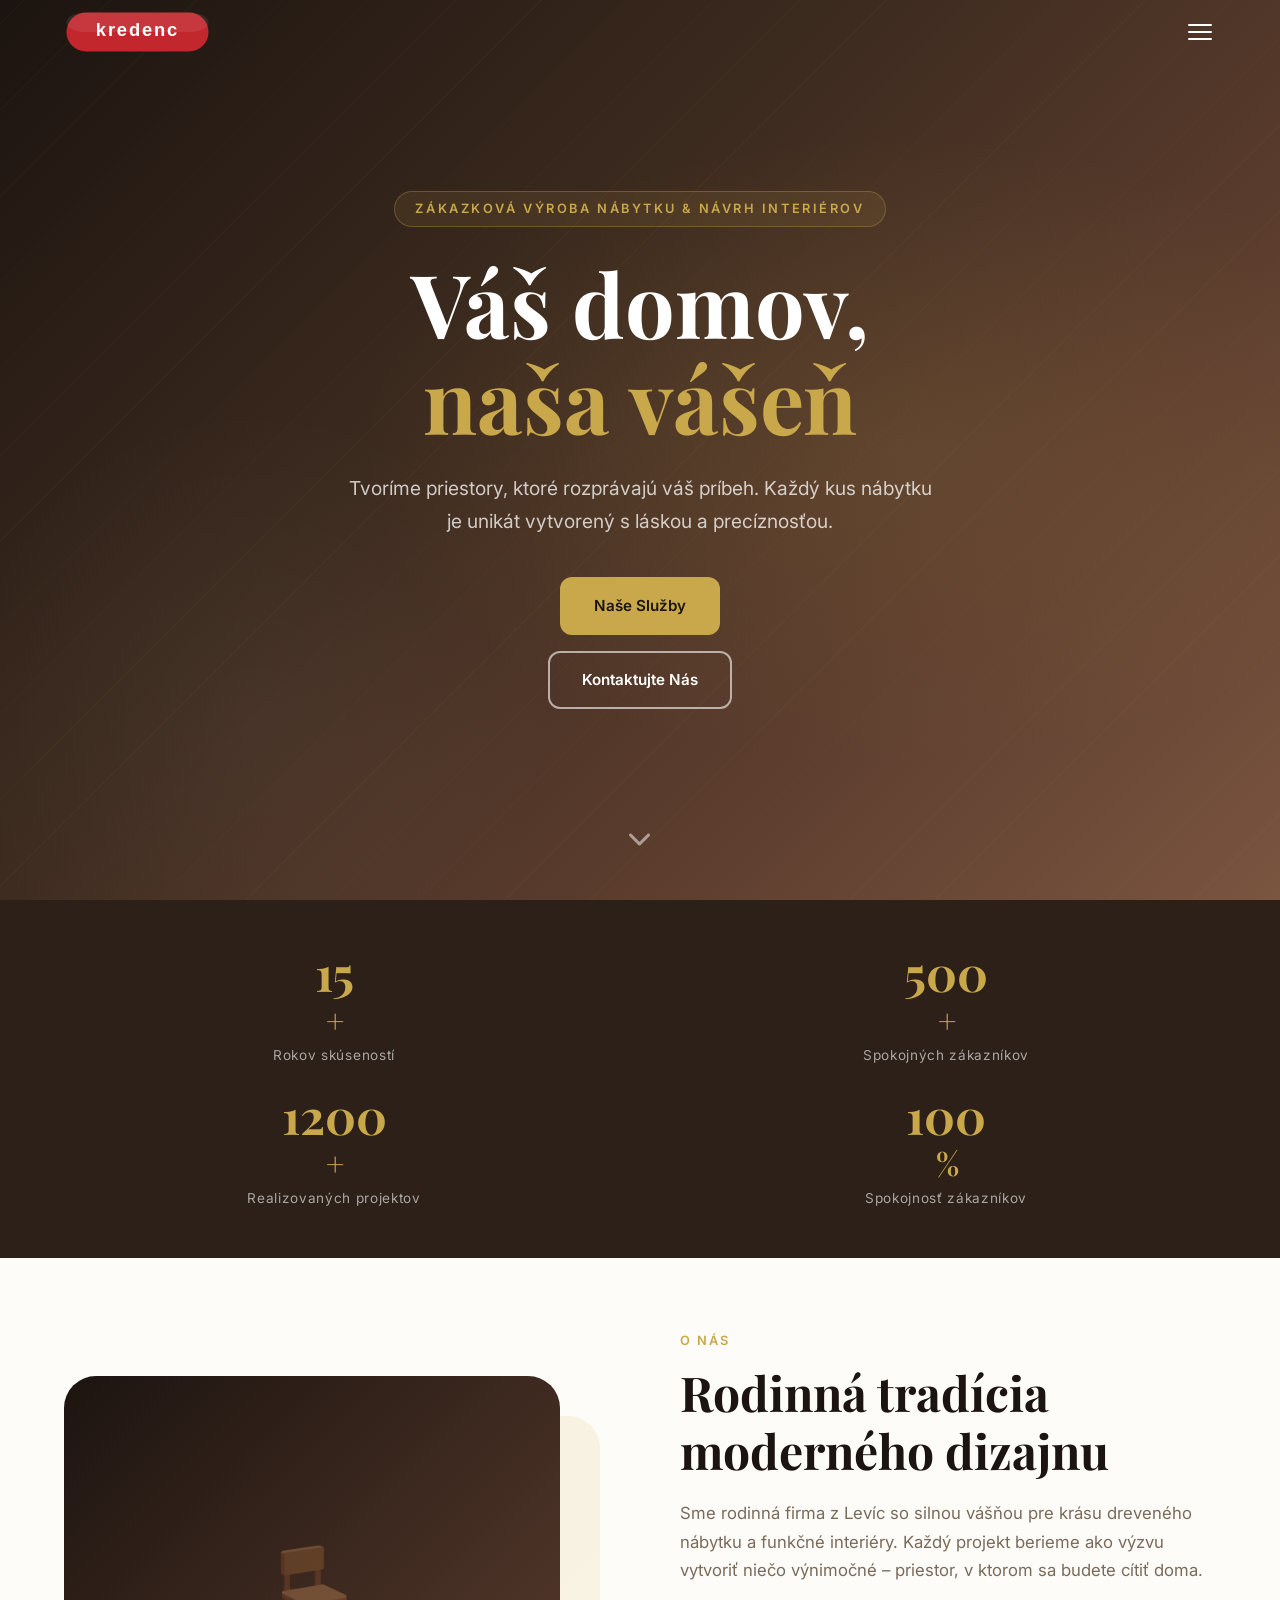
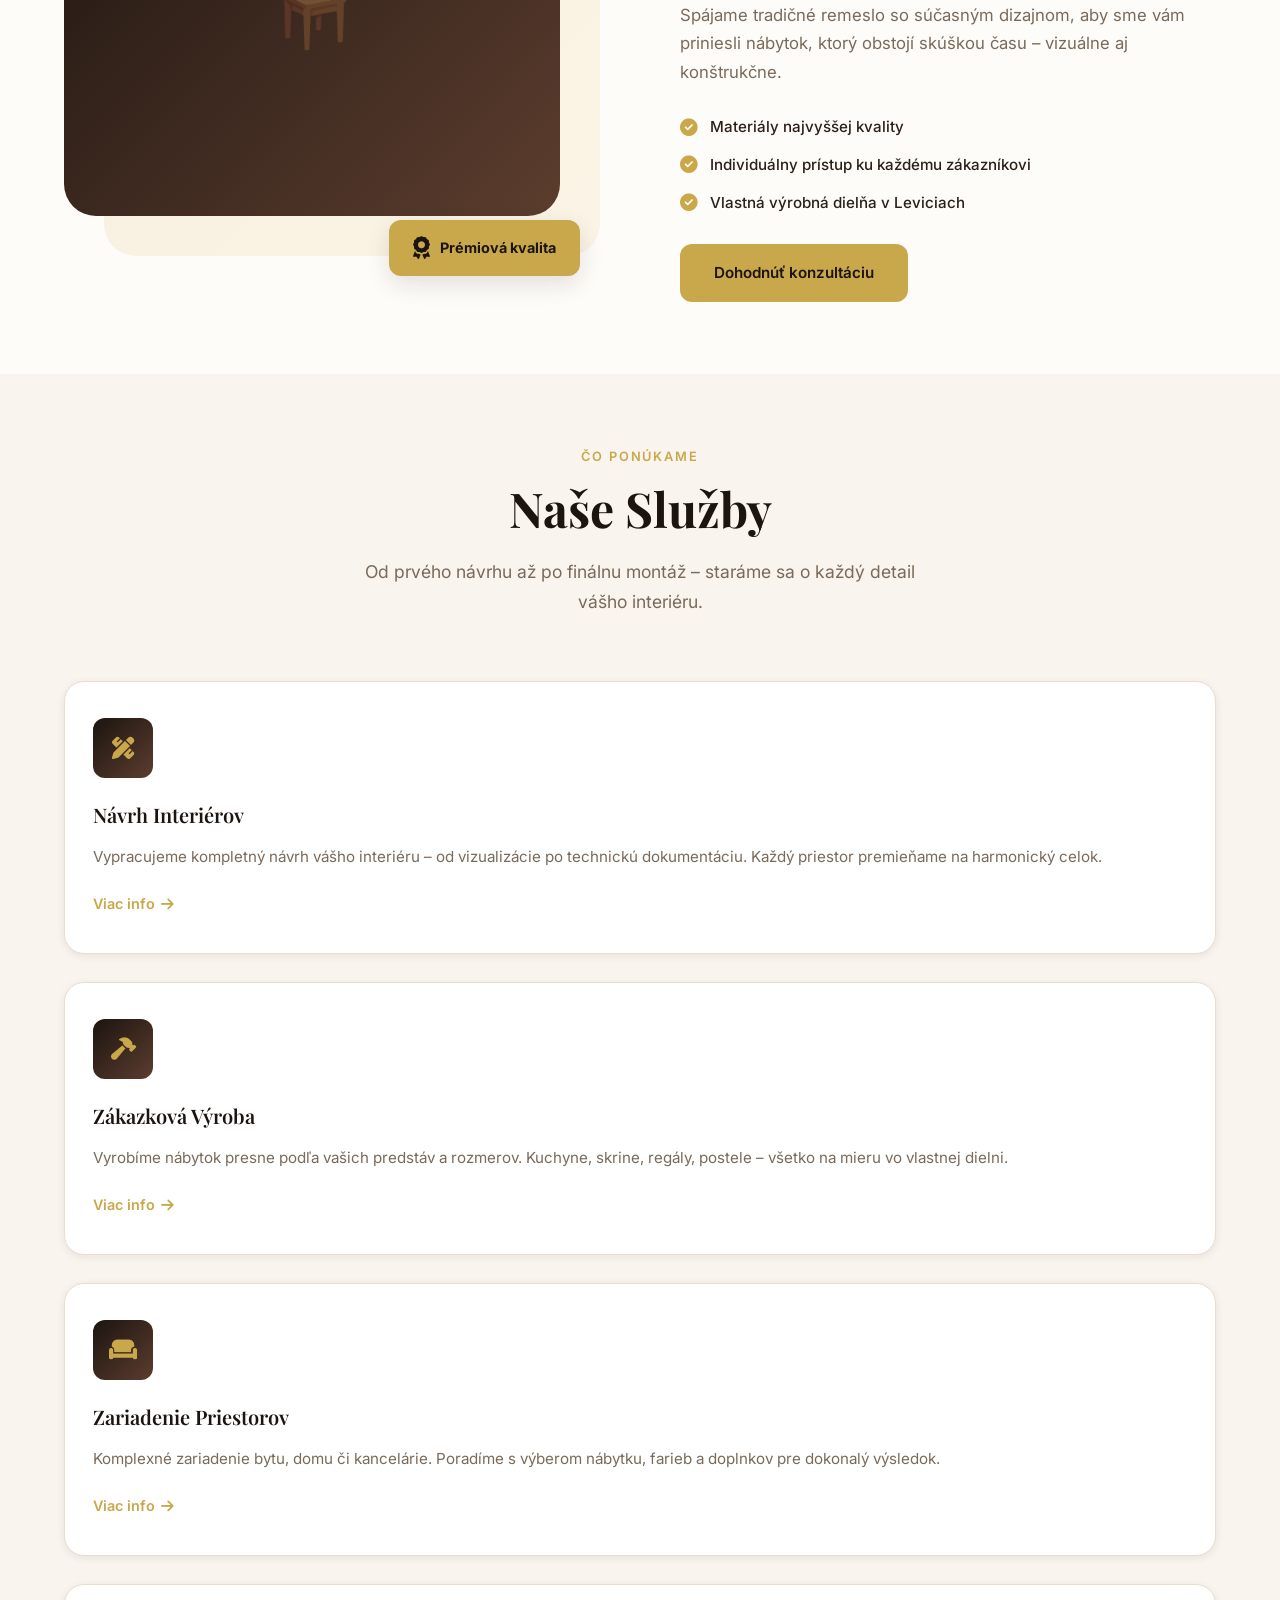
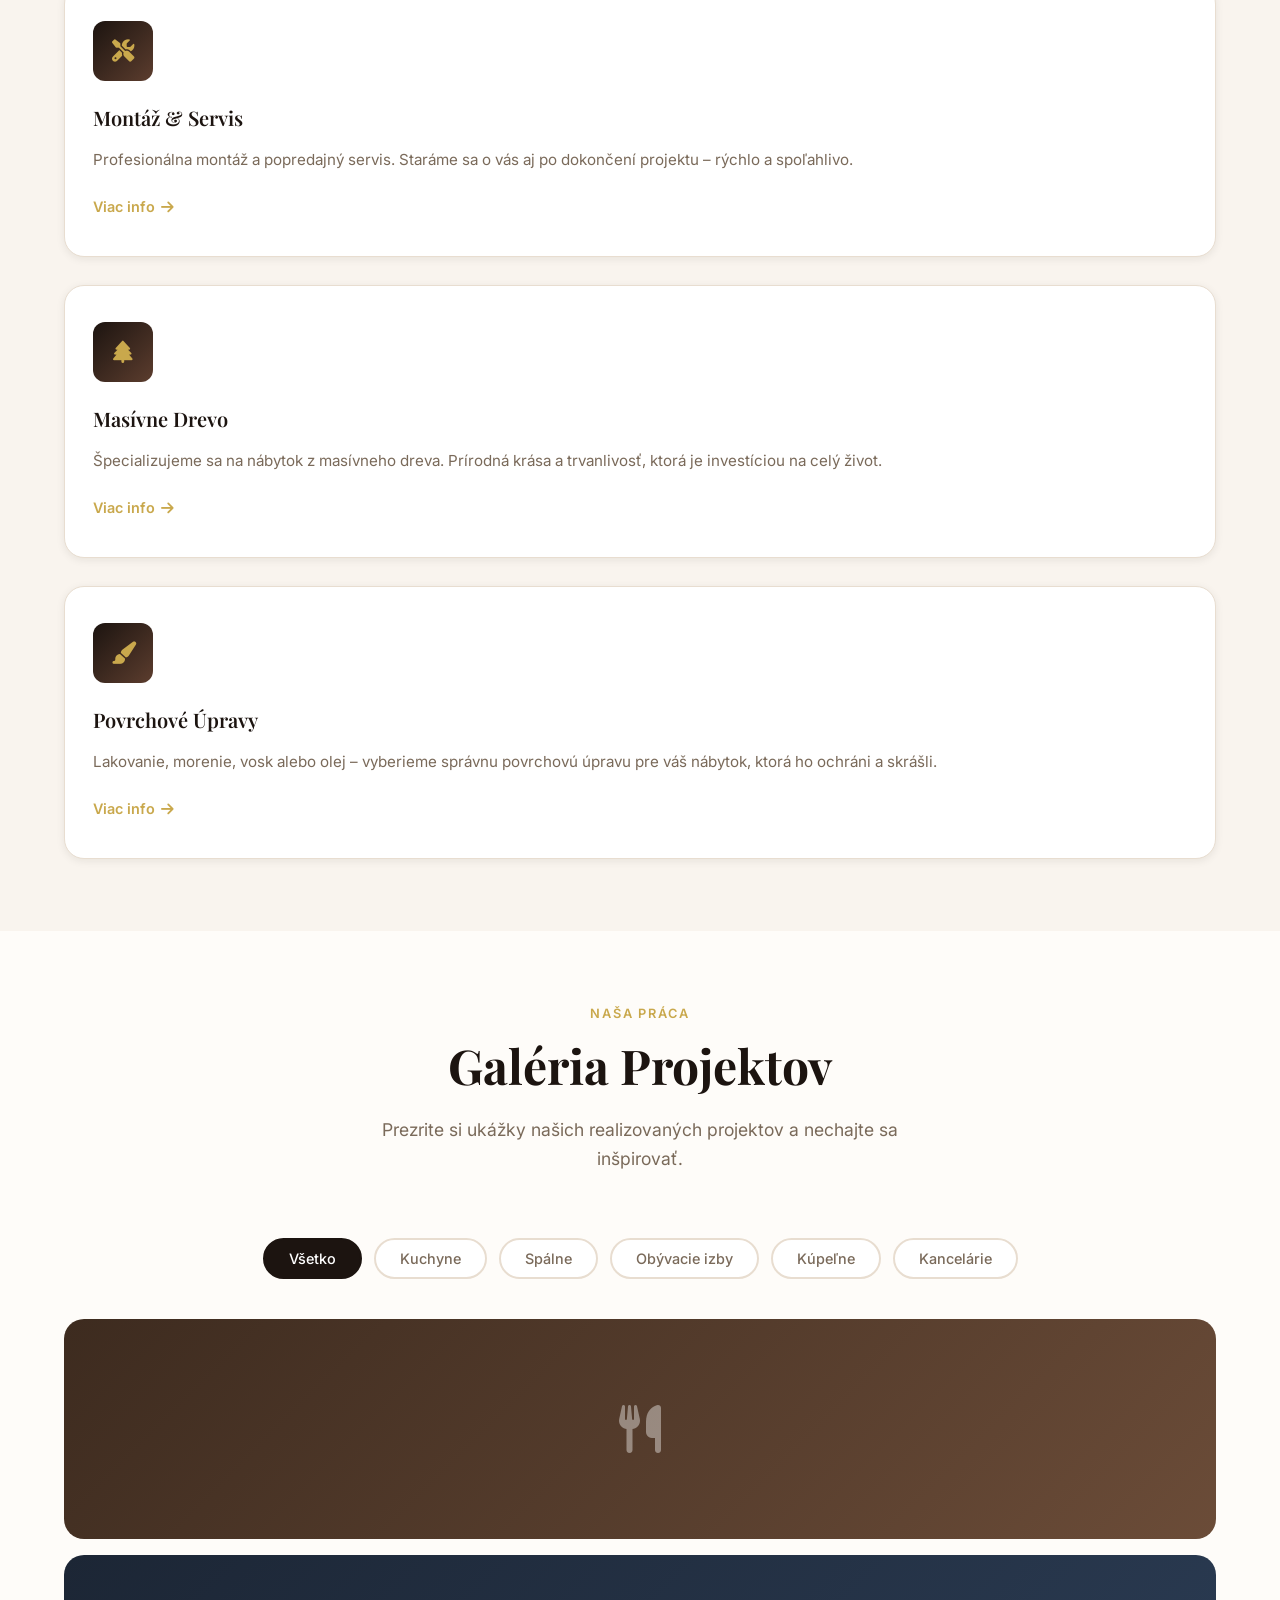
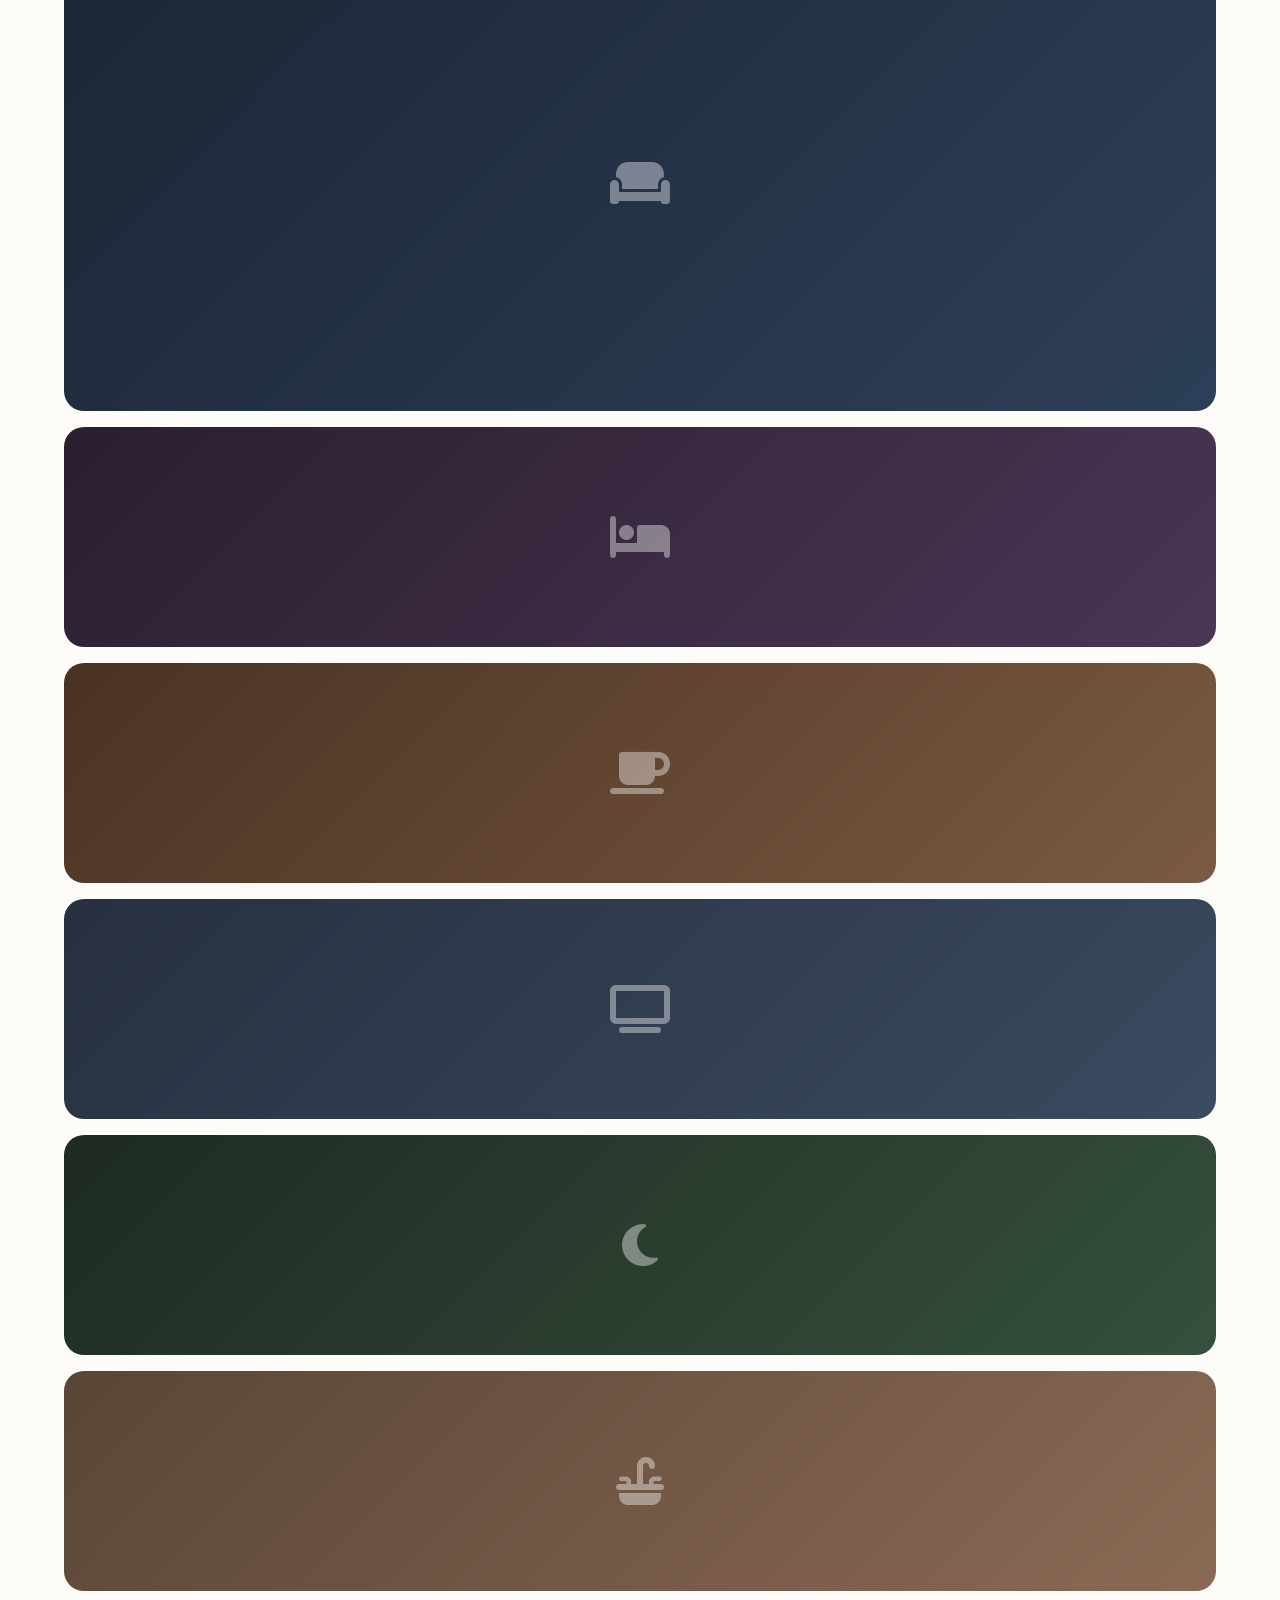
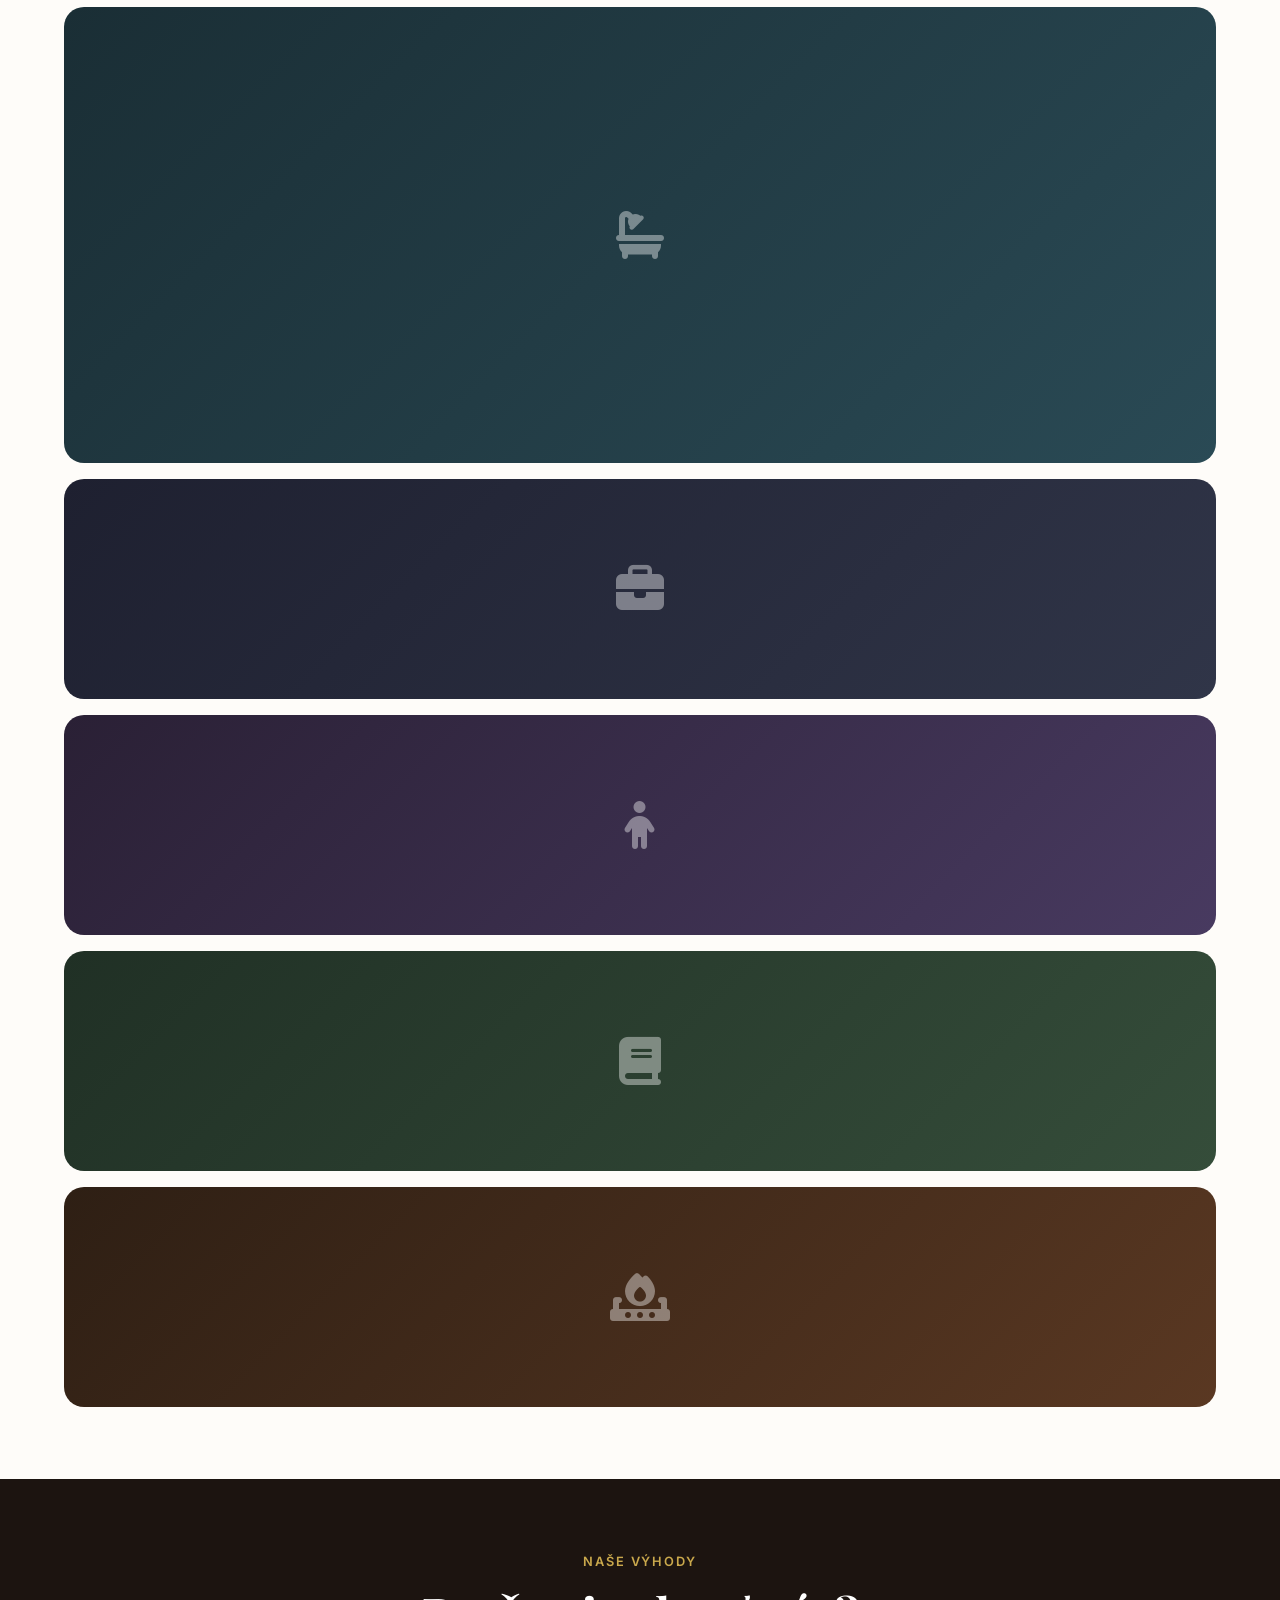
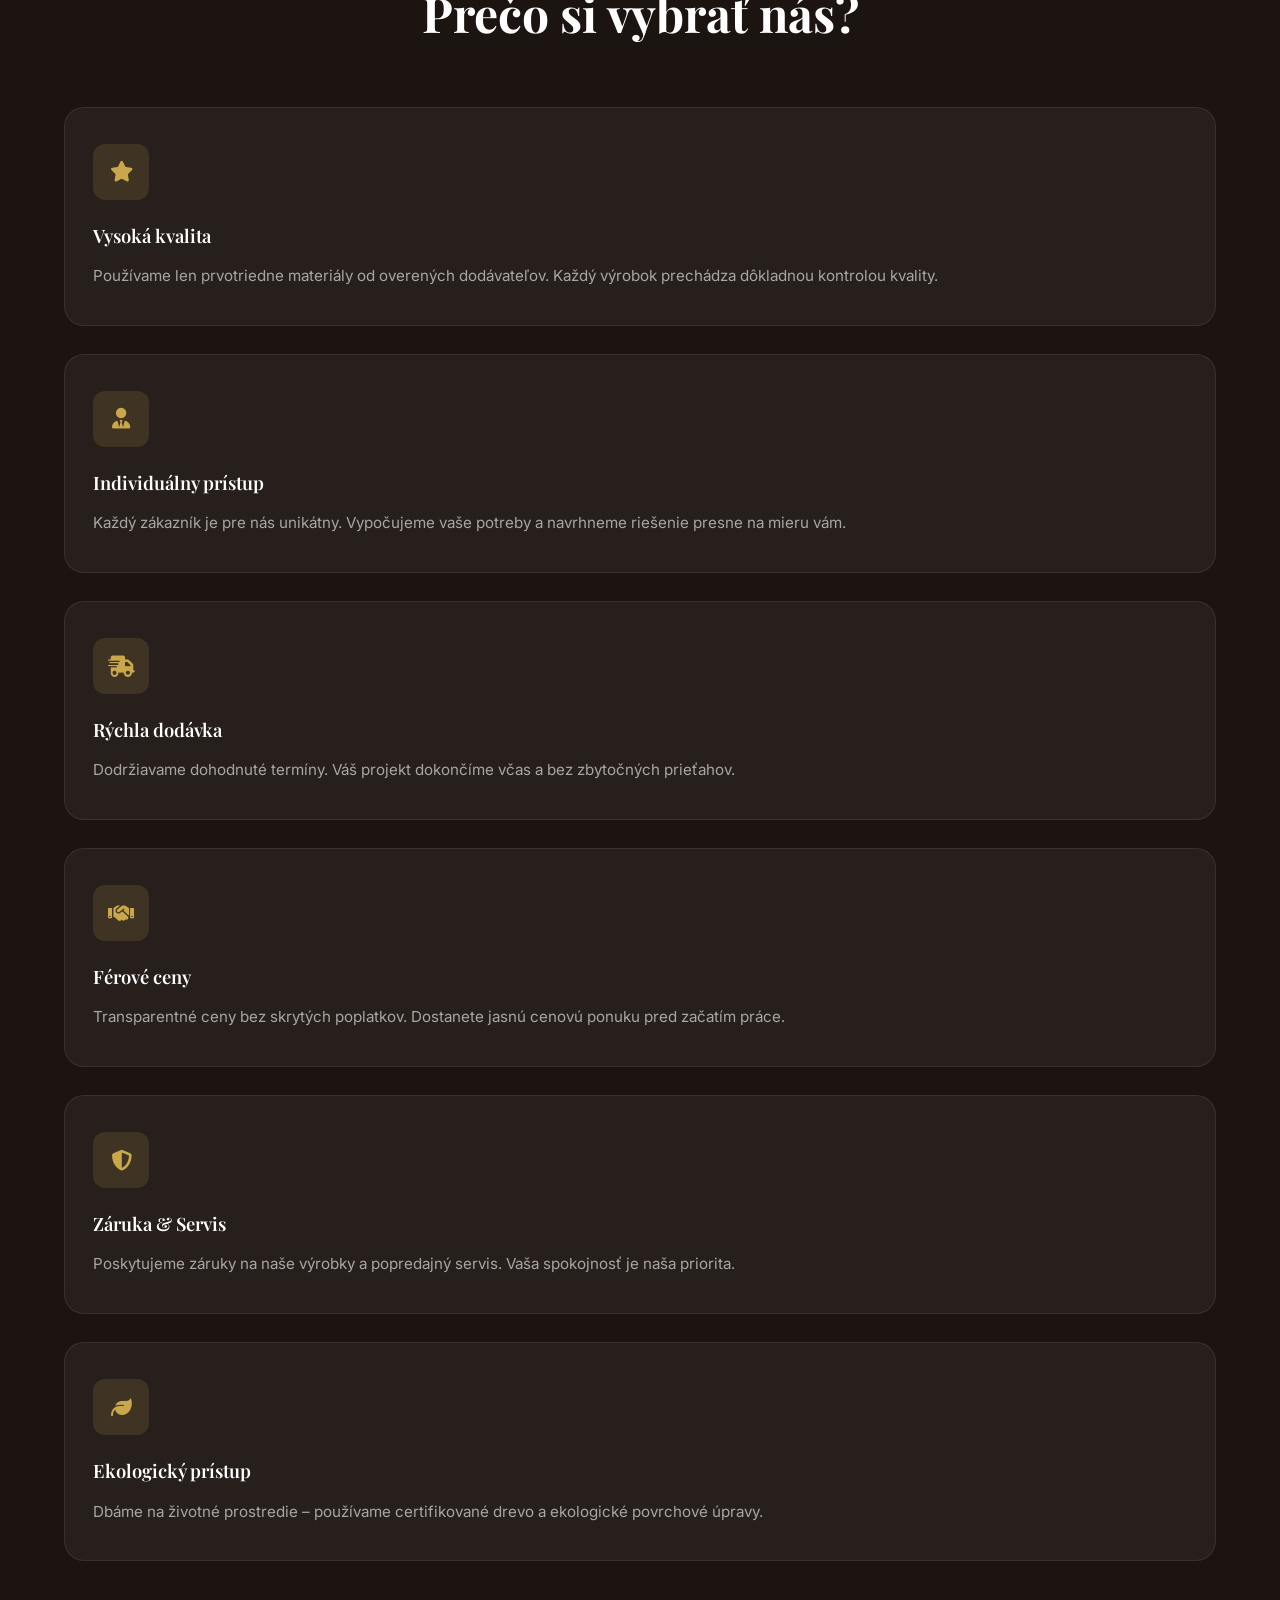
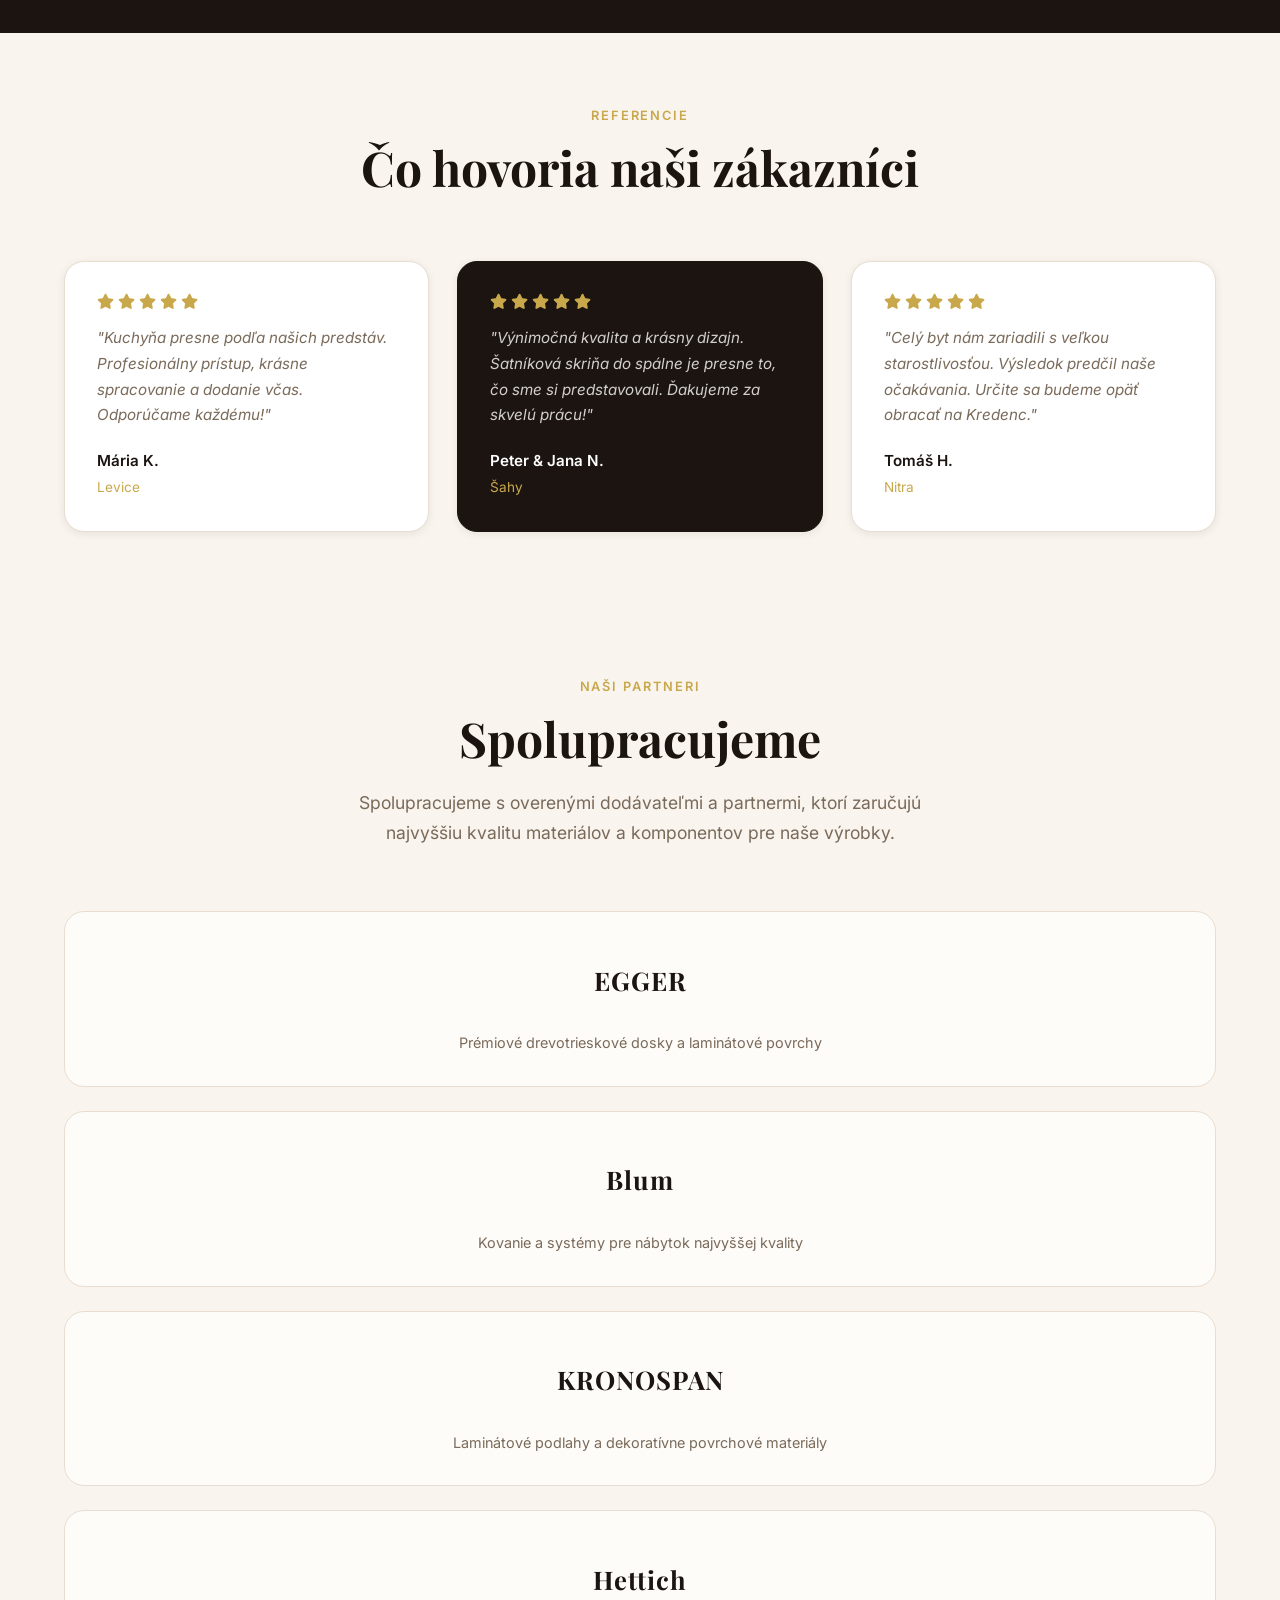
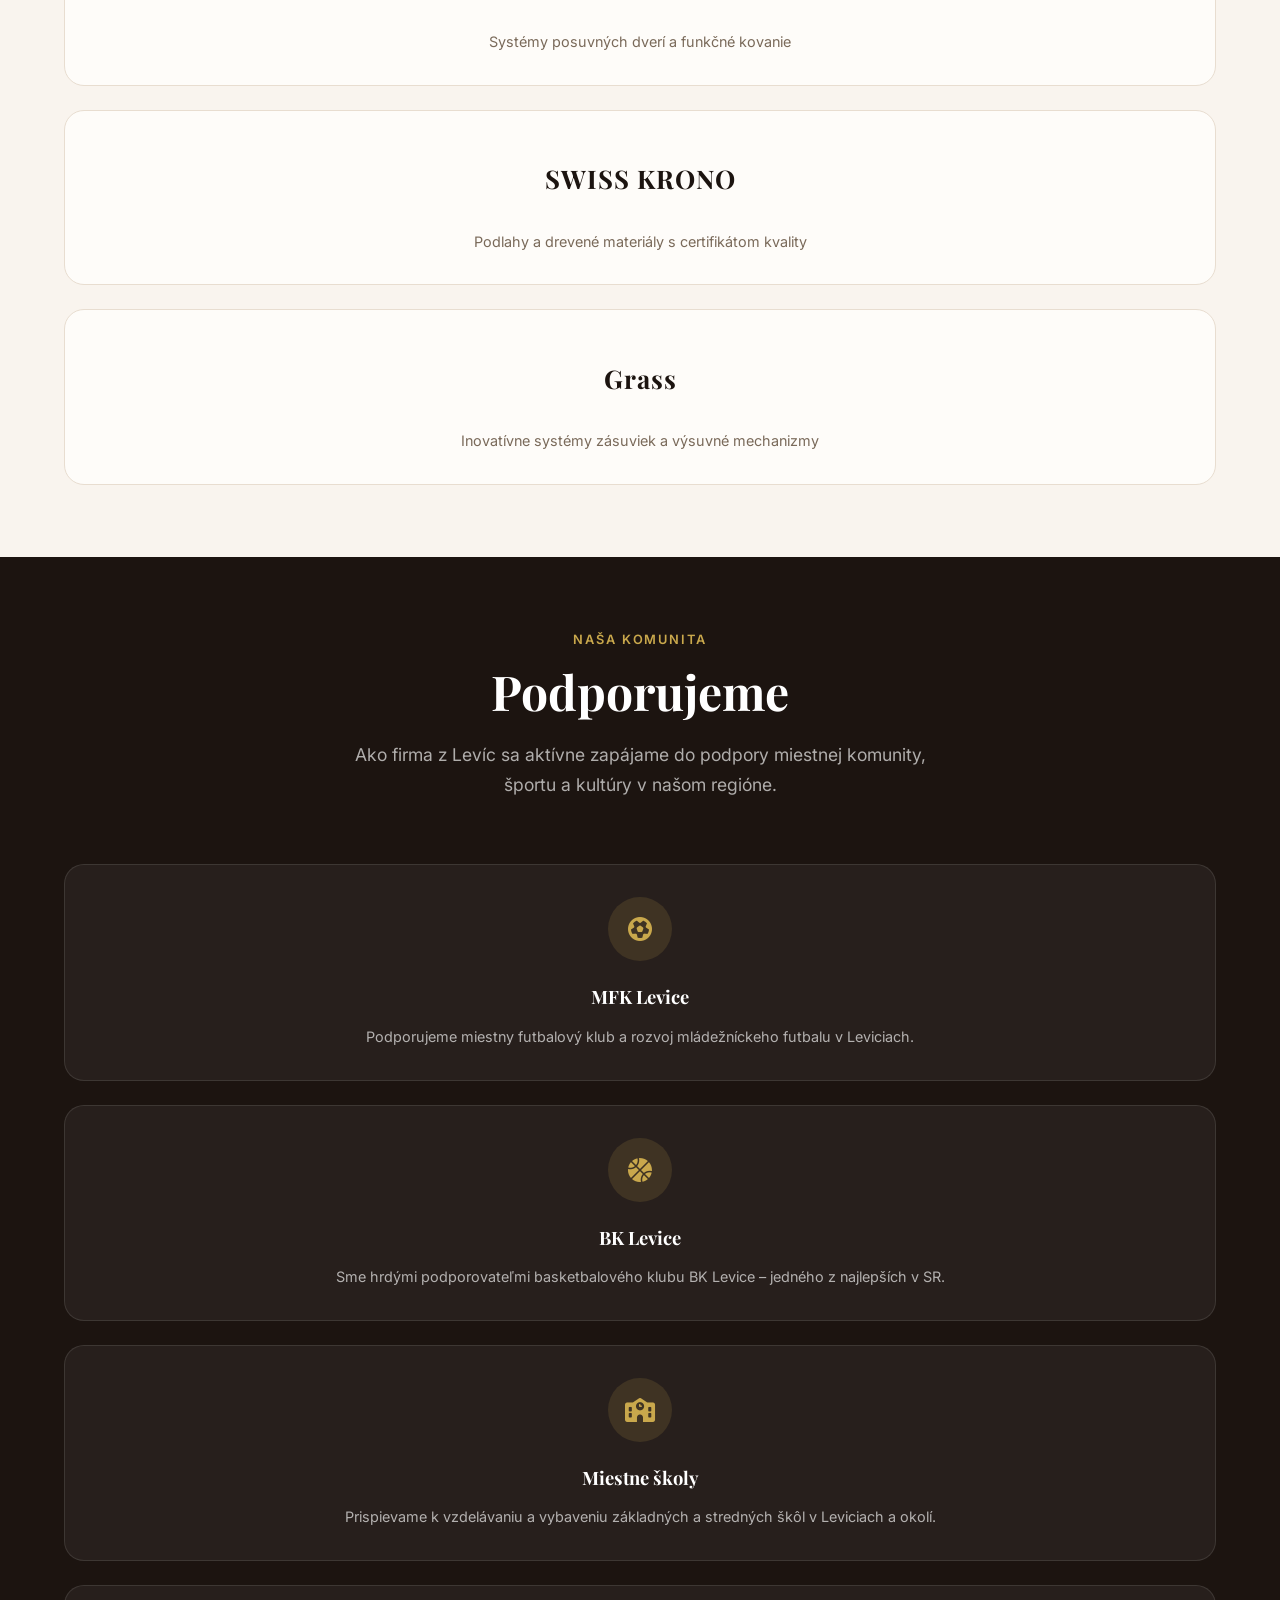
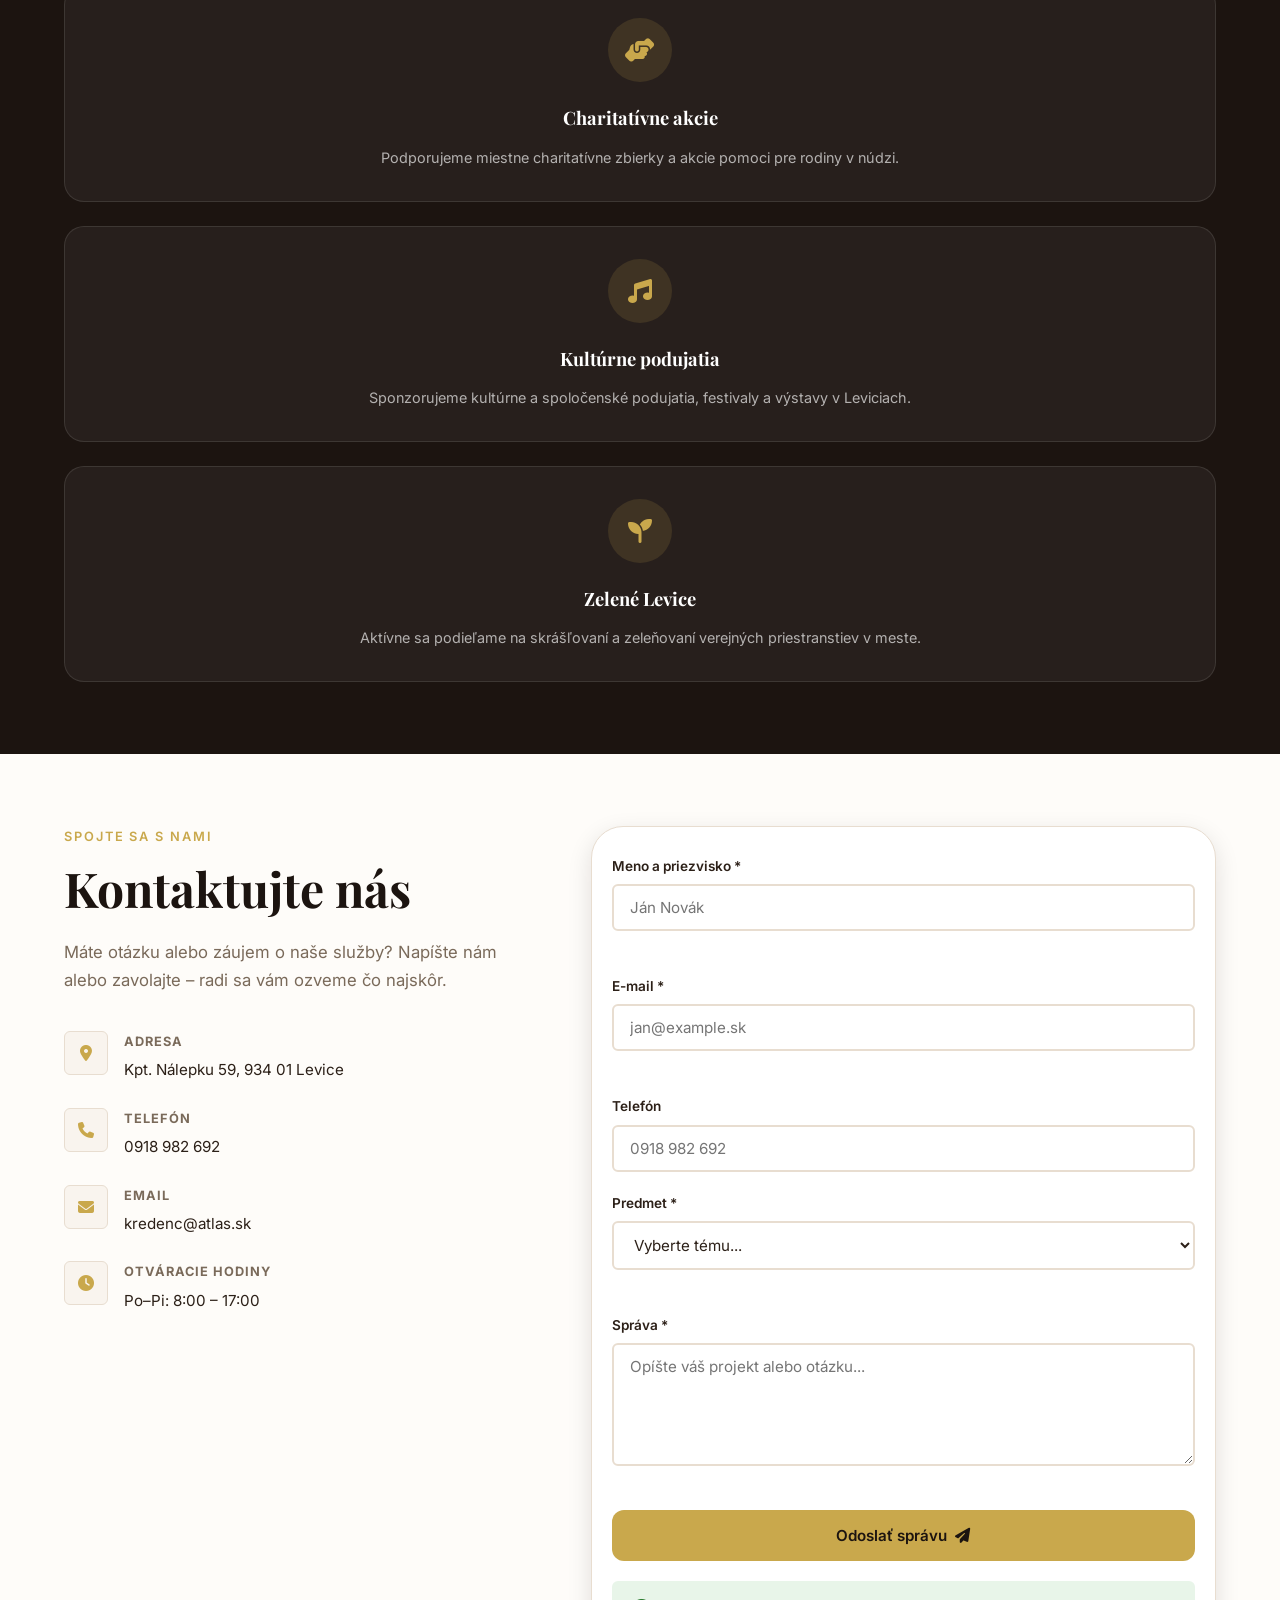
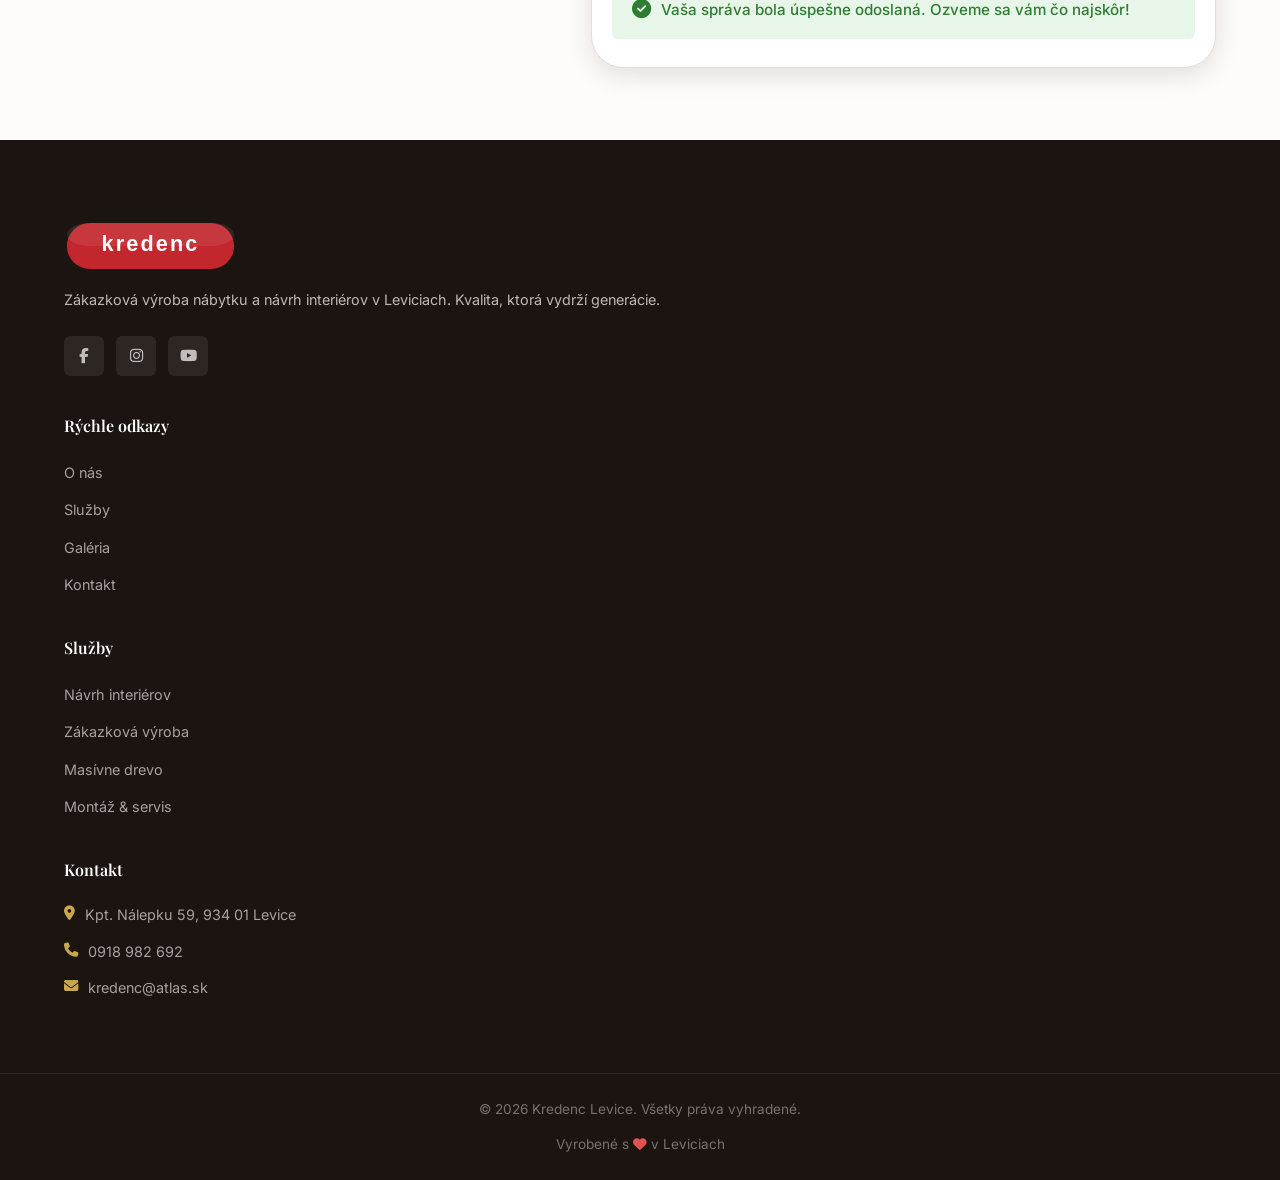
==== commit f14e4ccd: "Update contact info, add Spolupracujeme & Podporujeme sections, expand gallery Agent-Logs-Url: https" ====
--- a/index.html
+++ b/index.html
@@ -23,6 +23,8 @@
                 <li><a href="#about" class="nav-link">O nás</a></li>
                 <li><a href="#services" class="nav-link">Služby</a></li>
                 <li><a href="#gallery" class="nav-link">Galéria</a></li>
+                <li><a href="#partners" class="nav-link">Spolupracujeme</a></li>
+                <li><a href="#support" class="nav-link">Podporujeme</a></li>
                 <li><a href="#why-us" class="nav-link">Prečo my?</a></li>
                 <li><a href="#contact" class="nav-link nav-cta">Kontakt</a></li>
             </ul>
@@ -179,6 +181,8 @@
                 <button class="filter-btn" data-filter="kitchen">Kuchyne</button>
                 <button class="filter-btn" data-filter="bedroom">Spálne</button>
                 <button class="filter-btn" data-filter="living">Obývacie izby</button>
+                <button class="filter-btn" data-filter="bathroom">Kúpeľne</button>
+                <button class="filter-btn" data-filter="office">Kancelárie</button>
             </div>
             <div class="gallery-grid">
                 <div class="gallery-item" data-category="kitchen">
@@ -233,6 +237,60 @@
                     <div class="gallery-overlay">
                         <h4>Šatníková skriňa</h4>
                         <p>Šahy, 2024</p>
+                    </div>
+                </div>
+                <div class="gallery-item" data-category="kitchen">
+                    <div class="gallery-placeholder kitchen-3">
+                        <i class="fas fa-sink"></i>
+                    </div>
+                    <div class="gallery-overlay">
+                        <h4>Biela kuchyňa s ostrovom</h4>
+                        <p>Levice, 2024</p>
+                    </div>
+                </div>
+                <div class="gallery-item featured" data-category="bathroom">
+                    <div class="gallery-placeholder bathroom-1">
+                        <i class="fas fa-bath"></i>
+                    </div>
+                    <div class="gallery-overlay">
+                        <h4>Kúpeľňový nábytok</h4>
+                        <p>Levice, 2024</p>
+                    </div>
+                </div>
+                <div class="gallery-item" data-category="office">
+                    <div class="gallery-placeholder office-1">
+                        <i class="fas fa-briefcase"></i>
+                    </div>
+                    <div class="gallery-overlay">
+                        <h4>Kancelárska zostava</h4>
+                        <p>Nitra, 2024</p>
+                    </div>
+                </div>
+                <div class="gallery-item" data-category="bedroom">
+                    <div class="gallery-placeholder bedroom-3">
+                        <i class="fas fa-child"></i>
+                    </div>
+                    <div class="gallery-overlay">
+                        <h4>Detská izba</h4>
+                        <p>Levice, 2023</p>
+                    </div>
+                </div>
+                <div class="gallery-item" data-category="living">
+                    <div class="gallery-placeholder living-3">
+                        <i class="fas fa-book"></i>
+                    </div>
+                    <div class="gallery-overlay">
+                        <h4>Knižnica na mieru</h4>
+                        <p>Šahy, 2023</p>
+                    </div>
+                </div>
+                <div class="gallery-item" data-category="kitchen">
+                    <div class="gallery-placeholder kitchen-4">
+                        <i class="fas fa-fire-burner"></i>
+                    </div>
+                    <div class="gallery-overlay">
+                        <h4>Kuchyňa s jedálňou</h4>
+                        <p>Levice, 2025</p>
                     </div>
                 </div>
             </div>
@@ -319,6 +377,110 @@
                         <span>Nitra</span>
                     </footer>
                 </blockquote>
+            </div>
+        </div>
+    </section>
+
+    <!-- Partners / Spolupracujeme Section -->
+    <section id="partners" class="section partners">
+        <div class="container">
+            <div class="section-header">
+                <p class="section-label">Naši partneri</p>
+                <h2 class="section-title">Spolupracujeme</h2>
+                <p class="section-subtitle">Spolupracujeme s overenými dodávateľmi a partnermi, ktorí zaručujú najvyššiu kvalitu materiálov a komponentov pre naše výrobky.</p>
+            </div>
+            <div class="partners-grid">
+                <div class="partner-card">
+                    <div class="partner-logo">
+                        <span class="partner-name">EGGER</span>
+                    </div>
+                    <p class="partner-desc">Prémiové drevotrieskové dosky a laminátové povrchy</p>
+                </div>
+                <div class="partner-card">
+                    <div class="partner-logo">
+                        <span class="partner-name">Blum</span>
+                    </div>
+                    <p class="partner-desc">Kovanie a systémy pre nábytok najvyššej kvality</p>
+                </div>
+                <div class="partner-card">
+                    <div class="partner-logo">
+                        <span class="partner-name">KRONOSPAN</span>
+                    </div>
+                    <p class="partner-desc">Laminátové podlahy a dekoratívne povrchové materiály</p>
+                </div>
+                <div class="partner-card">
+                    <div class="partner-logo">
+                        <span class="partner-name">Hettich</span>
+                    </div>
+                    <p class="partner-desc">Systémy posuvných dverí a funkčné kovanie</p>
+                </div>
+                <div class="partner-card">
+                    <div class="partner-logo">
+                        <span class="partner-name">SWISS KRONO</span>
+                    </div>
+                    <p class="partner-desc">Podlahy a drevené materiály s certifikátom kvality</p>
+                </div>
+                <div class="partner-card">
+                    <div class="partner-logo">
+                        <span class="partner-name">Grass</span>
+                    </div>
+                    <p class="partner-desc">Inovatívne systémy zásuviek a výsuvné mechanizmy</p>
+                </div>
+            </div>
+        </div>
+    </section>
+
+    <!-- Support / Podporujeme Section -->
+    <section id="support" class="section support">
+        <div class="container">
+            <div class="section-header">
+                <p class="section-label">Naša komunita</p>
+                <h2 class="section-title">Podporujeme</h2>
+                <p class="section-subtitle">Ako firma z Levíc sa aktívne zapájame do podpory miestnej komunity, športu a kultúry v našom regióne.</p>
+            </div>
+            <div class="support-grid">
+                <div class="support-card">
+                    <div class="support-icon">
+                        <i class="fas fa-futbol"></i>
+                    </div>
+                    <h3>MFK Levice</h3>
+                    <p>Podporujeme miestny futbalový klub a rozvoj mládežníckeho futbalu v Leviciach.</p>
+                </div>
+                <div class="support-card">
+                    <div class="support-icon">
+                        <i class="fas fa-basketball-ball"></i>
+                    </div>
+                    <h3>BK Levice</h3>
+                    <p>Sme hrdými podporovateľmi basketbalového klubu BK Levice – jedného z najlepších v SR.</p>
+                </div>
+                <div class="support-card">
+                    <div class="support-icon">
+                        <i class="fas fa-school"></i>
+                    </div>
+                    <h3>Miestne školy</h3>
+                    <p>Prispievame k vzdelávaniu a vybaveniu základných a stredných škôl v Leviciach a okolí.</p>
+                </div>
+                <div class="support-card">
+                    <div class="support-icon">
+                        <i class="fas fa-hands-helping"></i>
+                    </div>
+                    <h3>Charitatívne akcie</h3>
+                    <p>Podporujeme miestne charitatívne zbierky a akcie pomoci pre rodiny v núdzi.</p>
+                </div>
+                <div class="support-card">
+                    <div class="support-icon">
+                        <i class="fas fa-music"></i>
+                    </div>
+                    <h3>Kultúrne podujatia</h3>
+                    <p>Sponzorujeme kultúrne a spoločenské podujatia, festivaly a výstavy v Leviciach.</p>
+                </div>
+                <div class="support-card">
+                    <div class="support-icon">
+                        <i class="fas fa-seedling"></i>
+                    </div>
+                    <h3>Zelené Levice</h3>
+                    <p>Aktívne sa podieľame na skrášľovaní a zeleňovaní verejných priestranstiev v meste.</p>
+                </div>
             </div>
         </div>
     </section>
@@ -336,21 +498,21 @@
                             <div class="contact-icon"><i class="fas fa-map-marker-alt"></i></div>
                             <div>
                                 <strong>Adresa</strong>
-                                <span>Saratovská 2, Levice</span>
+                                <span>Kpt. Nálepku 59, 934 01 Levice</span>
                             </div>
                         </li>
                         <li>
                             <div class="contact-icon"><i class="fas fa-phone"></i></div>
                             <div>
                                 <strong>Telefón</strong>
-                                <span><a href="tel:+421900000000">+421 900 000 000</a></span>
+                                <span><a href="tel:+421918982692">0918 982 692</a></span>
                             </div>
                         </li>
                         <li>
                             <div class="contact-icon"><i class="fas fa-envelope"></i></div>
                             <div>
                                 <strong>Email</strong>
-                                <span><a href="mailto:info@kredenc-levice.sk">info@kredenc-levice.sk</a></span>
+                                <span><a href="mailto:kredenc@atlas.sk">kredenc@atlas.sk</a></span>
                             </div>
                         </li>
                         <li>
@@ -378,7 +540,7 @@
                         </div>
                         <div class="form-group">
                             <label for="phone">Telefón</label>
-                            <input type="tel" id="phone" name="phone" placeholder="+421 900 000 000">
+                            <input type="tel" id="phone" name="phone" placeholder="0918 982 692">
                         </div>
                         <div class="form-group">
                             <label for="subject">Predmet *</label>
@@ -447,9 +609,9 @@
                     <div class="footer-contact">
                         <h4>Kontakt</h4>
                         <address>
-                            <p><i class="fas fa-map-marker-alt"></i> Saratovská 2, Levice</p>
-                            <p><i class="fas fa-phone"></i> <a href="tel:+421900000000">+421 900 000 000</a></p>
-                            <p><i class="fas fa-envelope"></i> <a href="mailto:info@kredenc-levice.sk">info@kredenc-levice.sk</a></p>
+                            <p><i class="fas fa-map-marker-alt"></i> Kpt. Nálepku 59, 934 01 Levice</p>
+                            <p><i class="fas fa-phone"></i> <a href="tel:+421918982692">0918 982 692</a></p>
+                            <p><i class="fas fa-envelope"></i> <a href="mailto:kredenc@atlas.sk">kredenc@atlas.sk</a></p>
                         </address>
                     </div>
                 </div>
--- a/styles.css
+++ b/styles.css
@@ -668,10 +668,16 @@
 
 .kitchen-1 { background: linear-gradient(135deg, #3d2b1f, #6b4c38); }
 .kitchen-2 { background: linear-gradient(135deg, #4a3222, #7a5a42); }
+.kitchen-3 { background: linear-gradient(135deg, #5a4535, #8a6a55); }
+.kitchen-4 { background: linear-gradient(135deg, #2e1f14, #5a3822); }
 .living-1  { background: linear-gradient(135deg, #1c2635, #2d3f58); }
 .living-2  { background: linear-gradient(135deg, #283040, #3a4a60); }
+.living-3  { background: linear-gradient(135deg, #203025, #354d3a); }
 .bedroom-1 { background: linear-gradient(135deg, #2a1f2e, #4a3555); }
 .bedroom-2 { background: linear-gradient(135deg, #1e2a22, #35503c); }
+.bedroom-3 { background: linear-gradient(135deg, #2a2035, #483a60); }
+.bathroom-1 { background: linear-gradient(135deg, #1a2e35, #2a4a55); }
+.office-1  { background: linear-gradient(135deg, #1e2030, #303548); }
 
 .gallery-overlay {
     position: absolute;
@@ -992,6 +998,122 @@
     flex-shrink: 0;
 }
 
+/* ===== Partners Section ===== */
+.partners {
+    background: var(--color-cream);
+}
+
+.partners-grid {
+    display: grid;
+    grid-template-columns: repeat(3, 1fr);
+    gap: 24px;
+    margin-top: 48px;
+}
+
+.partner-card {
+    background: var(--color-warm-white);
+    border: 1px solid var(--color-border);
+    border-radius: var(--radius-lg);
+    padding: 32px 24px;
+    text-align: center;
+    transition: transform var(--transition), box-shadow var(--transition);
+}
+
+.partner-card:hover {
+    transform: translateY(-4px);
+    box-shadow: var(--shadow-md);
+}
+
+.partner-logo {
+    display: flex;
+    align-items: center;
+    justify-content: center;
+    height: 72px;
+    margin-bottom: 16px;
+}
+
+.partner-name {
+    font-family: var(--font-heading);
+    font-size: 1.6rem;
+    font-weight: 700;
+    color: var(--color-dark);
+    letter-spacing: 1px;
+}
+
+.partner-desc {
+    font-size: 0.9rem;
+    color: var(--color-text-muted);
+    line-height: 1.5;
+}
+
+/* ===== Support Section ===== */
+.support {
+    background: var(--color-dark);
+}
+
+.support .section-label {
+    color: var(--color-gold);
+}
+
+.support .section-title {
+    color: #fff;
+}
+
+.support .section-subtitle {
+    color: rgba(255,255,255,0.65);
+}
+
+.support-grid {
+    display: grid;
+    grid-template-columns: repeat(3, 1fr);
+    gap: 24px;
+    margin-top: 48px;
+}
+
+.support-card {
+    background: rgba(255,255,255,0.05);
+    border: 1px solid rgba(255,255,255,0.1);
+    border-radius: var(--radius-lg);
+    padding: 32px 24px;
+    text-align: center;
+    transition: transform var(--transition), background var(--transition);
+}
+
+.support-card:hover {
+    transform: translateY(-4px);
+    background: rgba(201,168,76,0.1);
+    border-color: var(--color-gold);
+}
+
+.support-icon {
+    width: 64px;
+    height: 64px;
+    background: rgba(201,168,76,0.15);
+    border-radius: 50%;
+    display: flex;
+    align-items: center;
+    justify-content: center;
+    margin: 0 auto 20px;
+}
+
+.support-icon i {
+    font-size: 1.5rem;
+    color: var(--color-gold);
+}
+
+.support-card h3 {
+    font-family: var(--font-heading);
+    font-size: 1.15rem;
+    color: #fff;
+    margin-bottom: 12px;
+}
+
+.support-card p {
+    font-size: 0.9rem;
+    color: rgba(255,255,255,0.65);
+    line-height: 1.6;
+}
+
 /* ===== Footer ===== */
 .footer {
     background: var(--color-dark);
@@ -1195,12 +1317,18 @@
         gap: 48px;
     }
 
+    .partners-grid {
+        grid-template-columns: repeat(2, 1fr);
+    }
+
+    .support-grid {
+        grid-template-columns: repeat(2, 1fr);
+    }
+
     .footer-grid {
         grid-template-columns: repeat(2, 1fr);
     }
 }
-
-@media (max-width: 768px) {
     :root {
         --navbar-height: 64px;
     }
@@ -1229,7 +1357,7 @@
     }
 
     .nav-links.open {
-        max-height: 400px;
+        max-height: 520px;
         padding: 12px 0 20px;
     }
 
@@ -1274,6 +1402,12 @@
         grid-template-columns: 1fr;
     }
 
+    /* Partners & Support */
+    .partners-grid,
+    .support-grid {
+        grid-template-columns: 1fr;
+    }
+
     /* Contact form */
     .contact-form-wrap {
         padding: 28px 20px;
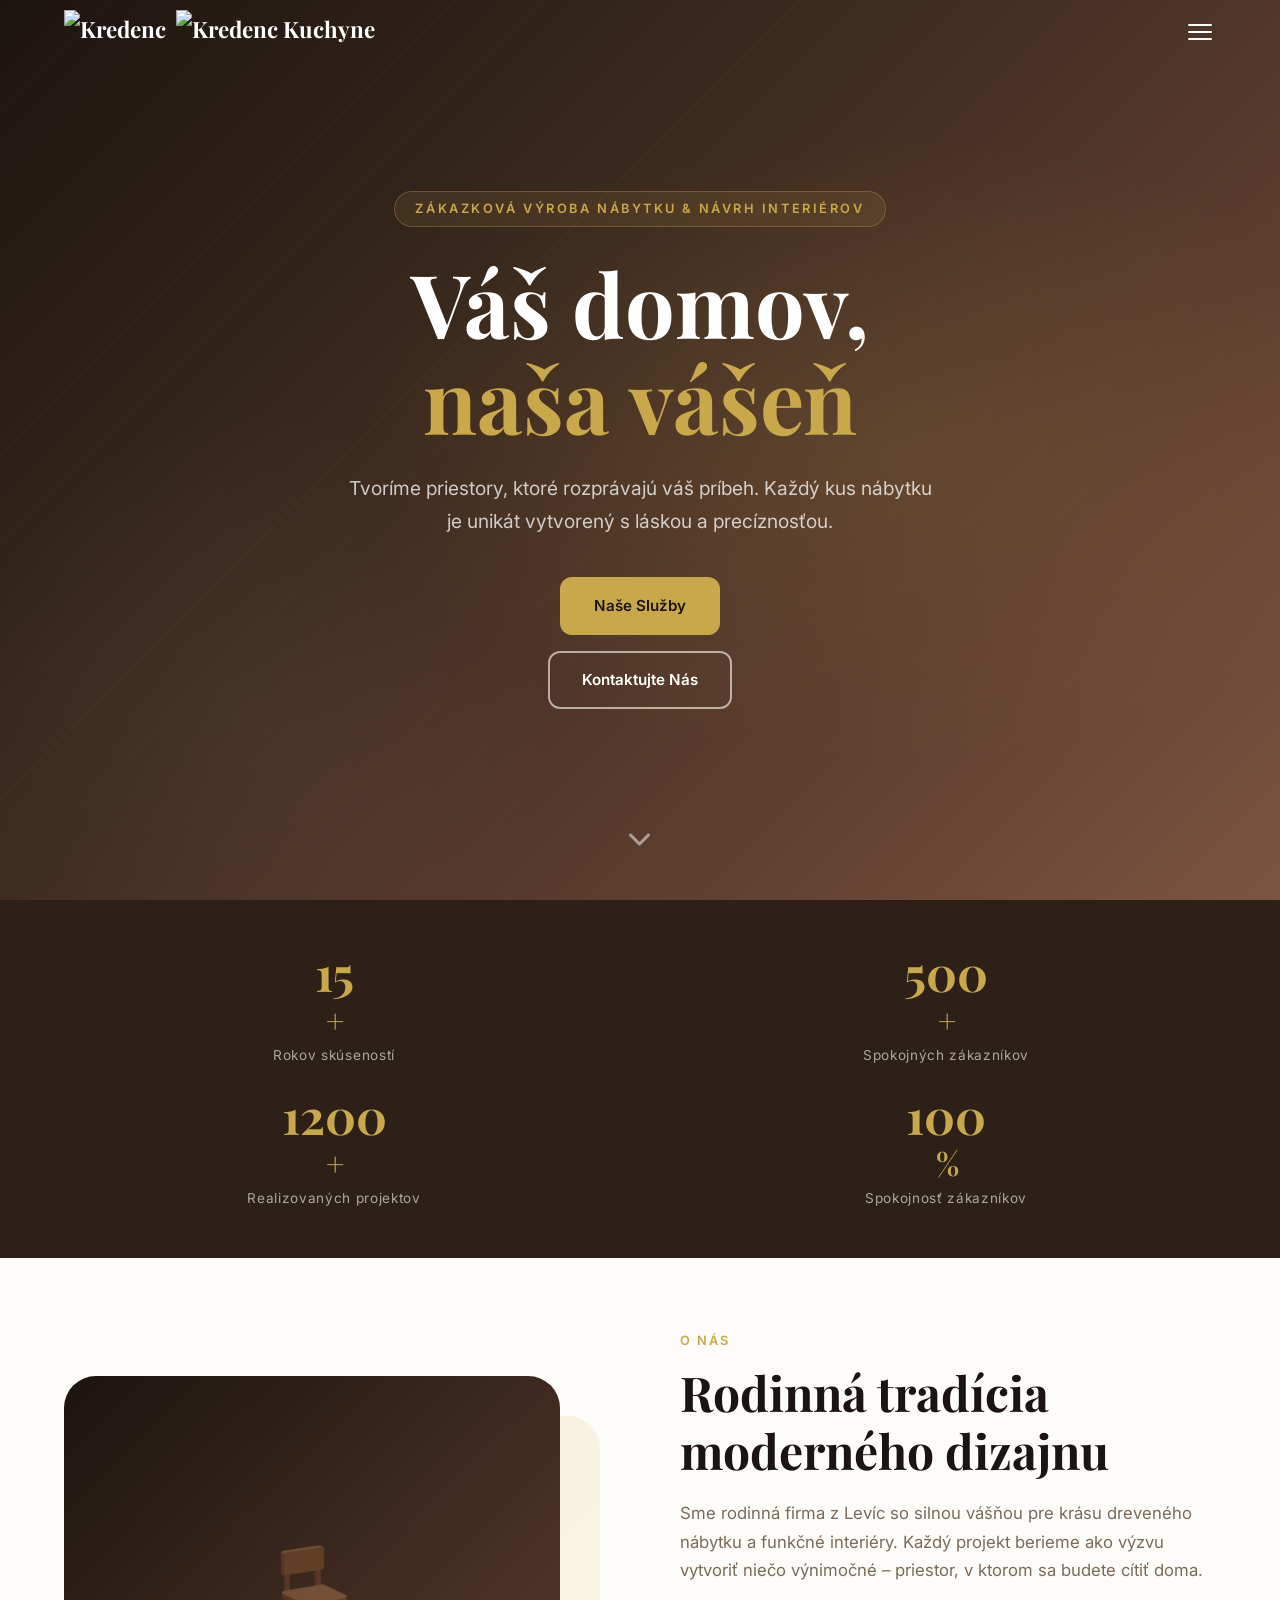
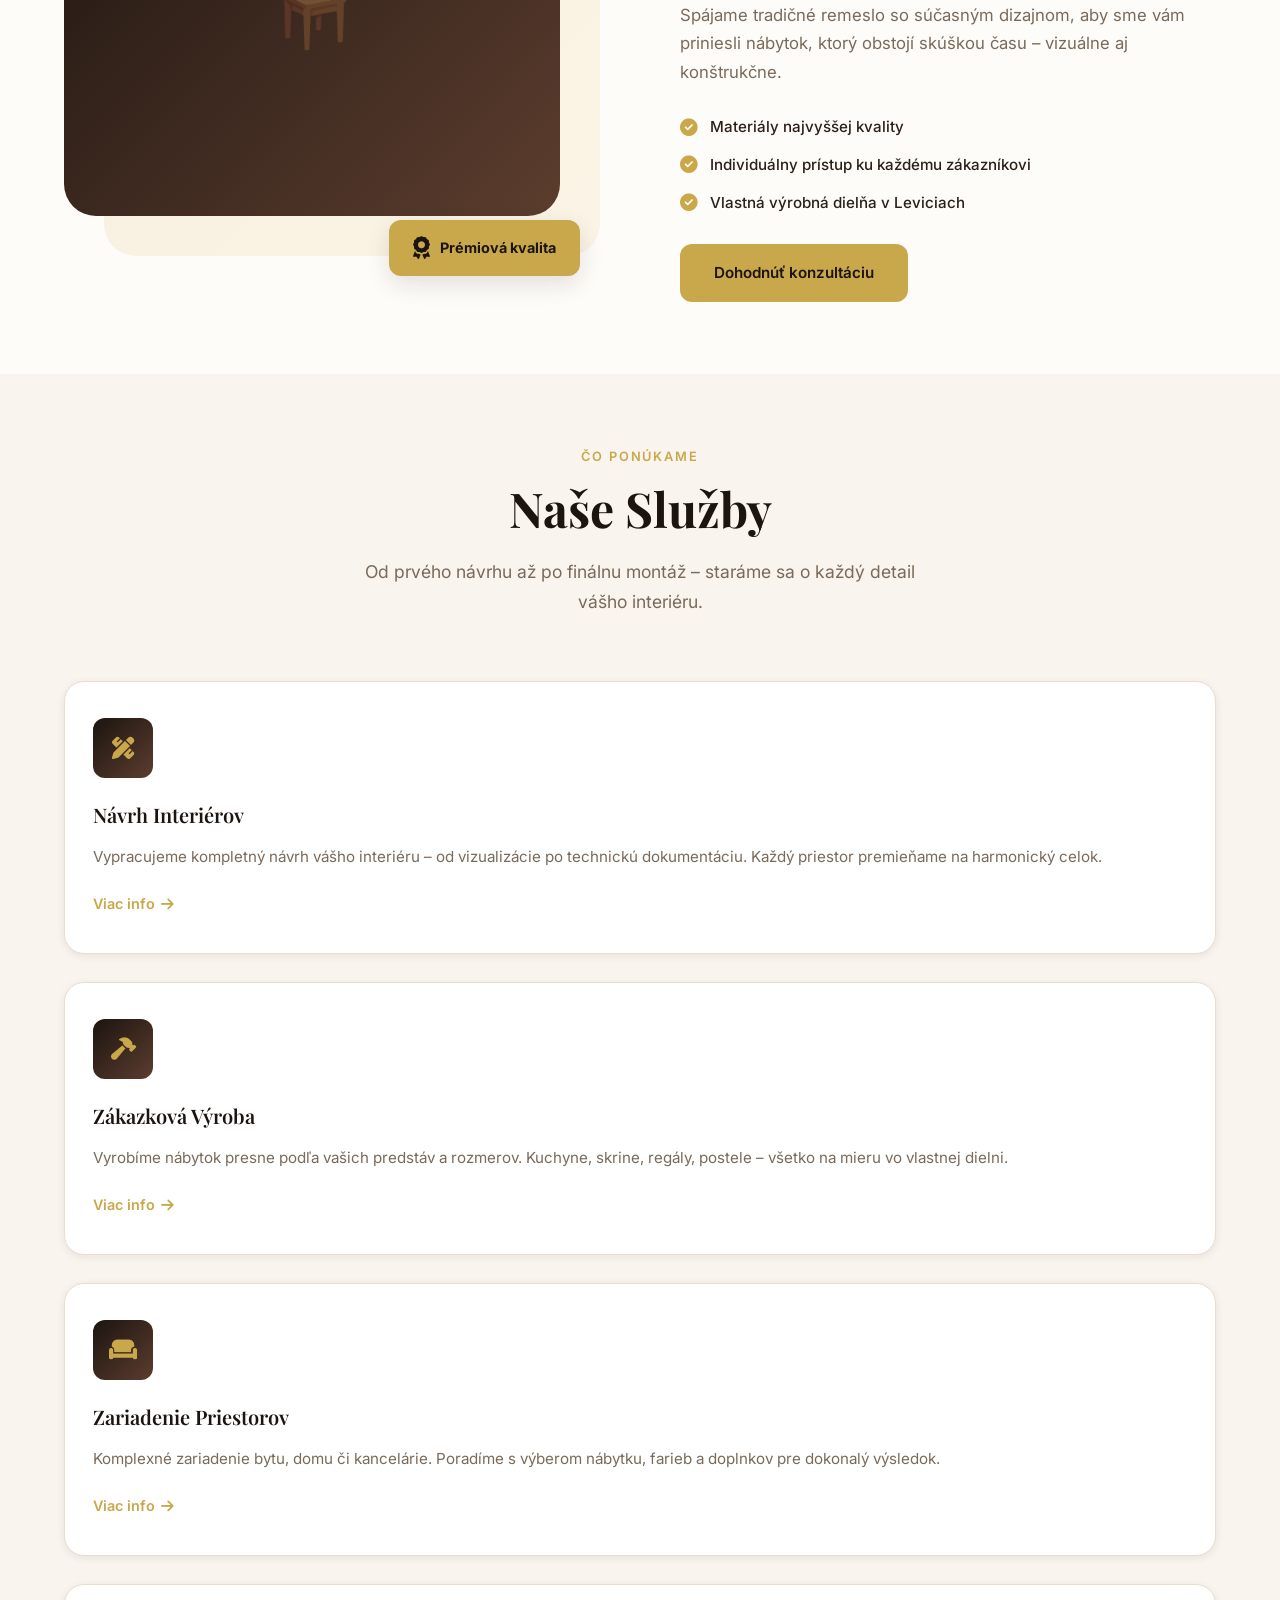
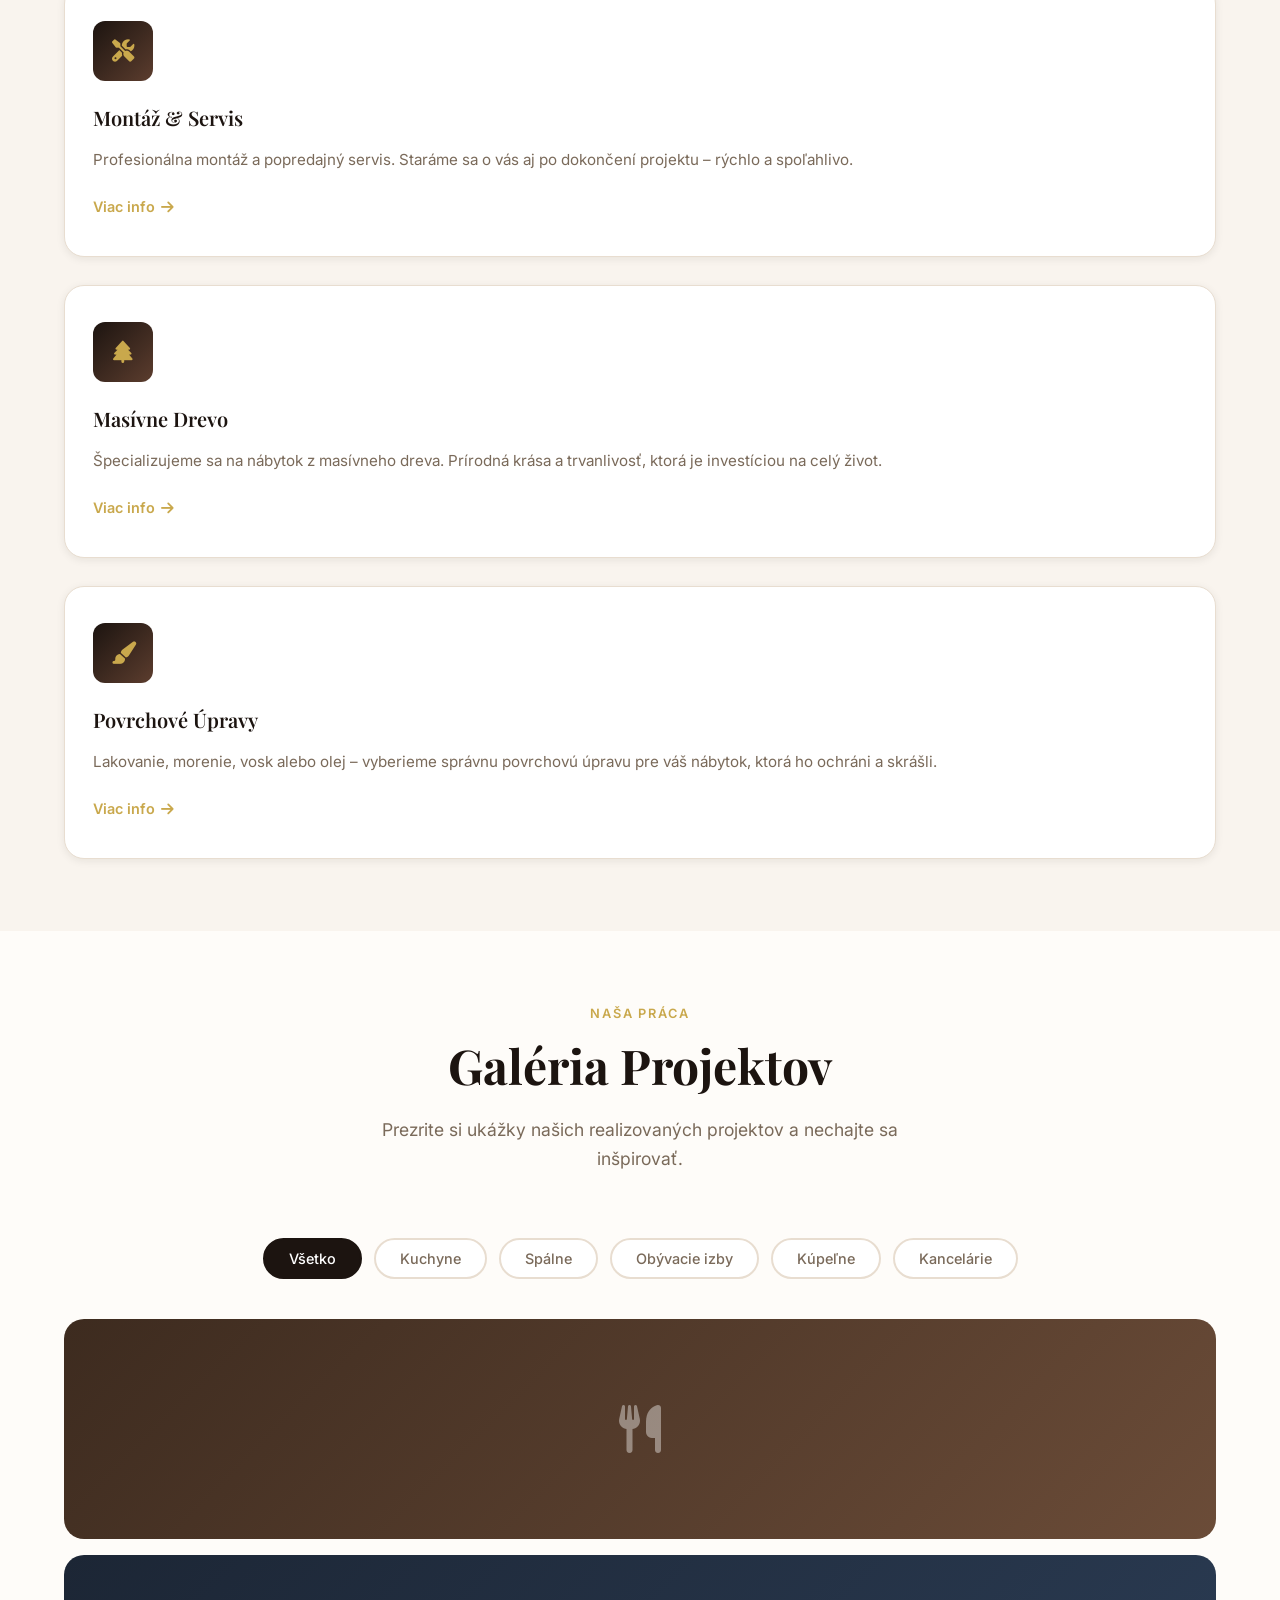
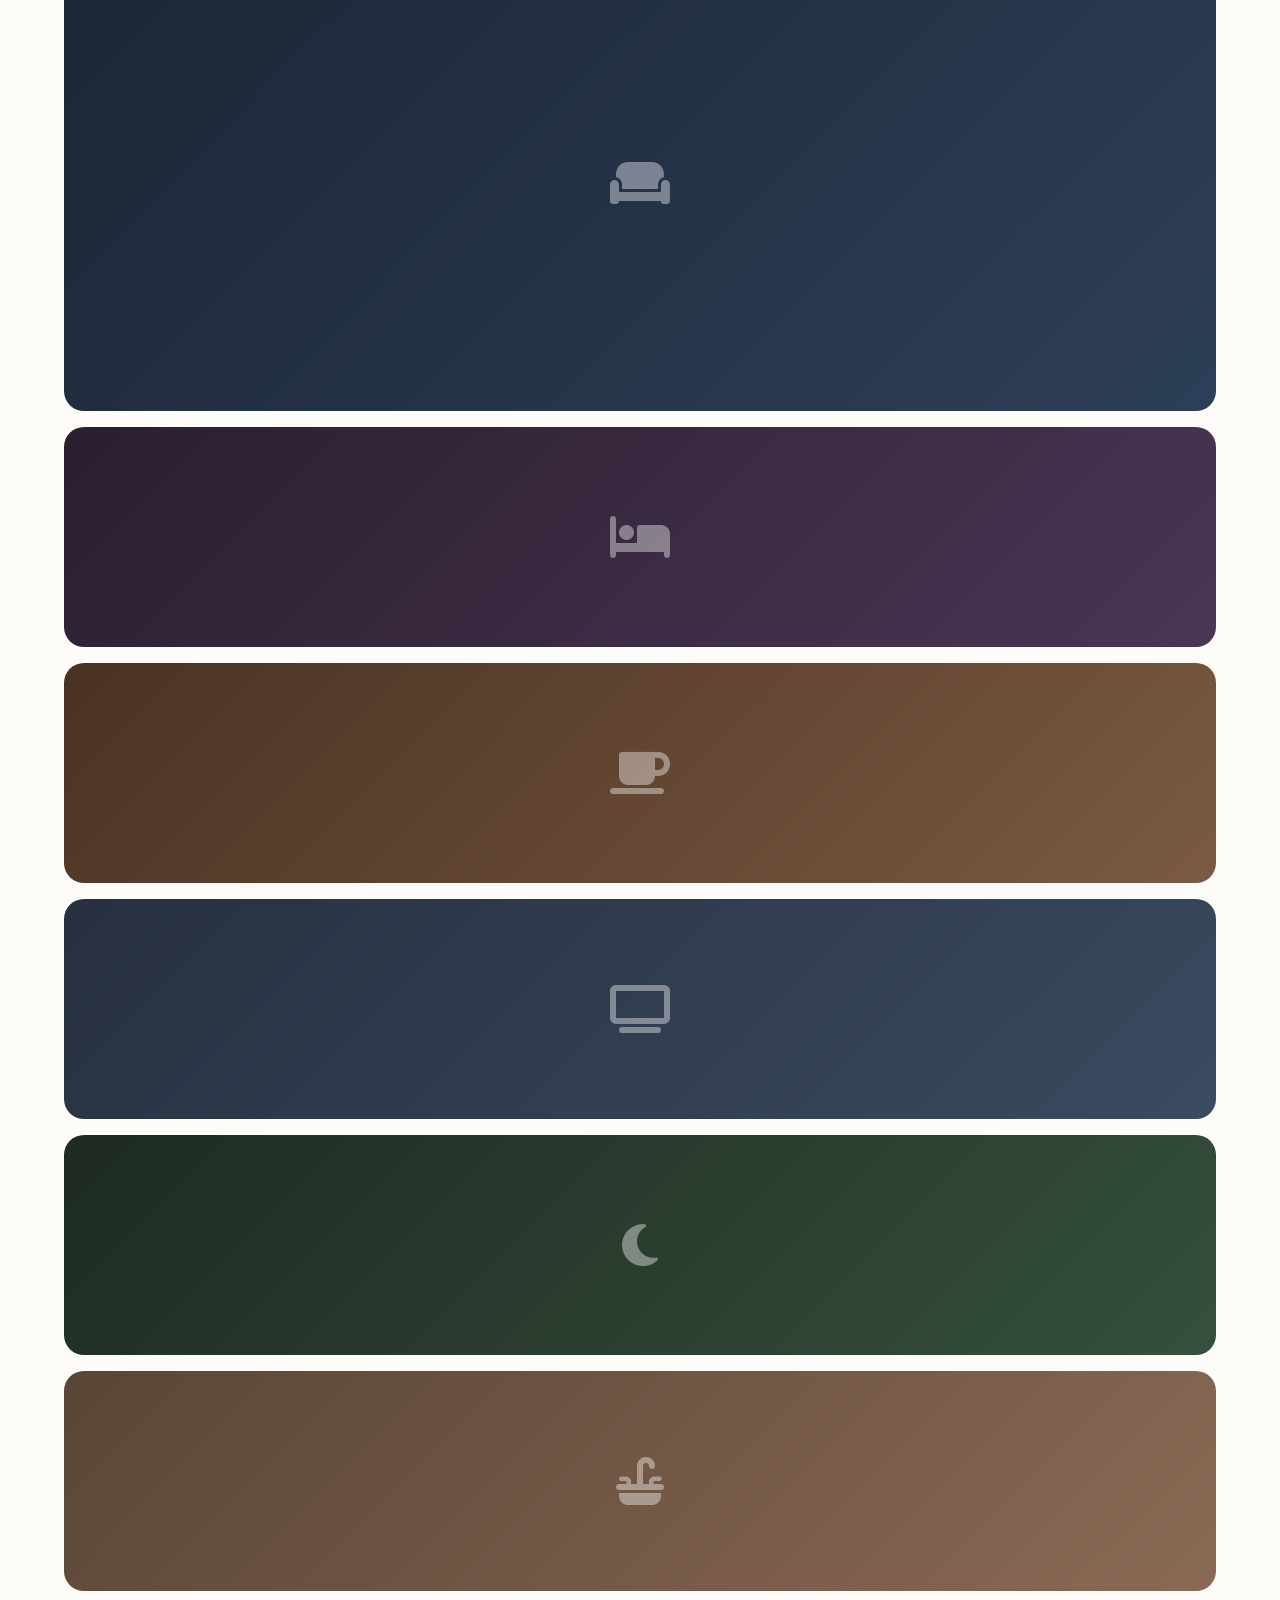
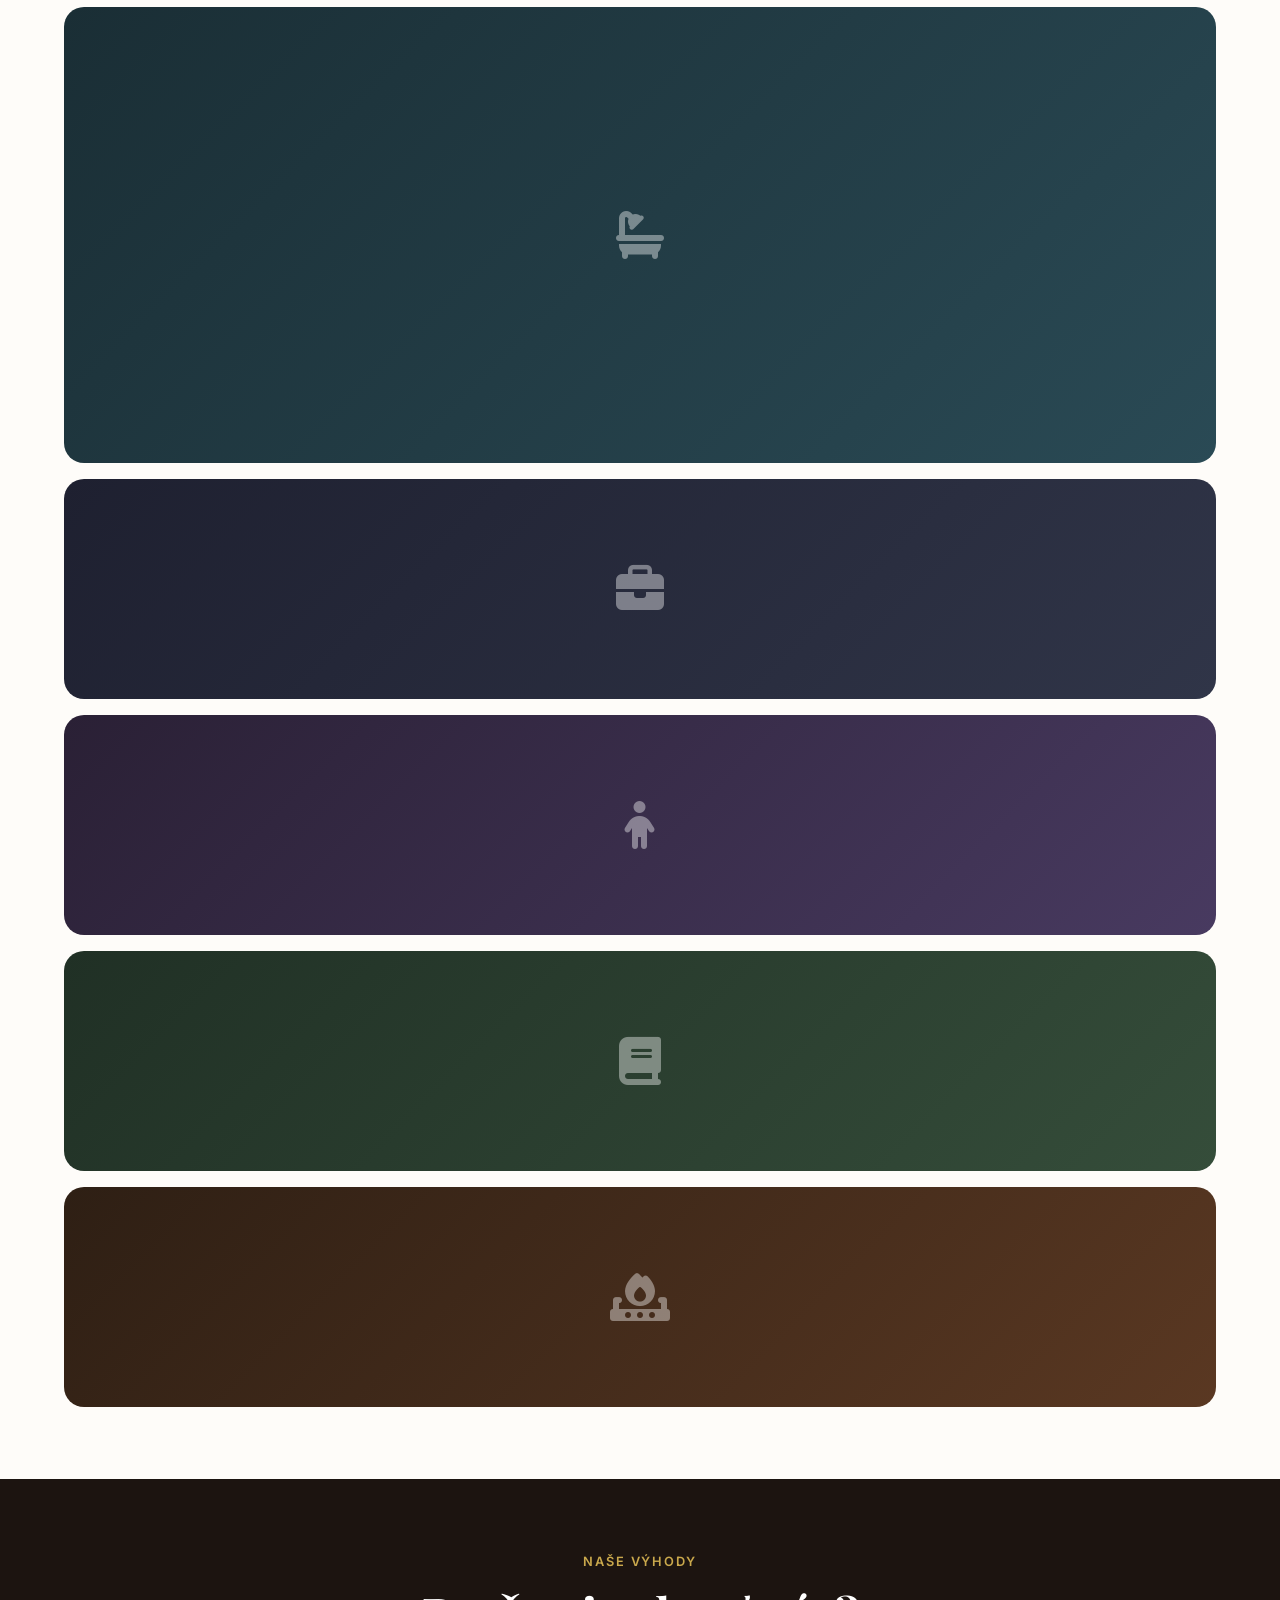
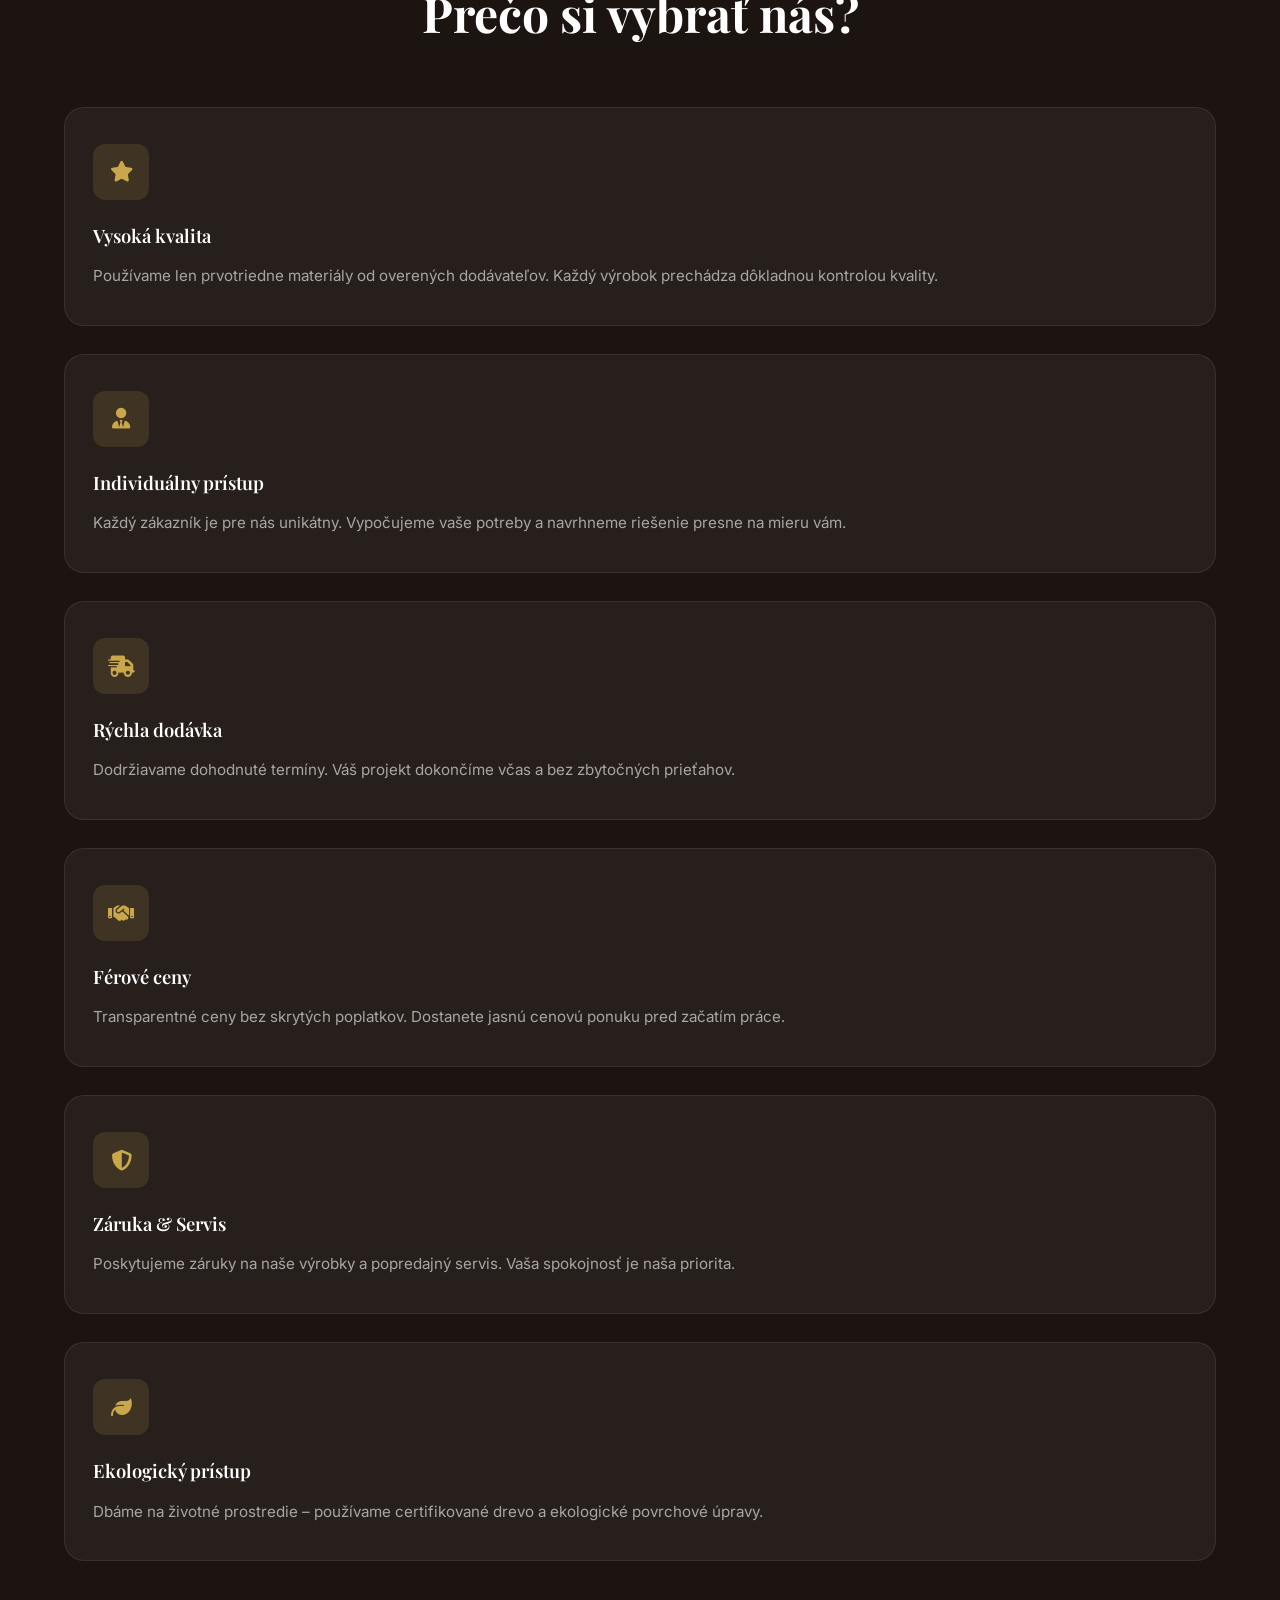
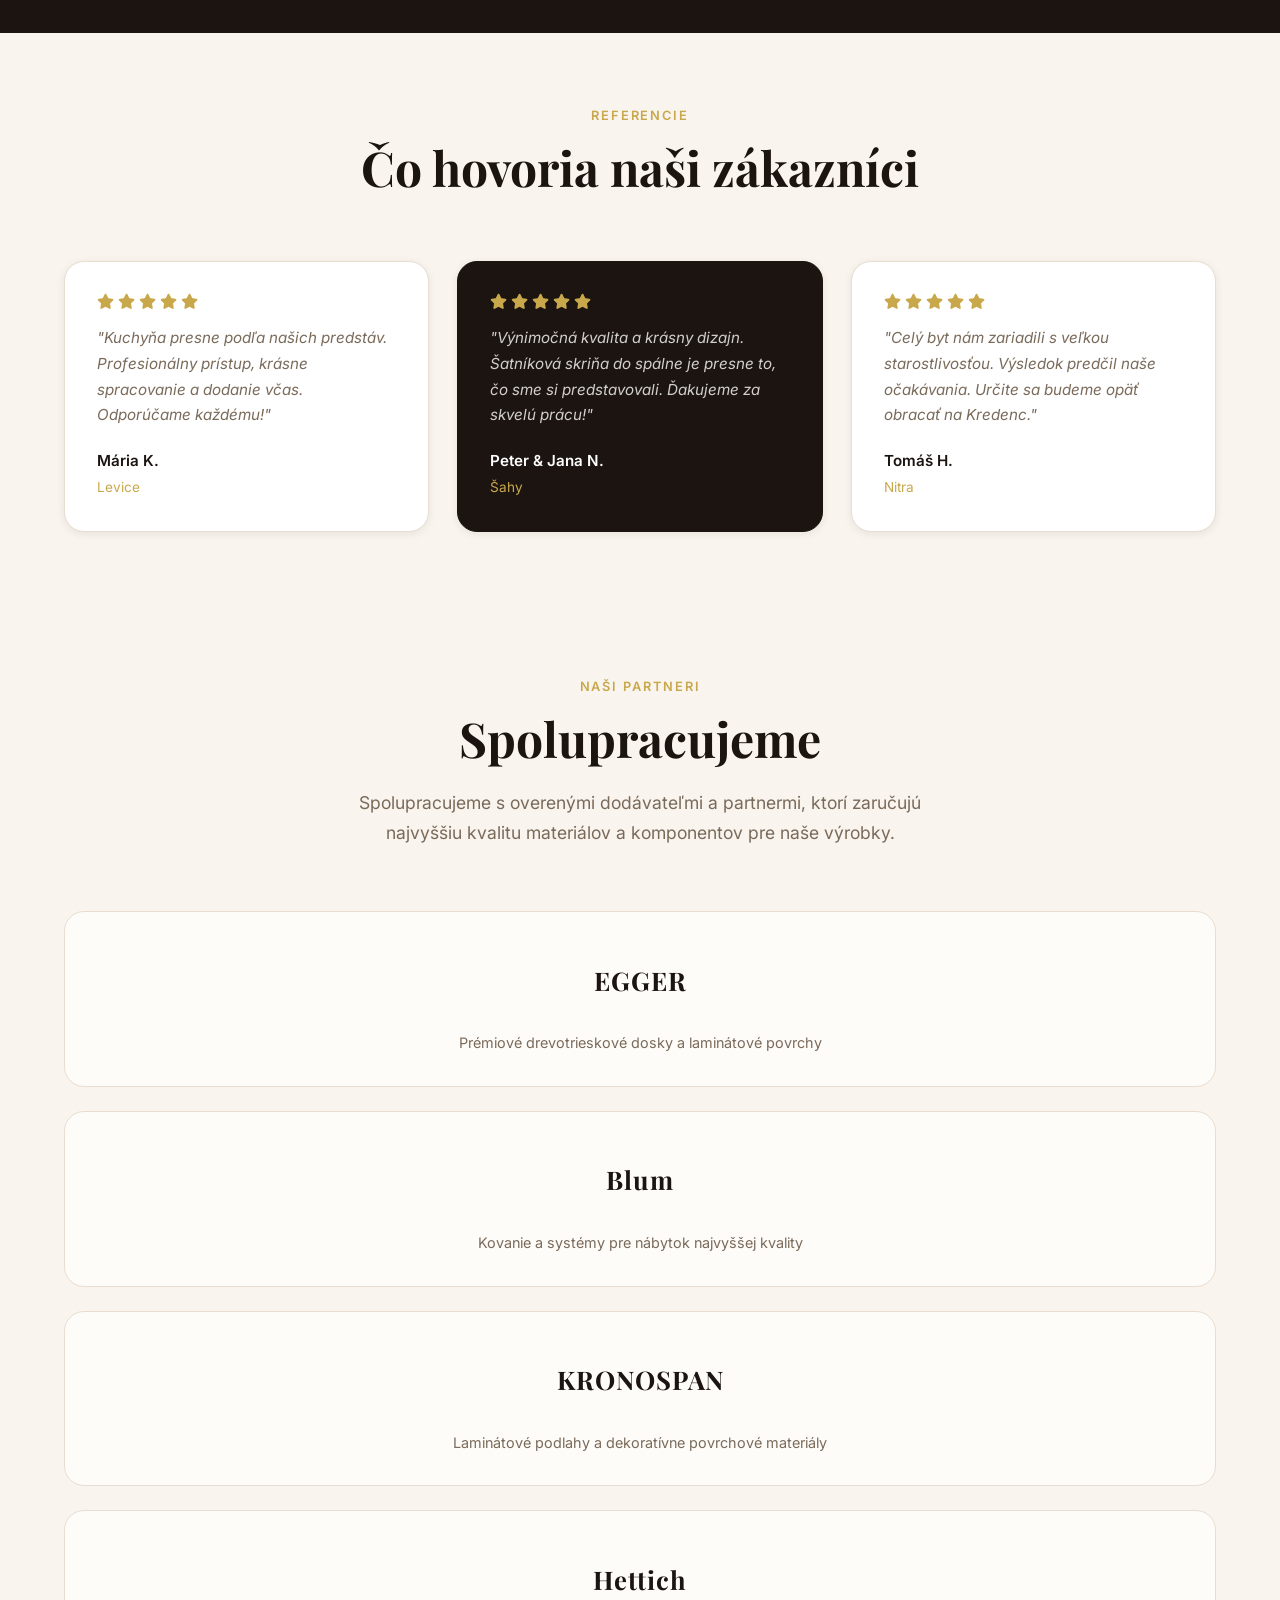
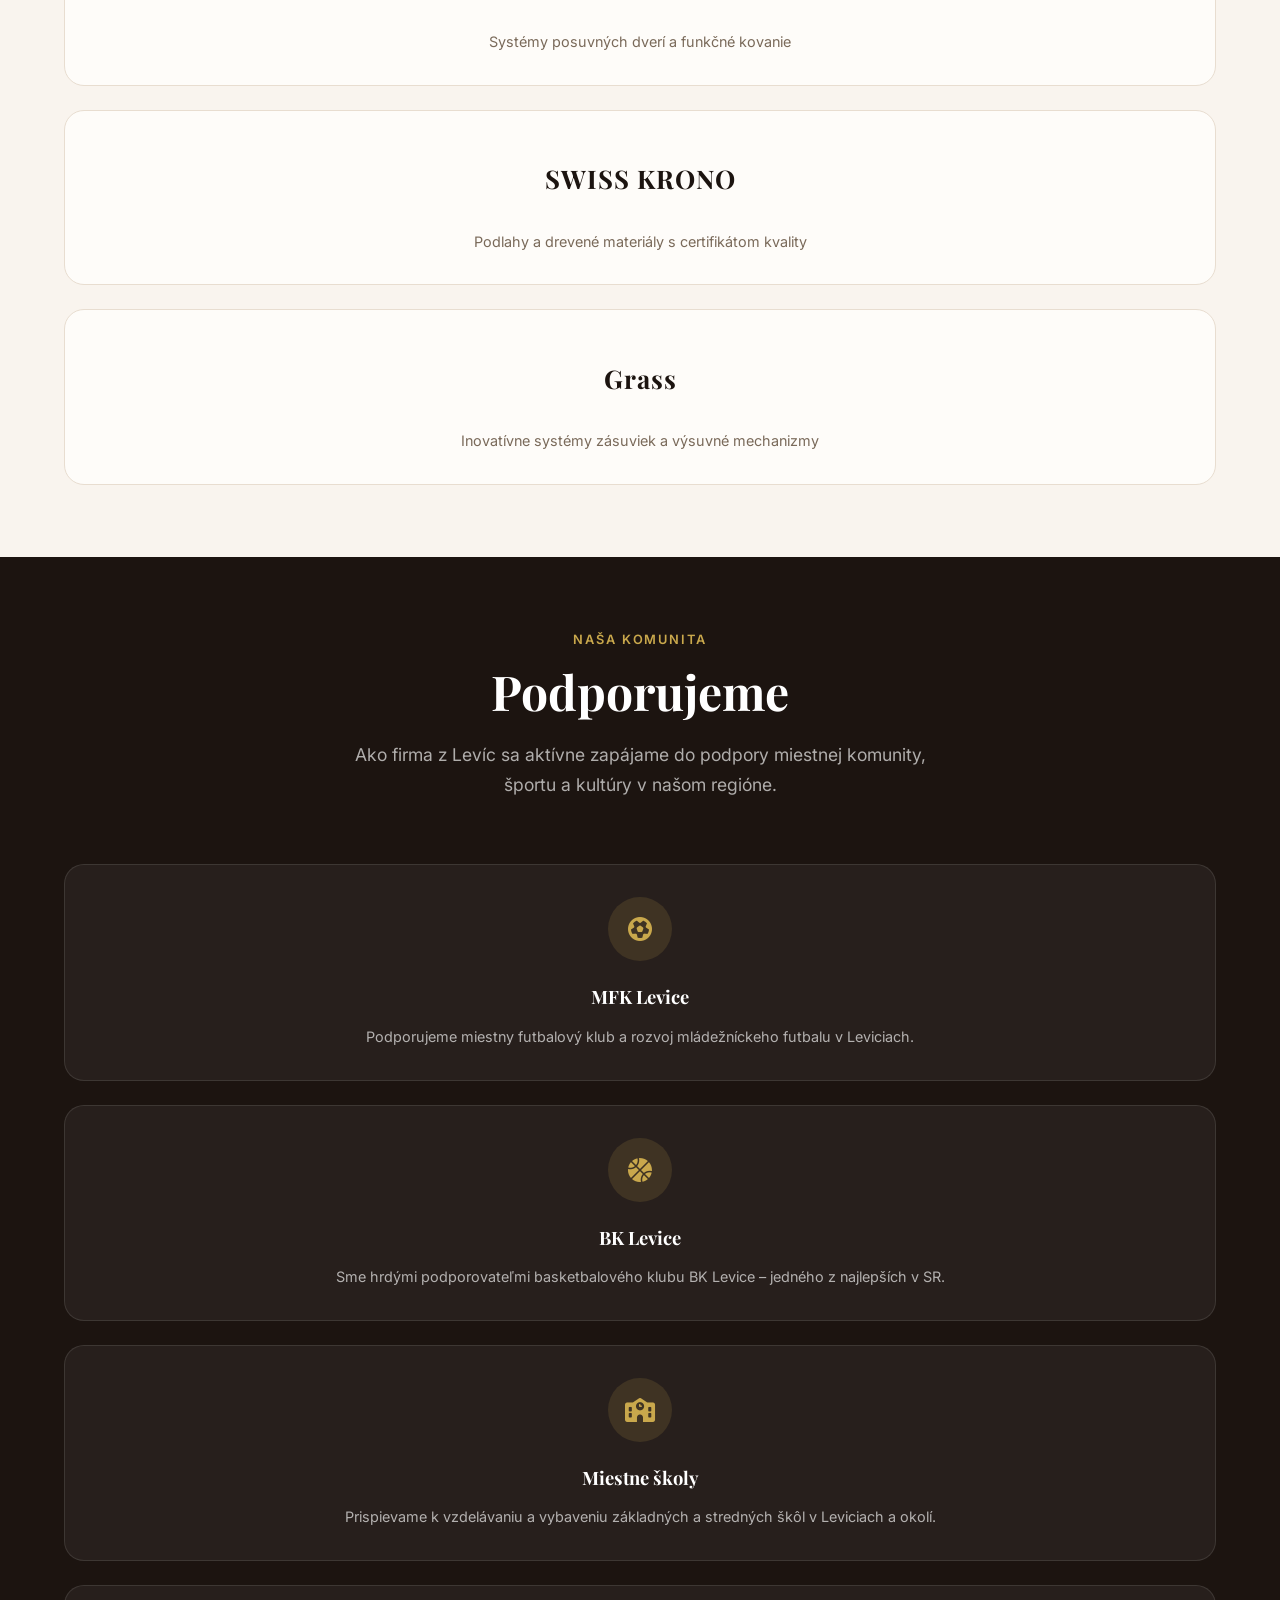
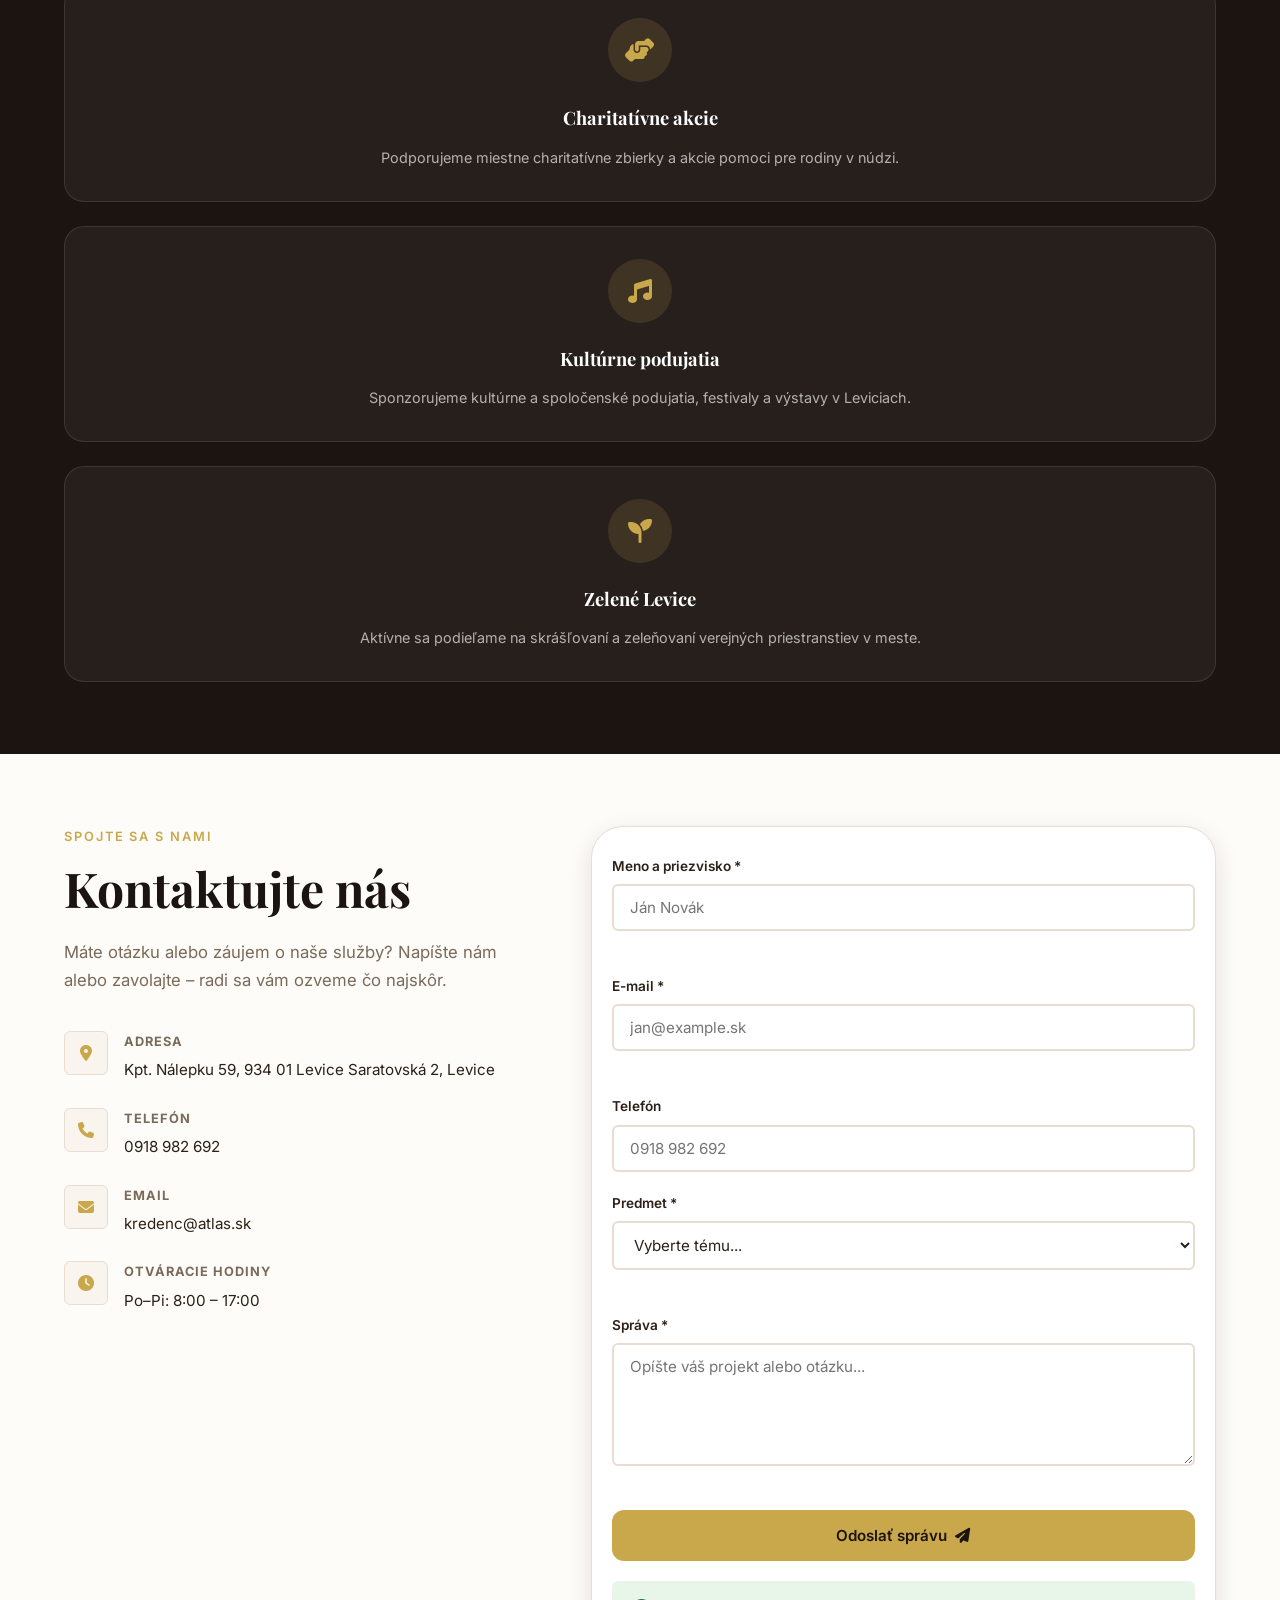
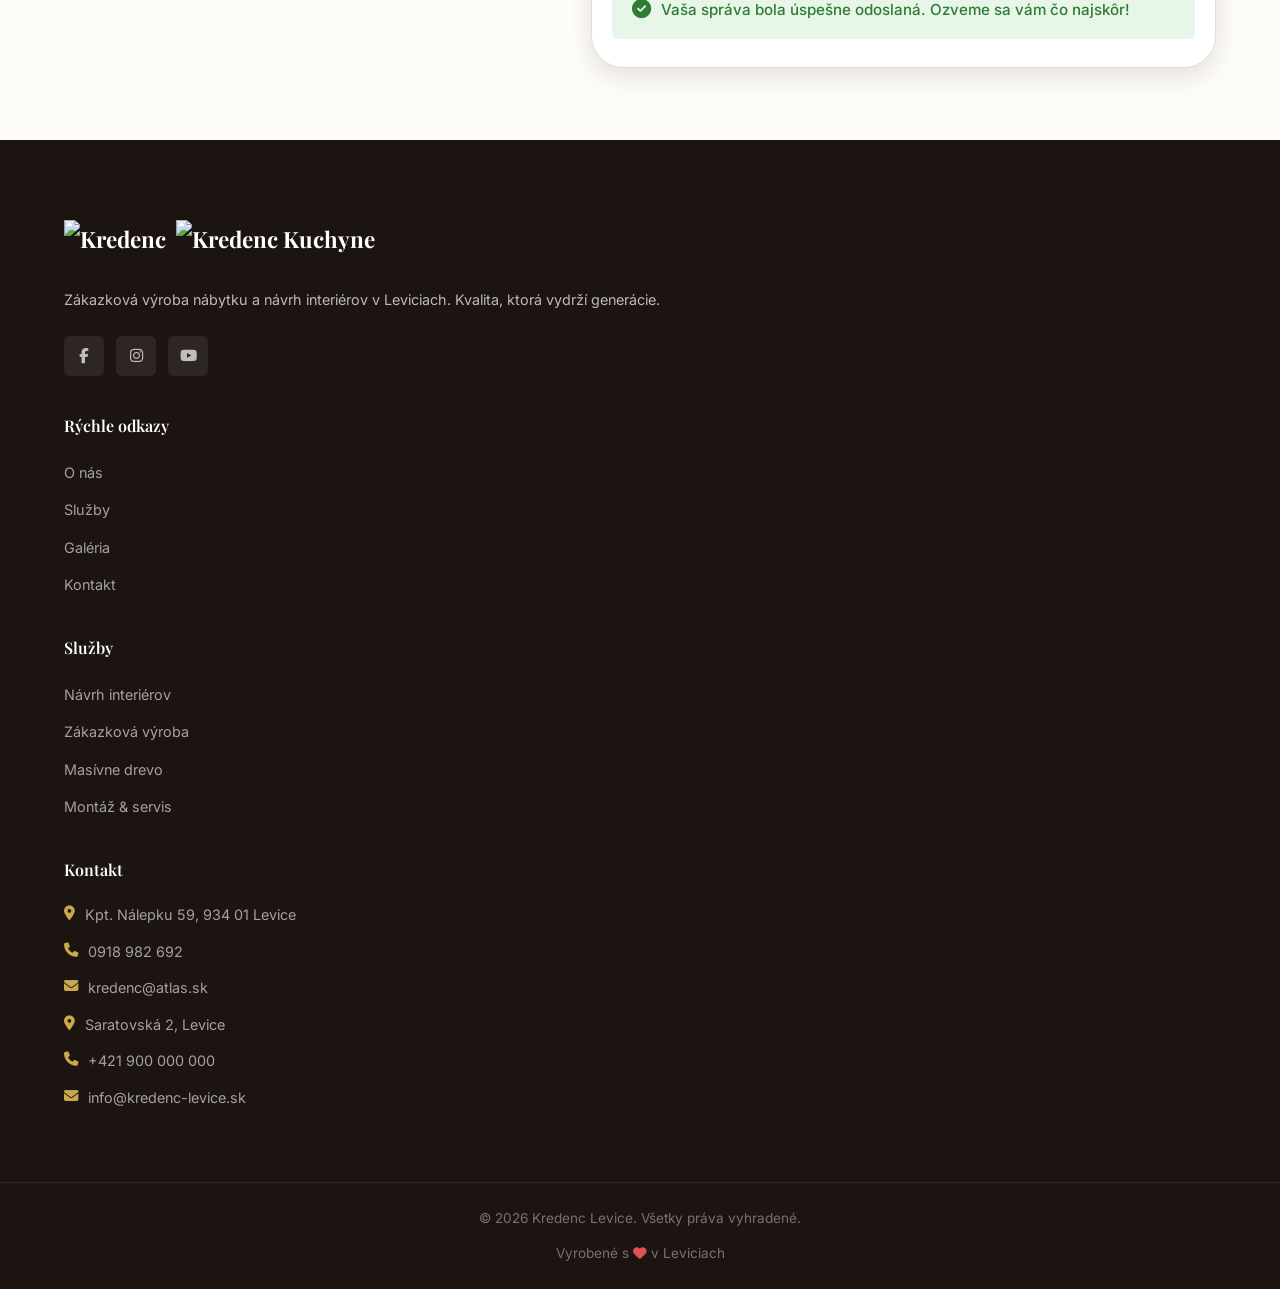
==== commit 54346553: "Merge branch 'main' into copilot/modernizacia-webstranky-kredenc-levice-again" ====
--- a/index.html
+++ b/index.html
@@ -18,6 +18,7 @@
         <div class="nav-container">
             <a href="#hero" class="nav-logo">
                 <img src="images/logo.svg" alt="Kredenc" class="nav-logo-img">
+                <img src="images/logo.svg" alt="Kredenc Kuchyne" class="nav-logo-img">
             </a>
             <ul class="nav-links" id="nav-links">
                 <li><a href="#about" class="nav-link">O nás</a></li>
@@ -499,6 +500,7 @@
                             <div>
                                 <strong>Adresa</strong>
                                 <span>Kpt. Nálepku 59, 934 01 Levice</span>
+                                <span>Saratovská 2, Levice</span>
                             </div>
                         </li>
                         <li>
@@ -580,6 +582,7 @@
                     <div class="footer-brand">
                         <a href="#hero" class="nav-logo footer-logo">
                             <img src="images/logo.svg" alt="Kredenc" class="footer-logo-img">
+                            <img src="images/logo.svg" alt="Kredenc Kuchyne" class="footer-logo-img">
                         </a>
                         <p>Zákazková výroba nábytku a návrh interiérov v Leviciach. Kvalita, ktorá vydrží generácie.</p>
                         <div class="social-links">
@@ -612,6 +615,9 @@
                             <p><i class="fas fa-map-marker-alt"></i> Kpt. Nálepku 59, 934 01 Levice</p>
                             <p><i class="fas fa-phone"></i> <a href="tel:+421918982692">0918 982 692</a></p>
                             <p><i class="fas fa-envelope"></i> <a href="mailto:kredenc@atlas.sk">kredenc@atlas.sk</a></p>
+                            <p><i class="fas fa-map-marker-alt"></i> Saratovská 2, Levice</p>
+                            <p><i class="fas fa-phone"></i> <a href="tel:+421900000000">+421 900 000 000</a></p>
+                            <p><i class="fas fa-envelope"></i> <a href="mailto:info@kredenc-levice.sk">info@kredenc-levice.sk</a></p>
                         </address>
                     </div>
                 </div>
